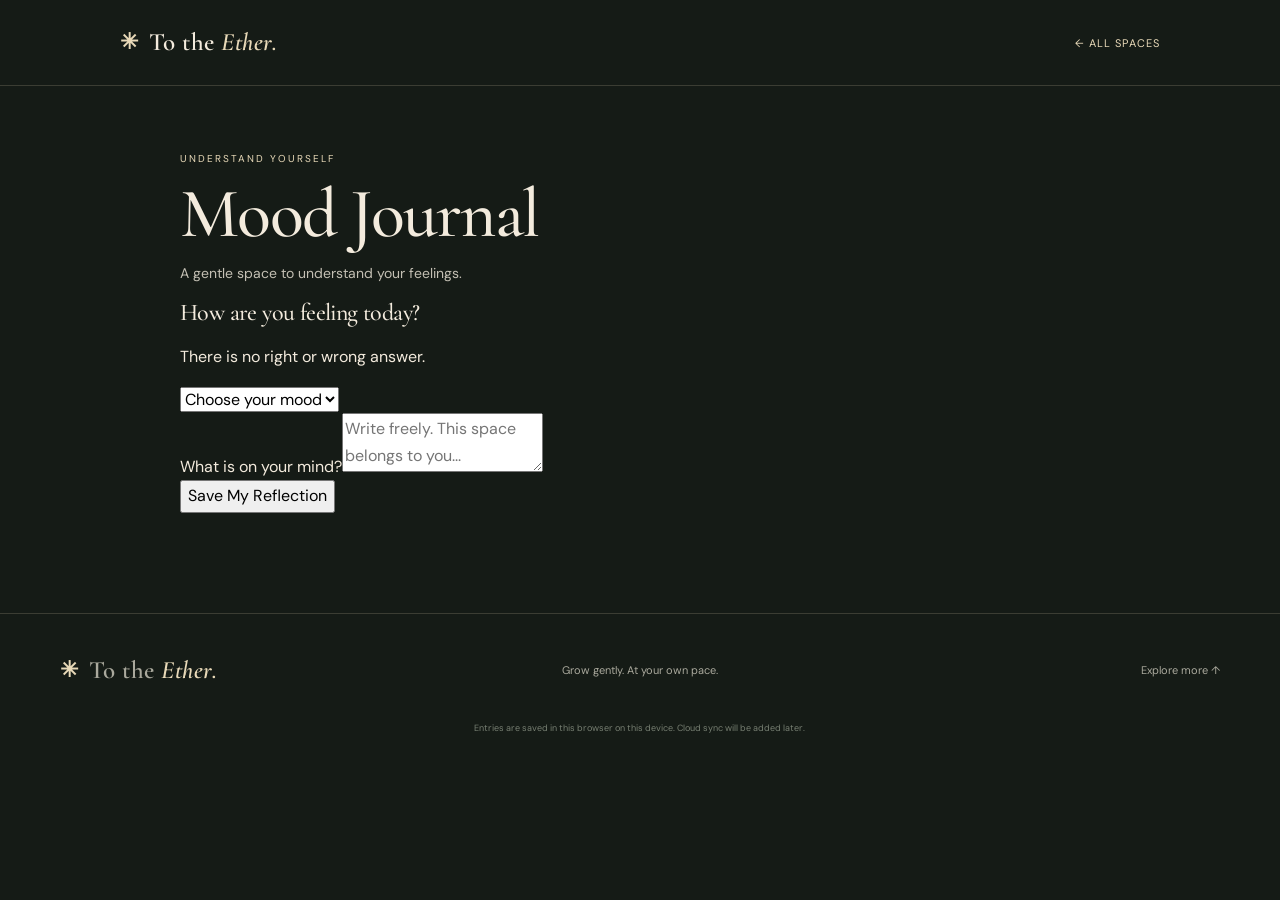
==== feature.html @ 2f765d49 "Refactor feature.html for improved structure Removed unused elements and updated structure for clari" ====
<!DOCTYPE html>
<html lang="en">
<head>
  <meta charset="UTF-8">
  <meta name="viewport" content="width=device-width, initial-scale=1.0">
  <meta name="theme-color" content="#20271d">
  <title>Explore | To the Ether.</title>

  <link rel="preconnect" href="https://fonts.googleapis.com">
  <link rel="preconnect" href="https://fonts.gstatic.com" crossorigin>
  <link href="https://fonts.googleapis.com/css2?family=DM+Sans:wght@400;500;600;700&family=Cormorant+Garamond:wght@400;500;600;700&family=Dancing+Script:wght@500;600&display=swap" rel="stylesheet">

  <link rel="stylesheet" href="style.css">
  <script src="script.js" defer></script>
  <script src="feature.js" defer></script>
</head>

<body class="feature-page">

  <header class="feature-header">
    <a class="brand" href="index.html">
      <span class="brand-mark">✳</span>
      <span>To the <em>Ether.</em></span>
    </a>
    <a class="back-link" href="index.html#explore">← ALL SPACES</a>
  </header>

  <main class="feature-main">
    <p class="feature-kicker" id="featureCategory">YOUR SPACE</p>
    <h1 class="feature-title" id="featureTitle">A space for you.</h1>
    <p class="feature-lead" id="featureDescription">Take a moment. Start wherever you are.</p>
    <div id="featureContent"></div>
  </main>

  <footer class="site-footer">
    <a class="brand" href="index.html">
      <span class="brand-mark">✳</span>
      <span>To the <em>Ether.</em></span>
    </a>
    <p>Grow gently. At your own pace.</p>
    <a href="index.html#explore">Explore more ↑</a>
    <small>Entries are saved in this browser on this device. Cloud sync will be added later.</small>
  </footer>

</body>
</html>
---- style.css ----
/* =========================================================
   TO THE ETHER. — COMPLETE MAIN STYLESHEET
   Deep Olive | Burgundy | Champagne
   Homepage + 20 Feature Pages
   ========================================================= */

:root{
  --olive:#414B2D;--olive-light:#626D45;--olive-soft:#84916A;
  --forest:#20271D;--forest-deep:#151B16;--burgundy:#542D39;
  --burgundy-light:#754653;--champagne:#E8D9B8;--cream:#F3EBDD;
  --muted:#B9B5A6;--glass:rgba(243,235,221,.065);
  --line:rgba(232,217,184,.18);--shadow:0 22px 60px rgba(0,0,0,.24);
}
*{box-sizing:border-box}
html{scroll-behavior:smooth;scroll-padding-top:90px}
body{margin:0;background:var(--forest-deep);color:var(--cream);font-family:"DM Sans",sans-serif;line-height:1.65;overflow-x:hidden}
a{color:inherit;text-decoration:none}
button,input,textarea,select{font:inherit}
button{cursor:pointer}
.ambient{position:fixed;width:380px;height:380px;border-radius:50%;filter:blur(110px);opacity:.14;pointer-events:none;z-index:-1}
.ambient-one{background:var(--burgundy);top:8%;right:-180px}.ambient-two{background:var(--olive);bottom:0;left:-200px}
.section-wrap{width:min(1160px,calc(100% - 48px));margin-inline:auto}
.site-header{height:82px;padding:0 max(24px,calc((100% - 1160px)/2));display:flex;align-items:center;justify-content:space-between;border-bottom:1px solid var(--line);background:rgba(21,27,22,.84);backdrop-filter:blur(18px);position:sticky;top:0;z-index:20}
.brand{display:inline-flex;align-items:center;gap:10px;font-family:"Cormorant Garamond",serif;font-size:25px;letter-spacing:.02em;font-weight:600}.brand em{color:var(--champagne);font-style:italic}.brand-mark{color:var(--champagne);font-size:22px}
.main-nav{display:flex;gap:34px;color:#C8C3B5;font-size:12px;letter-spacing:.1em;text-transform:uppercase}.main-nav a:hover,.text-link:hover{color:var(--champagne)}
.header-cta{border:1px solid rgba(232,217,184,.4);padding:10px 17px;border-radius:3px;font-size:11px;letter-spacing:.12em;text-transform:uppercase}.header-cta span{margin-left:12px;color:var(--champagne)}
.menu-toggle{display:none;background:none;border:0;color:var(--cream);font-size:23px}
.hero{min-height:620px;display:grid;grid-template-columns:1.05fr .95fr;align-items:center;gap:55px;padding-top:65px;padding-bottom:75px}
.eyebrow{font-size:10px;letter-spacing:.23em;text-transform:uppercase;color:var(--champagne);font-weight:600;margin:0 0 20px;display:flex;align-items:center;gap:12px}.eyebrow-line{width:32px;height:1px;background:var(--champagne)}
h1,h2,h3,p{margin-top:0}h1,h2{font-family:"Cormorant Garamond",serif;font-weight:500;line-height:.98;letter-spacing:-.025em}
h1{font-size:clamp(55px,6vw,83px);margin-bottom:25px}h1 i,h2 i{color:var(--champagne);font-weight:400}
.hero-description{max-width:490px;color:#C2C0B5;font-size:15px;line-height:1.9}
.hero-actions{display:flex;align-items:center;gap:28px;margin-top:32px}.button{display:inline-flex;align-items:center;gap:24px;padding:15px 21px;text-transform:uppercase;font-size:10px;letter-spacing:.14em;font-weight:700;border:1px solid transparent;border-radius:2px}.button-primary{background:var(--champagne);color:var(--forest-deep)}.button-primary:hover{background:#F5E9CF;transform:translateY(-2px)}.text-link{font-size:12px;color:#D7D0C0}.text-link span{margin-left:8px;color:var(--champagne)}
.hero-note{display:flex;align-items:center;gap:11px;color:#A8A99B;font-size:11px;letter-spacing:.08em;margin-top:65px}.note-star{color:var(--champagne);font-size:18px}
.hero-art{height:485px;position:relative;overflow:hidden;border:1px solid rgba(232,217,184,.22);background:linear-gradient(135deg,rgba(32,39,29,.18),rgba(84,45,57,.42)),url("images/fern.jpg") center/cover no-repeat;box-shadow:var(--shadow)}
.hero-art:after{content:"";position:absolute;inset:0;background:linear-gradient(0deg,rgba(15,20,16,.82),transparent 62%),linear-gradient(90deg,rgba(21,27,22,.15),transparent)}
.hero-art-shade{position:absolute;inset:0;background:rgba(32,39,29,.13);z-index:1}.hero-quote{position:absolute;z-index:2;left:36px;bottom:58px}.hero-quote>span{font-family:Georgia,serif;font-size:65px;color:var(--champagne);line-height:.6}.hero-quote p{font-family:"Cormorant Garamond",serif;font-size:38px;line-height:1.02;margin:8px 0 16px}.hero-quote small{font-size:9px;letter-spacing:.22em;color:var(--champagne)}.hero-art-caption{position:absolute;z-index:2;right:20px;top:20px;writing-mode:vertical-rl;text-transform:uppercase;letter-spacing:.2em;font-size:9px;color:#F0E7D5}
.welcome-strip{border-block:1px solid var(--line);display:flex;align-items:center;justify-content:center;gap:28px;padding:23px 10px;color:#D0CBBE;text-align:center;font-family:"Cormorant Garamond",serif;font-size:21px}.welcome-strip p{margin:0}.strip-star{color:var(--champagne)}
.section-block{padding-top:115px;padding-bottom:115px}.section-heading{display:flex;justify-content:space-between;align-items:end;gap:40px;margin-bottom:35px}.section-heading h2,.about-copy h2{font-size:clamp(43px,5vw,63px);margin:0}.section-intro{max-width:320px;color:#B9B7AA;font-size:13px;line-height:1.8;margin:0 0 5px}
.filter-row{display:flex;flex-wrap:wrap;gap:9px;margin:0 0 25px}.filter-chip{background:transparent;color:#C5C0B2;border:1px solid var(--line);padding:9px 15px;border-radius:30px;font-size:10px;letter-spacing:.08em}.filter-chip.active,.filter-chip:hover{background:var(--champagne);color:var(--forest-deep);border-color:var(--champagne)}
.feature-grid{display:grid;grid-template-columns:repeat(4,1fr);gap:15px}
.feature-card{min-height:220px;position:relative;overflow:hidden;border:1px solid var(--line);background:linear-gradient(145deg,rgba(98,109,69,.2),rgba(84,45,57,.19)),rgba(255,255,255,.025);padding:23px;display:flex;flex-direction:column;justify-content:space-between;transition:.28s ease;isolation:isolate}
.feature-card:before{content:"";position:absolute;inset:0;background:radial-gradient(circle at 90% 5%,rgba(232,217,184,.13),transparent 42%);z-index:-1}.feature-card:hover{transform:translateY(-5px);border-color:rgba(232,217,184,.5);box-shadow:0 18px 35px rgba(0,0,0,.2)}
.card-top{display:flex;justify-content:space-between;align-items:center}.card-icon{font-size:23px;color:var(--champagne)}.card-number{font-size:10px;color:#999B8D;letter-spacing:.15em}.feature-card h3{font-family:"Cormorant Garamond",serif;font-size:25px;line-height:1.05;font-weight:500;margin:24px 0 8px}.feature-card p{font-size:11px;line-height:1.7;color:#B9B7AA;margin:0;max-width:230px}.card-bottom{display:flex;justify-content:space-between;align-items:center;margin-top:20px}.card-category{font-size:8px;text-transform:uppercase;letter-spacing:.16em;color:var(--champagne)}.card-arrow{width:28px;height:28px;border:1px solid var(--line);border-radius:50%;display:grid;place-items:center;color:var(--champagne)}
.about-section{background:linear-gradient(110deg,rgba(84,45,57,.5),rgba(32,39,29,.9));border-block:1px solid var(--line);padding:100px 0}.about-grid{display:grid;grid-template-columns:.8fr 1.2fr;gap:85px;align-items:center}.about-art{min-height:430px;border:1px solid rgba(232,217,184,.3);padding:16px;background:linear-gradient(140deg,rgba(65,75,45,.8),rgba(84,45,57,.75)),url("images/fern.jpg") center/cover}.about-art-inner{height:100%;min-height:395px;border:1px solid rgba(232,217,184,.35);display:flex;flex-direction:column;justify-content:center;align-items:center;text-align:center;background:rgba(21,27,22,.25)}.about-art-inner span{font-size:36px;color:var(--champagne)}.about-art-inner p{font-family:"Cormorant Garamond",serif;font-size:38px;line-height:1.05;margin:15px 0}.about-art-inner small{letter-spacing:.2em;font-size:9px;color:var(--champagne)}.about-copy p:not(.eyebrow){font-size:13px;line-height:1.95;color:#D0CCBF;margin:22px 0}.signature{font-family:"Cormorant Garamond",serif;font-size:21px;color:var(--champagne);margin-top:25px}.signature span{font-family:"Dancing Script",cursive;font-size:25px;margin-left:8px}
.resource-grid{display:grid;grid-template-columns:repeat(3,1fr);gap:16px;margin-top:35px}.resource-card{padding:28px;border:1px solid var(--line);background:var(--glass)}.resource-icon{font-size:25px;color:var(--champagne)}.resource-card h3{font-family:"Cormorant Garamond",serif;font-size:25px;font-weight:500;margin:18px 0 8px}.resource-card p{font-size:12px;line-height:1.8;color:#BDB9AC;margin:0}.disclaimer{margin:30px 0 0;color:#8F9587;font-size:10px;line-height:1.7}
.site-footer{padding:36px max(24px,calc((100% - 1160px)/2));display:grid;grid-template-columns:1fr 1fr 1fr;align-items:center;gap:15px;border-top:1px solid var(--line);color:#AAA99D}.site-footer p{margin:0;text-align:center;font-size:11px}.site-footer>a:nth-of-type(2){text-align:right;font-size:11px}.site-footer small{grid-column:1/-1;text-align:center;font-size:9px;color:#777F72;margin-top:15px}
.empty-state{grid-column:1/-1;text-align:center;padding:45px;color:#B9B7AA;border:1px dashed var(--line)}
/* Feature detail pages */
.feature-page{min-height:100vh}.feature-header{display:flex;justify-content:space-between;align-items:center;padding:22px max(24px,calc((100% - 1040px)/2));border-bottom:1px solid var(--line)}.back-link{font-size:11px;color:var(--champagne);letter-spacing:.1em}.feature-main{width:min(920px,calc(100% - 40px));margin:65px auto 100px}.feature-kicker{color:var(--champagne);text-transform:uppercase;font-size:10px;letter-spacing:.2em}.feature-title{font-size:clamp(44px,7vw,70px);margin:12px 0}.feature-lead{max-width:680px;color:#C4C0B4;line-height:1.9;font-size:14px}.feature-panel{margin-top:35px;padding:30px;border:1px solid var(--line);background:rgba(255,255,255,.035);backdrop-filter:blur(12px)}.feature-panel h2{font-size:32px;margin-bottom:15px}.feature-panel h3{font-family:"Cormorant Garamond",serif;font-size:24px;font-weight:500;color:var(--champagne);margin:22px 0 8px}.feature-panel p,.feature-panel li{font-size:13px;color:#C6C2B5;line-height:1.8}.feature-panel input,.feature-panel textarea,.feature-panel select{width:100%;padding:12px 14px;margin:7px 0 14px;background:rgba(0,0,0,.2);border:1px solid var(--line);color:var(--cream);border-radius:3px}.feature-panel textarea{min-height:130px;resize:vertical}.feature-panel select option{background:var(--forest-deep)}.action-button{background:var(--champagne);color:var(--forest-deep);border:0;padding:12px 18px;font-size:10px;letter-spacing:.12em;text-transform:uppercase;margin:5px 8px 5px 0}.action-button.secondary{background:transparent;border:1px solid var(--line);color:var(--champagne)}.saved-list{display:grid;gap:10px}.saved-entry{padding:15px;border:1px solid var(--line);background:rgba(255,255,255,.025)}.saved-entry small{color:var(--champagne);font-size:10px}.saved-entry p{margin:7px 0 0;white-space:pre-wrap}.breath-orb{width:150px;height:150px;border-radius:50%;margin:28px auto;background:radial-gradient(circle,var(--champagne),var(--olive-light));box-shadow:0 0 45px rgba(232,217,184,.15);transform:scale(.8);transition:transform 4s ease}.breath-orb.inhale{transform:scale(1.18)}.breath-label{text-align:center;font-family:"Cormorant Garamond",serif;font-size:25px;color:var(--champagne)}.timer-display{font-family:"Cormorant Garamond",serif;font-size:48px;color:var(--champagne);text-align:center}
@media(max-width:900px){.feature-grid{grid-template-columns:repeat(3,1fr)}.hero{gap:30px}.about-grid{gap:40px}}
@media(max-width:680px){.site-header{height:70px}.menu-toggle{display:block;margin-left:auto;margin-right:15px}.main-nav{display:none;position:absolute;top:70px;left:0;right:0;background:#1A211B;padding:22px 25px;flex-direction:column;gap:18px;border-bottom:1px solid var(--line)}.main-nav.open{display:flex}.header-cta{font-size:9px;padding:9px 11px}.brand{font-size:22px}.hero{grid-template-columns:1fr;padding-top:55px;gap:35px}.hero-art{height:370px}.hero-note{margin-top:35px}.section-block{padding-top:75px;padding-bottom:75px}.section-heading{display:block}.section-intro{margin-top:18px}.feature-grid{grid-template-columns:repeat(2,1fr);gap:10px}.feature-card{padding:16px;min-height:205px}.feature-card h3{font-size:22px}.feature-card p{font-size:10px}.about-section{padding:70px 0}.about-grid{grid-template-columns:1fr;gap:35px}.about-art{min-height:300px}.about-art-inner{min-height:265px}.resource-grid{grid-template-columns:1fr}.site-footer{grid-template-columns:1fr;text-align:center}.site-footer p,.site-footer>a:nth-of-type(2){text-align:center}.site-footer small{grid-column:auto}.welcome-strip{font-size:17px;gap:12px}.feature-panel{padding:20px}}
@media(max-width:390px){.feature-grid{grid-template-columns:1fr}.feature-card{min-height:180px}.hero-actions{gap:15px;flex-wrap:wrap}}
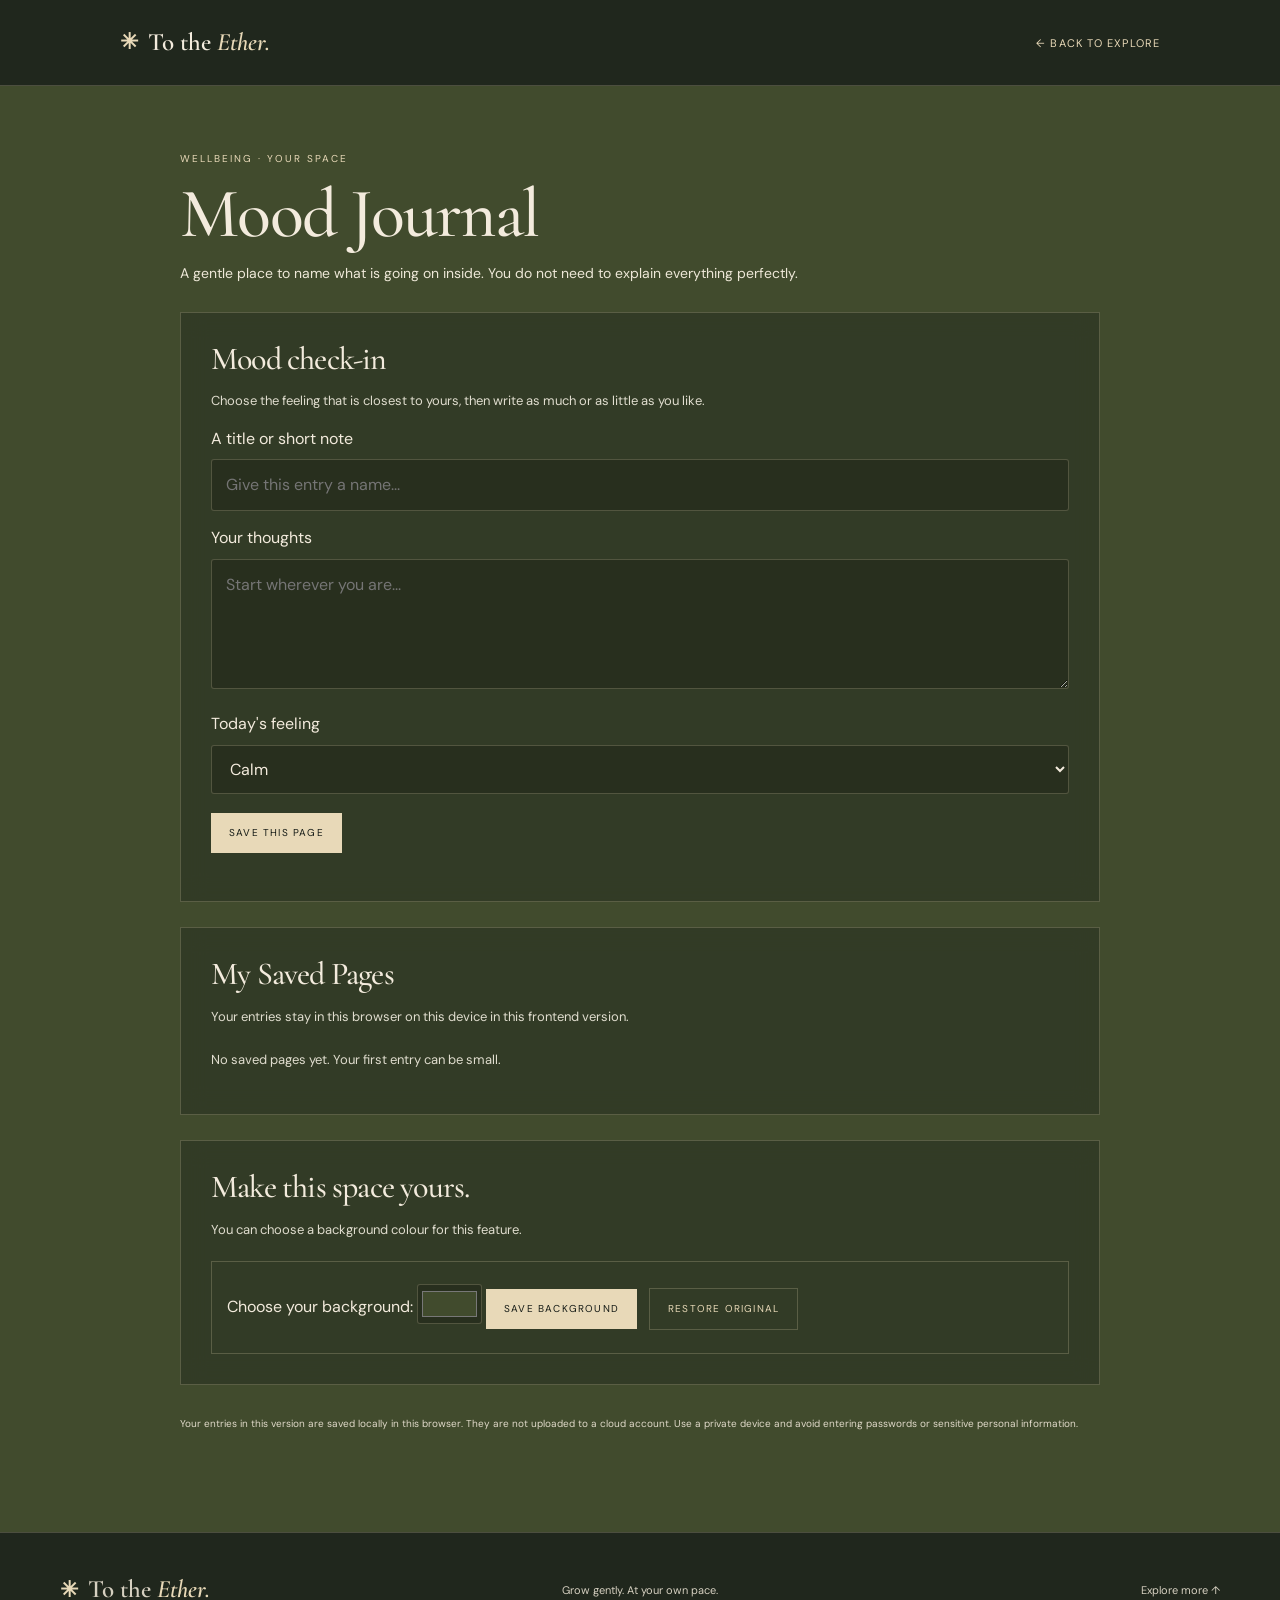
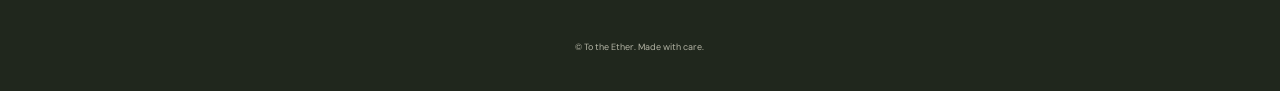
==== commit 1bdbd383: "Revise feature.html for improved layout and styling Updated theme color and modified content structu" ====
--- a/feature.html
+++ b/feature.html
@@ -4,43 +4,79 @@
 <head>
   <meta charset="UTF-8">
   <meta name="viewport" content="width=device-width, initial-scale=1.0">
-  <meta name="theme-color" content="#20271d">
+  <meta name="theme-color" content="#414B2D">
+
   <title>Explore | To the Ether.</title>
 
   <link rel="preconnect" href="https://fonts.googleapis.com">
   <link rel="preconnect" href="https://fonts.gstatic.com" crossorigin>
+
   <link href="https://fonts.googleapis.com/css2?family=DM+Sans:wght@400;500;600;700&family=Cormorant+Garamond:wght@400;500;600;700&family=Dancing+Script:wght@500;600&display=swap" rel="stylesheet">
 
   <link rel="stylesheet" href="style.css">
-  <script src="script.js" defer></script>
   <script src="feature.js" defer></script>
 </head>
 
 <body class="feature-page">
 
   <header class="feature-header">
-    <a class="brand" href="index.html">
+    <a class="brand" href="index.html#home">
       <span class="brand-mark">✳</span>
       <span>To the <em>Ether.</em></span>
     </a>
-    <a class="back-link" href="index.html#explore">← ALL SPACES</a>
+
+    <a class="back-link" href="index.html#explore">← BACK TO EXPLORE</a>
   </header>
 
   <main class="feature-main">
+
     <p class="feature-kicker" id="featureCategory">YOUR SPACE</p>
-    <h1 class="feature-title" id="featureTitle">A space for you.</h1>
-    <p class="feature-lead" id="featureDescription">Take a moment. Start wherever you are.</p>
-    <div id="featureContent"></div>
+
+    <h1 class="feature-title" id="featureTitle">
+      Welcome to your space.
+    </h1>
+
+    <p class="feature-lead" id="featureDescription">
+      A little room to explore, create and grow at your own pace.
+    </p>
+
+    <div id="featureContent">
+      <section class="feature-panel">
+        <p>Loading your space...</p>
+      </section>
+    </div>
+
+    <section class="feature-panel">
+      <h2>Make this space yours.</h2>
+      <p>You can choose a background colour for this feature.</p>
+
+      <div class="custom-background">
+        <label for="backgroundColour">Choose your background:</label>
+        <input type="color" id="backgroundColour" value="#414B2D">
+        <button class="action-button" id="saveBackground">Save background</button>
+        <button class="action-button secondary" id="resetBackground">Restore original</button>
+      </div>
+    </section>
+
+    <p class="disclaimer">
+      Your entries in this version are saved locally in this browser.
+      They are not uploaded to a cloud account. Use a private device
+      and avoid entering passwords or sensitive personal information.
+    </p>
+
   </main>
 
   <footer class="site-footer">
-    <a class="brand" href="index.html">
+    <a class="brand" href="index.html#home">
       <span class="brand-mark">✳</span>
       <span>To the <em>Ether.</em></span>
     </a>
+
     <p>Grow gently. At your own pace.</p>
+
     <a href="index.html#explore">Explore more ↑</a>
-    <small>Entries are saved in this browser on this device. Cloud sync will be added later.</small>
+
+    <small>© <span id="year"></span> To the Ether. Made with care.</small>
   </footer>
 
 </body>
--- a/style.css
+++ b/style.css
@@ -1,54 +1,579 @@
 
-/* =========================================================
-   TO THE ETHER. — COMPLETE MAIN STYLESHEET
-   Deep Olive | Burgundy | Champagne
-   Homepage + 20 Feature Pages
-   ========================================================= */
-
-:root{
-  --olive:#414B2D;--olive-light:#626D45;--olive-soft:#84916A;
-  --forest:#20271D;--forest-deep:#151B16;--burgundy:#542D39;
-  --burgundy-light:#754653;--champagne:#E8D9B8;--cream:#F3EBDD;
-  --muted:#B9B5A6;--glass:rgba(243,235,221,.065);
-  --line:rgba(232,217,184,.18);--shadow:0 22px 60px rgba(0,0,0,.24);
-}
-*{box-sizing:border-box}
-html{scroll-behavior:smooth;scroll-padding-top:90px}
-body{margin:0;background:var(--forest-deep);color:var(--cream);font-family:"DM Sans",sans-serif;line-height:1.65;overflow-x:hidden}
-a{color:inherit;text-decoration:none}
-button,input,textarea,select{font:inherit}
-button{cursor:pointer}
-.ambient{position:fixed;width:380px;height:380px;border-radius:50%;filter:blur(110px);opacity:.14;pointer-events:none;z-index:-1}
-.ambient-one{background:var(--burgundy);top:8%;right:-180px}.ambient-two{background:var(--olive);bottom:0;left:-200px}
-.section-wrap{width:min(1160px,calc(100% - 48px));margin-inline:auto}
-.site-header{height:82px;padding:0 max(24px,calc((100% - 1160px)/2));display:flex;align-items:center;justify-content:space-between;border-bottom:1px solid var(--line);background:rgba(21,27,22,.84);backdrop-filter:blur(18px);position:sticky;top:0;z-index:20}
-.brand{display:inline-flex;align-items:center;gap:10px;font-family:"Cormorant Garamond",serif;font-size:25px;letter-spacing:.02em;font-weight:600}.brand em{color:var(--champagne);font-style:italic}.brand-mark{color:var(--champagne);font-size:22px}
-.main-nav{display:flex;gap:34px;color:#C8C3B5;font-size:12px;letter-spacing:.1em;text-transform:uppercase}.main-nav a:hover,.text-link:hover{color:var(--champagne)}
-.header-cta{border:1px solid rgba(232,217,184,.4);padding:10px 17px;border-radius:3px;font-size:11px;letter-spacing:.12em;text-transform:uppercase}.header-cta span{margin-left:12px;color:var(--champagne)}
-.menu-toggle{display:none;background:none;border:0;color:var(--cream);font-size:23px}
-.hero{min-height:620px;display:grid;grid-template-columns:1.05fr .95fr;align-items:center;gap:55px;padding-top:65px;padding-bottom:75px}
-.eyebrow{font-size:10px;letter-spacing:.23em;text-transform:uppercase;color:var(--champagne);font-weight:600;margin:0 0 20px;display:flex;align-items:center;gap:12px}.eyebrow-line{width:32px;height:1px;background:var(--champagne)}
-h1,h2,h3,p{margin-top:0}h1,h2{font-family:"Cormorant Garamond",serif;font-weight:500;line-height:.98;letter-spacing:-.025em}
-h1{font-size:clamp(55px,6vw,83px);margin-bottom:25px}h1 i,h2 i{color:var(--champagne);font-weight:400}
-.hero-description{max-width:490px;color:#C2C0B5;font-size:15px;line-height:1.9}
-.hero-actions{display:flex;align-items:center;gap:28px;margin-top:32px}.button{display:inline-flex;align-items:center;gap:24px;padding:15px 21px;text-transform:uppercase;font-size:10px;letter-spacing:.14em;font-weight:700;border:1px solid transparent;border-radius:2px}.button-primary{background:var(--champagne);color:var(--forest-deep)}.button-primary:hover{background:#F5E9CF;transform:translateY(-2px)}.text-link{font-size:12px;color:#D7D0C0}.text-link span{margin-left:8px;color:var(--champagne)}
-.hero-note{display:flex;align-items:center;gap:11px;color:#A8A99B;font-size:11px;letter-spacing:.08em;margin-top:65px}.note-star{color:var(--champagne);font-size:18px}
-.hero-art{height:485px;position:relative;overflow:hidden;border:1px solid rgba(232,217,184,.22);background:linear-gradient(135deg,rgba(32,39,29,.18),rgba(84,45,57,.42)),url("images/fern.jpg") center/cover no-repeat;box-shadow:var(--shadow)}
-.hero-art:after{content:"";position:absolute;inset:0;background:linear-gradient(0deg,rgba(15,20,16,.82),transparent 62%),linear-gradient(90deg,rgba(21,27,22,.15),transparent)}
-.hero-art-shade{position:absolute;inset:0;background:rgba(32,39,29,.13);z-index:1}.hero-quote{position:absolute;z-index:2;left:36px;bottom:58px}.hero-quote>span{font-family:Georgia,serif;font-size:65px;color:var(--champagne);line-height:.6}.hero-quote p{font-family:"Cormorant Garamond",serif;font-size:38px;line-height:1.02;margin:8px 0 16px}.hero-quote small{font-size:9px;letter-spacing:.22em;color:var(--champagne)}.hero-art-caption{position:absolute;z-index:2;right:20px;top:20px;writing-mode:vertical-rl;text-transform:uppercase;letter-spacing:.2em;font-size:9px;color:#F0E7D5}
-.welcome-strip{border-block:1px solid var(--line);display:flex;align-items:center;justify-content:center;gap:28px;padding:23px 10px;color:#D0CBBE;text-align:center;font-family:"Cormorant Garamond",serif;font-size:21px}.welcome-strip p{margin:0}.strip-star{color:var(--champagne)}
-.section-block{padding-top:115px;padding-bottom:115px}.section-heading{display:flex;justify-content:space-between;align-items:end;gap:40px;margin-bottom:35px}.section-heading h2,.about-copy h2{font-size:clamp(43px,5vw,63px);margin:0}.section-intro{max-width:320px;color:#B9B7AA;font-size:13px;line-height:1.8;margin:0 0 5px}
-.filter-row{display:flex;flex-wrap:wrap;gap:9px;margin:0 0 25px}.filter-chip{background:transparent;color:#C5C0B2;border:1px solid var(--line);padding:9px 15px;border-radius:30px;font-size:10px;letter-spacing:.08em}.filter-chip.active,.filter-chip:hover{background:var(--champagne);color:var(--forest-deep);border-color:var(--champagne)}
-.feature-grid{display:grid;grid-template-columns:repeat(4,1fr);gap:15px}
-.feature-card{min-height:220px;position:relative;overflow:hidden;border:1px solid var(--line);background:linear-gradient(145deg,rgba(98,109,69,.2),rgba(84,45,57,.19)),rgba(255,255,255,.025);padding:23px;display:flex;flex-direction:column;justify-content:space-between;transition:.28s ease;isolation:isolate}
-.feature-card:before{content:"";position:absolute;inset:0;background:radial-gradient(circle at 90% 5%,rgba(232,217,184,.13),transparent 42%);z-index:-1}.feature-card:hover{transform:translateY(-5px);border-color:rgba(232,217,184,.5);box-shadow:0 18px 35px rgba(0,0,0,.2)}
-.card-top{display:flex;justify-content:space-between;align-items:center}.card-icon{font-size:23px;color:var(--champagne)}.card-number{font-size:10px;color:#999B8D;letter-spacing:.15em}.feature-card h3{font-family:"Cormorant Garamond",serif;font-size:25px;line-height:1.05;font-weight:500;margin:24px 0 8px}.feature-card p{font-size:11px;line-height:1.7;color:#B9B7AA;margin:0;max-width:230px}.card-bottom{display:flex;justify-content:space-between;align-items:center;margin-top:20px}.card-category{font-size:8px;text-transform:uppercase;letter-spacing:.16em;color:var(--champagne)}.card-arrow{width:28px;height:28px;border:1px solid var(--line);border-radius:50%;display:grid;place-items:center;color:var(--champagne)}
-.about-section{background:linear-gradient(110deg,rgba(84,45,57,.5),rgba(32,39,29,.9));border-block:1px solid var(--line);padding:100px 0}.about-grid{display:grid;grid-template-columns:.8fr 1.2fr;gap:85px;align-items:center}.about-art{min-height:430px;border:1px solid rgba(232,217,184,.3);padding:16px;background:linear-gradient(140deg,rgba(65,75,45,.8),rgba(84,45,57,.75)),url("images/fern.jpg") center/cover}.about-art-inner{height:100%;min-height:395px;border:1px solid rgba(232,217,184,.35);display:flex;flex-direction:column;justify-content:center;align-items:center;text-align:center;background:rgba(21,27,22,.25)}.about-art-inner span{font-size:36px;color:var(--champagne)}.about-art-inner p{font-family:"Cormorant Garamond",serif;font-size:38px;line-height:1.05;margin:15px 0}.about-art-inner small{letter-spacing:.2em;font-size:9px;color:var(--champagne)}.about-copy p:not(.eyebrow){font-size:13px;line-height:1.95;color:#D0CCBF;margin:22px 0}.signature{font-family:"Cormorant Garamond",serif;font-size:21px;color:var(--champagne);margin-top:25px}.signature span{font-family:"Dancing Script",cursive;font-size:25px;margin-left:8px}
-.resource-grid{display:grid;grid-template-columns:repeat(3,1fr);gap:16px;margin-top:35px}.resource-card{padding:28px;border:1px solid var(--line);background:var(--glass)}.resource-icon{font-size:25px;color:var(--champagne)}.resource-card h3{font-family:"Cormorant Garamond",serif;font-size:25px;font-weight:500;margin:18px 0 8px}.resource-card p{font-size:12px;line-height:1.8;color:#BDB9AC;margin:0}.disclaimer{margin:30px 0 0;color:#8F9587;font-size:10px;line-height:1.7}
-.site-footer{padding:36px max(24px,calc((100% - 1160px)/2));display:grid;grid-template-columns:1fr 1fr 1fr;align-items:center;gap:15px;border-top:1px solid var(--line);color:#AAA99D}.site-footer p{margin:0;text-align:center;font-size:11px}.site-footer>a:nth-of-type(2){text-align:right;font-size:11px}.site-footer small{grid-column:1/-1;text-align:center;font-size:9px;color:#777F72;margin-top:15px}
-.empty-state{grid-column:1/-1;text-align:center;padding:45px;color:#B9B7AA;border:1px dashed var(--line)}
-/* Feature detail pages */
-.feature-page{min-height:100vh}.feature-header{display:flex;justify-content:space-between;align-items:center;padding:22px max(24px,calc((100% - 1040px)/2));border-bottom:1px solid var(--line)}.back-link{font-size:11px;color:var(--champagne);letter-spacing:.1em}.feature-main{width:min(920px,calc(100% - 40px));margin:65px auto 100px}.feature-kicker{color:var(--champagne);text-transform:uppercase;font-size:10px;letter-spacing:.2em}.feature-title{font-size:clamp(44px,7vw,70px);margin:12px 0}.feature-lead{max-width:680px;color:#C4C0B4;line-height:1.9;font-size:14px}.feature-panel{margin-top:35px;padding:30px;border:1px solid var(--line);background:rgba(255,255,255,.035);backdrop-filter:blur(12px)}.feature-panel h2{font-size:32px;margin-bottom:15px}.feature-panel h3{font-family:"Cormorant Garamond",serif;font-size:24px;font-weight:500;color:var(--champagne);margin:22px 0 8px}.feature-panel p,.feature-panel li{font-size:13px;color:#C6C2B5;line-height:1.8}.feature-panel input,.feature-panel textarea,.feature-panel select{width:100%;padding:12px 14px;margin:7px 0 14px;background:rgba(0,0,0,.2);border:1px solid var(--line);color:var(--cream);border-radius:3px}.feature-panel textarea{min-height:130px;resize:vertical}.feature-panel select option{background:var(--forest-deep)}.action-button{background:var(--champagne);color:var(--forest-deep);border:0;padding:12px 18px;font-size:10px;letter-spacing:.12em;text-transform:uppercase;margin:5px 8px 5px 0}.action-button.secondary{background:transparent;border:1px solid var(--line);color:var(--champagne)}.saved-list{display:grid;gap:10px}.saved-entry{padding:15px;border:1px solid var(--line);background:rgba(255,255,255,.025)}.saved-entry small{color:var(--champagne);font-size:10px}.saved-entry p{margin:7px 0 0;white-space:pre-wrap}.breath-orb{width:150px;height:150px;border-radius:50%;margin:28px auto;background:radial-gradient(circle,var(--champagne),var(--olive-light));box-shadow:0 0 45px rgba(232,217,184,.15);transform:scale(.8);transition:transform 4s ease}.breath-orb.inhale{transform:scale(1.18)}.breath-label{text-align:center;font-family:"Cormorant Garamond",serif;font-size:25px;color:var(--champagne)}.timer-display{font-family:"Cormorant Garamond",serif;font-size:48px;color:var(--champagne);text-align:center}
-@media(max-width:900px){.feature-grid{grid-template-columns:repeat(3,1fr)}.hero{gap:30px}.about-grid{gap:40px}}
-@media(max-width:680px){.site-header{height:70px}.menu-toggle{display:block;margin-left:auto;margin-right:15px}.main-nav{display:none;position:absolute;top:70px;left:0;right:0;background:#1A211B;padding:22px 25px;flex-direction:column;gap:18px;border-bottom:1px solid var(--line)}.main-nav.open{display:flex}.header-cta{font-size:9px;padding:9px 11px}.brand{font-size:22px}.hero{grid-template-columns:1fr;padding-top:55px;gap:35px}.hero-art{height:370px}.hero-note{margin-top:35px}.section-block{padding-top:75px;padding-bottom:75px}.section-heading{display:block}.section-intro{margin-top:18px}.feature-grid{grid-template-columns:repeat(2,1fr);gap:10px}.feature-card{padding:16px;min-height:205px}.feature-card h3{font-size:22px}.feature-card p{font-size:10px}.about-section{padding:70px 0}.about-grid{grid-template-columns:1fr;gap:35px}.about-art{min-height:300px}.about-art-inner{min-height:265px}.resource-grid{grid-template-columns:1fr}.site-footer{grid-template-columns:1fr;text-align:center}.site-footer p,.site-footer>a:nth-of-type(2){text-align:center}.site-footer small{grid-column:auto}.welcome-strip{font-size:17px;gap:12px}.feature-panel{padding:20px}}
-@media(max-width:390px){.feature-grid{grid-template-columns:1fr}.feature-card{min-height:180px}.hero-actions{gap:15px;flex-wrap:wrap}}
+/* =====================================================
+   TO THE ETHER. — COMPLETE STYLESHEET
+   Olive Green | Burgundy | Champagne
+   Homepage + Feature Pages
+   ===================================================== */
+
+:root {
+  --olive: #414B2D;
+  --olive-light: #626D45;
+  --olive-soft: #84916A;
+  --forest: #20271D;
+  --forest-deep: #151B16;
+  --burgundy: #542D39;
+  --burgundy-light: #754653;
+  --champagne: #E8D9B8;
+  --cream: #F3EBDD;
+  --muted: #B9B5A6;
+  --glass: rgba(243,235,221,.08);
+  --line: rgba(232,217,184,.22);
+  --shadow: 0 22px 60px rgba(0,0,0,.24);
+}
+
+* { box-sizing: border-box; }
+
+html {
+  scroll-behavior: smooth;
+  scroll-padding-top: 90px;
+}
+
+body {
+  margin: 0;
+  background: var(--olive);
+  color: var(--cream);
+  font-family: "DM Sans", sans-serif;
+  line-height: 1.65;
+  overflow-x: hidden;
+}
+
+a { color: inherit; text-decoration: none; }
+
+button, input, textarea, select { font: inherit; }
+button { cursor: pointer; }
+
+.ambient {
+  position: fixed;
+  width: 380px;
+  height: 380px;
+  border-radius: 50%;
+  filter: blur(110px);
+  opacity: .18;
+  pointer-events: none;
+  z-index: -1;
+}
+
+.ambient-one { background: var(--burgundy); top: 8%; right: -180px; }
+.ambient-two { background: var(--champagne); bottom: 0; left: -200px; opacity: .07; }
+
+.section-wrap {
+  width: min(1160px, calc(100% - 48px));
+  margin-inline: auto;
+}
+
+.site-header {
+  min-height: 82px;
+  padding: 0 max(24px, calc((100% - 1160px)/2));
+  display: flex;
+  align-items: center;
+  justify-content: space-between;
+  border-bottom: 1px solid var(--line);
+  background: rgba(32,39,29,.91);
+  backdrop-filter: blur(18px);
+  position: sticky;
+  top: 0;
+  z-index: 20;
+}
+
+.brand {
+  display: inline-flex;
+  align-items: center;
+  gap: 10px;
+  font-family: "Cormorant Garamond", serif;
+  font-size: 25px;
+  font-weight: 600;
+}
+
+.brand em {
+  color: var(--champagne);
+  font-style: italic;
+}
+
+.brand-mark { color: var(--champagne); font-size: 22px; }
+
+.main-nav {
+  display: flex;
+  gap: 34px;
+  color: #D4D0C3;
+  font-size: 11px;
+  letter-spacing: .1em;
+  text-transform: uppercase;
+}
+
+.main-nav a:hover, .text-link:hover { color: var(--champagne); }
+
+.header-cta {
+  border: 1px solid rgba(232,217,184,.5);
+  padding: 10px 17px;
+  border-radius: 3px;
+  font-size: 11px;
+  letter-spacing: .12em;
+  text-transform: uppercase;
+}
+
+.header-cta span { color: var(--champagne); }
+
+.menu-toggle {
+  display: none;
+  background: none;
+  border: 0;
+  color: var(--cream);
+  font-size: 23px;
+}
+
+.hero {
+  min-height: 620px;
+  display: grid;
+  grid-template-columns: 1.05fr .95fr;
+  align-items: center;
+  gap: 55px;
+  padding-top: 65px;
+  padding-bottom: 75px;
+}
+
+.eyebrow {
+  font-size: 10px;
+  letter-spacing: .23em;
+  text-transform: uppercase;
+  color: var(--champagne);
+  font-weight: 600;
+  margin: 0 0 20px;
+  display: flex;
+  align-items: center;
+  gap: 12px;
+}
+
+.eyebrow-line { width: 32px; height: 1px; background: var(--champagne); }
+
+h1, h2, h3, p { margin-top: 0; }
+
+h1, h2 {
+  font-family: "Cormorant Garamond", serif;
+  font-weight: 500;
+  line-height: .98;
+  letter-spacing: -.025em;
+}
+
+h1 { font-size: clamp(55px,6vw,83px); margin-bottom: 25px; }
+h1 i, h2 i { color: var(--champagne); font-weight: 400; }
+
+.hero-description {
+  max-width: 490px;
+  color: #E0DDCF;
+  font-size: 15px;
+  line-height: 1.9;
+}
+
+.hero-actions { display: flex; align-items: center; gap: 28px; margin-top: 32px; }
+
+.button {
+  display: inline-flex;
+  align-items: center;
+  gap: 18px;
+  padding: 15px 21px;
+  text-transform: uppercase;
+  font-size: 10px;
+  letter-spacing: .14em;
+  font-weight: 700;
+  border: 1px solid transparent;
+  border-radius: 2px;
+}
+
+.button-primary {
+  background: var(--champagne);
+  color: var(--forest-deep);
+}
+
+.button-primary:hover { background: #F5E9CF; transform: translateY(-2px); }
+
+.text-link { font-size: 12px; color: #E1DACA; }
+
+.hero-note {
+  display: flex;
+  align-items: center;
+  gap: 11px;
+  color: #E0DDCF;
+  font-size: 11px;
+  letter-spacing: .08em;
+  margin-top: 65px;
+}
+
+.note-star { color: var(--champagne); font-size: 18px; }
+
+.hero-art {
+  height: 485px;
+  position: relative;
+  overflow: hidden;
+  border: 1px solid rgba(232,217,184,.3);
+  background:
+    linear-gradient(135deg,rgba(32,39,29,.18),rgba(84,45,57,.42)),
+    url("images/fern.jpg") center/cover no-repeat;
+  box-shadow: var(--shadow);
+}
+
+.hero-art:after {
+  content: "";
+  position: absolute;
+  inset: 0;
+  background: linear-gradient(0deg,rgba(15,20,16,.82),transparent 62%);
+}
+
+.hero-art-shade { position: absolute; inset: 0; z-index: 1; }
+
+.hero-quote { position: absolute; z-index: 2; left: 36px; bottom: 58px; }
+.hero-quote>span { font-family: Georgia,serif; font-size: 65px; color: var(--champagne); line-height: .6; }
+.hero-quote p { font-family: "Cormorant Garamond",serif; font-size: 38px; line-height: 1.02; margin: 8px 0 16px; }
+.hero-quote small { font-size: 9px; letter-spacing: .22em; color: var(--champagne); }
+
+.hero-art-caption {
+  position: absolute;
+  z-index: 2;
+  right: 20px;
+  top: 20px;
+  writing-mode: vertical-rl;
+  text-transform: uppercase;
+  letter-spacing: .2em;
+  font-size: 9px;
+  color: #F0E7D5;
+}
+
+.welcome-strip {
+  border-block: 1px solid var(--line);
+  display: flex;
+  align-items: center;
+  justify-content: center;
+  gap: 28px;
+  padding: 23px 10px;
+  color: #E5DFCF;
+  text-align: center;
+  font-family: "Cormorant Garamond",serif;
+  font-size: 21px;
+}
+
+.welcome-strip p { margin: 0; }
+.strip-star { color: var(--champagne); }
+
+.section-block { padding-top: 115px; padding-bottom: 115px; }
+
+.section-heading {
+  display: flex;
+  justify-content: space-between;
+  align-items: end;
+  gap: 40px;
+  margin-bottom: 35px;
+}
+
+.section-heading h2, .about-copy h2 { font-size: clamp(43px,5vw,63px); margin: 0; }
+
+.section-intro {
+  max-width: 320px;
+  color: #E0DDCF;
+  font-size: 13px;
+  line-height: 1.8;
+  margin: 0 0 5px;
+}
+
+.filter-row { display: flex; flex-wrap: wrap; gap: 9px; margin: 0 0 25px; }
+
+.filter-chip {
+  background: rgba(32,39,29,.22);
+  color: #F0E9D9;
+  border: 1px solid var(--line);
+  padding: 9px 15px;
+  border-radius: 30px;
+  font-size: 10px;
+  letter-spacing: .08em;
+}
+
+.filter-chip.active, .filter-chip:hover {
+  background: var(--champagne);
+  color: var(--forest-deep);
+  border-color: var(--champagne);
+}
+
+.feature-grid {
+  display: grid;
+  grid-template-columns: repeat(4,1fr);
+  gap: 15px;
+}
+
+.feature-card {
+  min-height: 230px;
+  position: relative;
+  overflow: hidden;
+  border: 1px solid var(--line);
+  background:
+    linear-gradient(145deg,rgba(98,109,69,.55),rgba(84,45,57,.38)),
+    rgba(32,39,29,.35);
+  padding: 23px;
+  display: flex;
+  flex-direction: column;
+  justify-content: space-between;
+  transition: .28s ease;
+  isolation: isolate;
+}
+
+.feature-card:before {
+  content: "";
+  position: absolute;
+  inset: 0;
+  background: radial-gradient(circle at 90% 5%,rgba(232,217,184,.17),transparent 42%);
+  z-index: -1;
+}
+
+.feature-card:hover {
+  transform: translateY(-5px);
+  border-color: var(--champagne);
+  box-shadow: 0 18px 35px rgba(0,0,0,.2);
+}
+
+.card-top { display: flex; justify-content: space-between; align-items: center; }
+.card-icon { font-size: 25px; color: var(--champagne); }
+.card-number { font-size: 10px; color: #E0D7C4; letter-spacing: .15em; }
+
+.feature-card h3 {
+  font-family: "Cormorant Garamond",serif;
+  font-size: 26px;
+  line-height: 1.05;
+  font-weight: 500;
+  margin: 24px 0 8px;
+}
+
+.feature-card p { font-size: 11px; line-height: 1.7; color: #E1DDCF; margin: 0; max-width: 230px; }
+
+.card-bottom { display: flex; justify-content: space-between; align-items: center; margin-top: 20px; }
+
+.card-category { font-size: 8px; text-transform: uppercase; letter-spacing: .16em; color: var(--champagne); }
+
+.card-arrow {
+  width: 28px;
+  height: 28px;
+  border: 1px solid var(--line);
+  border-radius: 50%;
+  display: grid;
+  place-items: center;
+  color: var(--champagne);
+}
+
+.about-section {
+  background: linear-gradient(110deg,rgba(84,45,57,.58),rgba(32,39,29,.86));
+  border-block: 1px solid var(--line);
+  padding: 100px 0;
+}
+
+.about-grid { display: grid; grid-template-columns: .8fr 1.2fr; gap: 85px; align-items: center; }
+
+.about-art {
+  min-height: 430px;
+  border: 1px solid rgba(232,217,184,.3);
+  padding: 16px;
+  background:
+    linear-gradient(140deg,rgba(65,75,45,.65),rgba(84,45,57,.55)),
+    url("images/fern.jpg") center/cover;
+}
+
+.about-art-inner {
+  height: 100%;
+  min-height: 395px;
+  border: 1px solid rgba(232,217,184,.35);
+  display: flex;
+  flex-direction: column;
+  justify-content: center;
+  align-items: center;
+  text-align: center;
+  background: rgba(21,27,22,.35);
+}
+
+.about-art-inner span { font-size: 36px; color: var(--champagne); }
+.about-art-inner p { font-family: "Cormorant Garamond",serif; font-size: 38px; line-height: 1.05; margin: 15px 0; }
+.about-art-inner small { letter-spacing: .2em; font-size: 9px; color: var(--champagne); }
+
+.about-copy p:not(.eyebrow) { font-size: 13px; line-height: 1.95; color: #E0DDCF; margin: 22px 0; }
+
+.signature { font-family: "Cormorant Garamond",serif; font-size: 21px; color: var(--champagne); margin-top: 25px; }
+.signature span { font-family: "Dancing Script",cursive; font-size: 25px; margin-left: 8px; }
+
+.resource-grid { display: grid; grid-template-columns: repeat(3,1fr); gap: 16px; margin-top: 35px; }
+
+.resource-card {
+  padding: 28px;
+  border: 1px solid var(--line);
+  background: rgba(32,39,29,.35);
+  transition: .25s;
+}
+
+.resource-card:hover { transform: translateY(-4px); border-color: var(--champagne); }
+
+.resource-icon { font-size: 25px; color: var(--champagne); }
+.resource-card h3 { font-family: "Cormorant Garamond",serif; font-size: 25px; font-weight: 500; margin: 18px 0 8px; }
+.resource-card p { font-size: 12px; line-height: 1.8; color: #E0DDCF; margin: 0; }
+
+.disclaimer { margin: 30px 0 0; color: #E0D9C9; font-size: 10px; line-height: 1.7; }
+
+.site-footer {
+  padding: 36px max(24px,calc((100% - 1160px)/2));
+  display: grid;
+  grid-template-columns: 1fr 1fr 1fr;
+  align-items: center;
+  gap: 15px;
+  border-top: 1px solid var(--line);
+  background: var(--forest);
+  color: #D6D0C1;
+}
+
+.site-footer p { margin: 0; text-align: center; font-size: 11px; }
+.site-footer>a:nth-of-type(2) { text-align: right; font-size: 11px; }
+.site-footer small { grid-column: 1/-1; text-align: center; font-size: 9px; color: #B3B4A5; margin-top: 15px; }
+
+.empty-state { grid-column: 1/-1; text-align: center; padding: 45px; color: var(--cream); border: 1px dashed var(--line); }
+
+/* FEATURE PAGES */
+
+.feature-page { min-height: 100vh; background: var(--olive); }
+
+.feature-header {
+  display: flex;
+  justify-content: space-between;
+  align-items: center;
+  padding: 22px max(24px,calc((100% - 1040px)/2));
+  border-bottom: 1px solid var(--line);
+  background: var(--forest);
+}
+
+.back-link { font-size: 11px; color: var(--champagne); letter-spacing: .1em; }
+
+.feature-main { width: min(920px,calc(100% - 40px)); margin: 65px auto 100px; }
+
+.feature-kicker { color: var(--champagne); text-transform: uppercase; font-size: 10px; letter-spacing: .2em; }
+
+.feature-title { font-size: clamp(44px,7vw,70px); margin: 12px 0; }
+
+.feature-lead { max-width: 680px; color: #EEE8D8; line-height: 1.9; font-size: 14px; }
+
+.feature-panel {
+  margin-top: 25px;
+  padding: 30px;
+  border: 1px solid var(--line);
+  background: rgba(32,39,29,.42);
+  backdrop-filter: blur(12px);
+}
+
+.feature-panel h2 { font-size: 32px; margin-bottom: 15px; }
+.feature-panel h3 { font-family: "Cormorant Garamond",serif; font-size: 24px; font-weight: 500; color: var(--champagne); margin: 22px 0 8px; }
+.feature-panel p, .feature-panel li { font-size: 13px; color: #E0DDCF; line-height: 1.8; }
+
+.feature-panel input,
+.feature-panel textarea,
+.feature-panel select {
+  width: 100%;
+  padding: 12px 14px;
+  margin: 7px 0 14px;
+  background: rgba(0,0,0,.2);
+  border: 1px solid var(--line);
+  color: var(--cream);
+  border-radius: 3px;
+}
+
+.feature-panel textarea { min-height: 130px; resize: vertical; }
+.feature-panel select option { background: var(--forest-deep); }
+
+.action-button {
+  background: var(--champagne);
+  color: var(--forest-deep);
+  border: 0;
+  padding: 12px 18px;
+  font-size: 10px;
+  letter-spacing: .12em;
+  text-transform: uppercase;
+  margin: 5px 8px 5px 0;
+}
+
+.action-button.secondary { background: transparent; border: 1px solid var(--line); color: var(--champagne); }
+
+.saved-list { display: grid; gap: 10px; margin-top: 20px; }
+
+.saved-entry { padding: 15px; border: 1px solid var(--line); background: rgba(255,255,255,.045); }
+.saved-entry small { color: var(--champagne); font-size: 10px; }
+.saved-entry p { margin: 7px 0 0; white-space: pre-wrap; }
+
+.breath-orb {
+  width: 150px;
+  height: 150px;
+  border-radius: 50%;
+  margin: 28px auto;
+  background: radial-gradient(circle,var(--champagne),var(--olive-light));
+  box-shadow: 0 0 45px rgba(232,217,184,.15);
+  transform: scale(.8);
+  transition: transform 4s ease;
+}
+
+.breath-orb.inhale { transform: scale(1.18); }
+.breath-label { text-align: center; font-family: "Cormorant Garamond",serif; font-size: 25px; color: var(--champagne); }
+.timer-display { font-family: "Cormorant Garamond",serif; font-size: 48px; color: var(--champagne); text-align: center; }
+
+.feature-tools { display: flex; flex-wrap: wrap; gap: 10px; margin-top: 20px; }
+.feature-tools a { border: 1px solid var(--line); padding: 10px 14px; font-size: 11px; color: var(--champagne); }
+.feature-tools a:hover { background: var(--burgundy); }
+
+.custom-background {
+  margin-top: 20px;
+  padding: 15px;
+  border: 1px solid var(--line);
+}
+
+.custom-background input[type="color"] { width: 65px; height: 40px; padding: 2px; vertical-align: middle; }
+
+.photo-preview { display: flex; flex-wrap: wrap; gap: 12px; margin-top: 15px; }
+.photo-preview img { width: 110px; height: 110px; object-fit: cover; border: 1px solid var(--line); }
+
+@media(max-width:900px) {
+  .feature-grid { grid-template-columns: repeat(3,1fr); }
+  .hero { gap: 30px; }
+  .about-grid { gap: 40px; }
+}
+
+@media(max-width:680px) {
+  .site-header { min-height: 70px; }
+  .menu-toggle { display: block; margin-left: auto; margin-right: 15px; }
+  .main-nav {
+    display: none;
+    position: absolute;
+    top: 70px;
+    left: 0;
+    right: 0;
+    background: var(--forest);
+    padding: 22px 25px;
+    flex-direction: column;
+    gap: 18px;
+    border-bottom: 1px solid var(--line);
+  }
+  .main-nav.open { display: flex; }
+  .header-cta { font-size: 9px; padding: 9px 11px; }
+  .brand { font-size: 22px; }
+  .hero { grid-template-columns: 1fr; padding-top: 55px; gap: 35px; }
+  .hero-art { height: 370px; }
+  .hero-note { margin-top: 35px; }
+  .section-block { padding-top: 75px; padding-bottom: 75px; }
+  .section-heading { display: block; }
+  .section-intro { margin-top: 18px; }
+  .feature-grid { grid-template-columns: repeat(2,1fr); gap: 10px; }
+  .feature-card { padding: 16px; min-height: 205px; }
+  .feature-card h3 { font-size: 22px; }
+  .feature-card p { font-size: 10px; }
+  .about-section { padding: 70px 0; }
+  .about-grid { grid-template-columns: 1fr; gap: 35px; }
+  .about-art { min-height: 300px; }
+  .about-art-inner { min-height: 265px; }
+  .resource-grid { grid-template-columns: 1fr; }
+  .site-footer { grid-template-columns: 1fr; text-align: center; }
+  .site-footer p, .site-footer>a:nth-of-type(2) { text-align: center; }
+  .site-footer small { grid-column: auto; }
+  .welcome-strip { font-size: 17px; gap: 12px; }
+  .feature-panel { padding: 20px; }
+}
+
+@media(max-width:390px) {
+  .feature-grid { grid-template-columns: 1fr; }
+  .feature-card { min-height: 180px; }
+  .hero-actions { gap: 15px; flex-wrap: wrap; }
+}
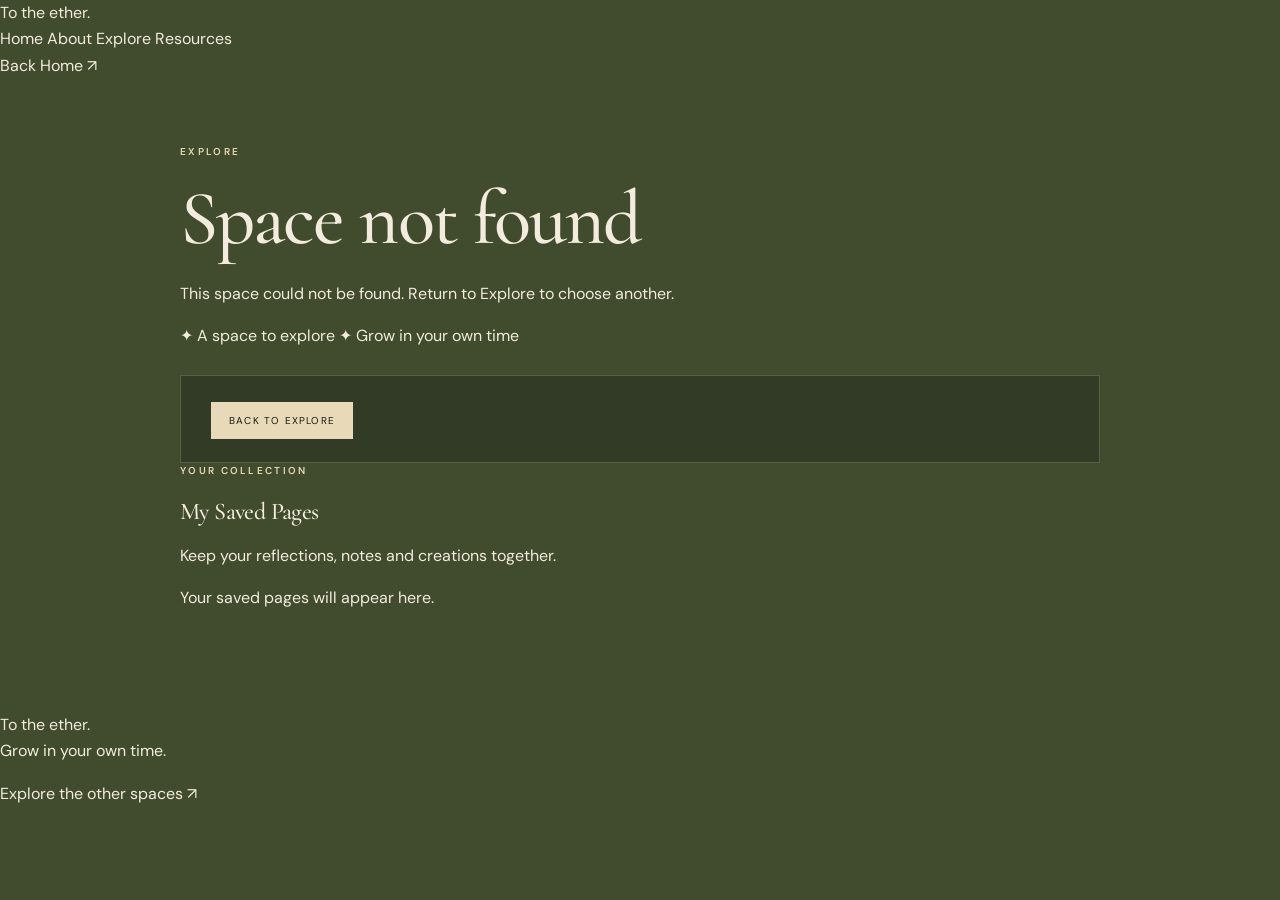
==== commit 76b6f2e9: "Update feature.html for improved layout and content" ====
--- a/feature.html
+++ b/feature.html
@@ -1,83 +1,76 @@
-
 <!DOCTYPE html>
 <html lang="en">
 <head>
   <meta charset="UTF-8">
   <meta name="viewport" content="width=device-width, initial-scale=1.0">
-  <meta name="theme-color" content="#414B2D">
-
-  <title>Explore | To the Ether.</title>
+  <meta name="theme-color" content="#20271D">
+  <meta name="description" content="Your own space to learn, reflect, create and grow.">
+  <title>Your Space | To the Ether.</title>
 
   <link rel="preconnect" href="https://fonts.googleapis.com">
   <link rel="preconnect" href="https://fonts.gstatic.com" crossorigin>
-
-  <link href="https://fonts.googleapis.com/css2?family=DM+Sans:wght@400;500;600;700&family=Cormorant+Garamond:wght@400;500;600;700&family=Dancing+Script:wght@500;600&display=swap" rel="stylesheet">
+  <link href="https://fonts.googleapis.com/css2?family=Cormorant+Garamond:wght@400;500;600;700&family=DM+Sans:wght@400;500;600;700&family=Dancing+Script:wght@500;600&display=swap" rel="stylesheet">
 
   <link rel="stylesheet" href="style.css">
-  <script src="feature.js" defer></script>
 </head>
 
 <body class="feature-page">
 
-  <header class="feature-header">
-    <a class="brand" href="index.html#home">
-      <span class="brand-mark">✳</span>
-      <span>To the <em>Ether.</em></span>
-    </a>
+  <header class="header">
+    <a href="index.html" class="logo">To the ether<span>.</span></a>
 
-    <a class="back-link" href="index.html#explore">← BACK TO EXPLORE</a>
+    <nav>
+      <a href="index.html">Home</a>
+      <a href="index.html#about">About</a>
+      <a href="index.html#explore">Explore</a>
+      <a href="index.html#resources">Resources</a>
+    </nav>
+
+    <a href="index.html" class="account-btn">Back Home ↗</a>
   </header>
 
   <main class="feature-main">
 
-    <p class="feature-kicker" id="featureCategory">YOUR SPACE</p>
-
-    <h1 class="feature-title" id="featureTitle">
-      Welcome to your space.
-    </h1>
-
-    <p class="feature-lead" id="featureDescription">
-      A little room to explore, create and grow at your own pace.
-    </p>
-
-    <div id="featureContent">
-      <section class="feature-panel">
-        <p>Loading your space...</p>
-      </section>
-    </div>
-
-    <section class="feature-panel">
-      <h2>Make this space yours.</h2>
-      <p>You can choose a background colour for this feature.</p>
-
-      <div class="custom-background">
-        <label for="backgroundColour">Choose your background:</label>
-        <input type="color" id="backgroundColour" value="#414B2D">
-        <button class="action-button" id="saveBackground">Save background</button>
-        <button class="action-button secondary" id="resetBackground">Restore original</button>
+    <section class="feature-hero">
+      <p class="eyebrow" id="featureCategory">YOUR PERSONAL SPACE</p>
+      <h1 id="featureTitle">Welcome to your space.</h1>
+      <p id="featureDescription">
+        Take your time. Explore at your own pace.
+      </p>
+      <div class="feature-hero-meta">
+        <span>✦ A space to explore</span>
+        <span>✦ Grow in your own time</span>
       </div>
     </section>
 
-    <p class="disclaimer">
-      Your entries in this version are saved locally in this browser.
-      They are not uploaded to a cloud account. Use a private device
-      and avoid entering passwords or sensitive personal information.
-    </p>
+    <section class="feature-workspace">
+
+      <div class="feature-content" id="featureContent">
+        <p>Loading your space...</p>
+      </div>
+
+      <aside class="saved-sidebar">
+        <p class="eyebrow">YOUR COLLECTION</p>
+        <h2>My Saved Pages</h2>
+        <p>
+          Keep your reflections, notes and creations together.
+        </p>
+
+        <div id="featureSavedPages">
+          <p class="empty-saved-message">Your saved pages will appear here.</p>
+        </div>
+      </aside>
+
+    </section>
 
   </main>
 
-  <footer class="site-footer">
-    <a class="brand" href="index.html#home">
-      <span class="brand-mark">✳</span>
-      <span>To the <em>Ether.</em></span>
-    </a>
-
-    <p>Grow gently. At your own pace.</p>
-
-    <a href="index.html#explore">Explore more ↑</a>
-
-    <small>© <span id="year"></span> To the Ether. Made with care.</small>
+  <footer>
+    <a href="index.html" class="logo">To the ether<span>.</span></a>
+    <p>Grow in your own time.</p>
+    <a href="index.html#explore">Explore the other spaces ↗</a>
   </footer>
 
+  <script src="feature.js"></script>
 </body>
 </html>
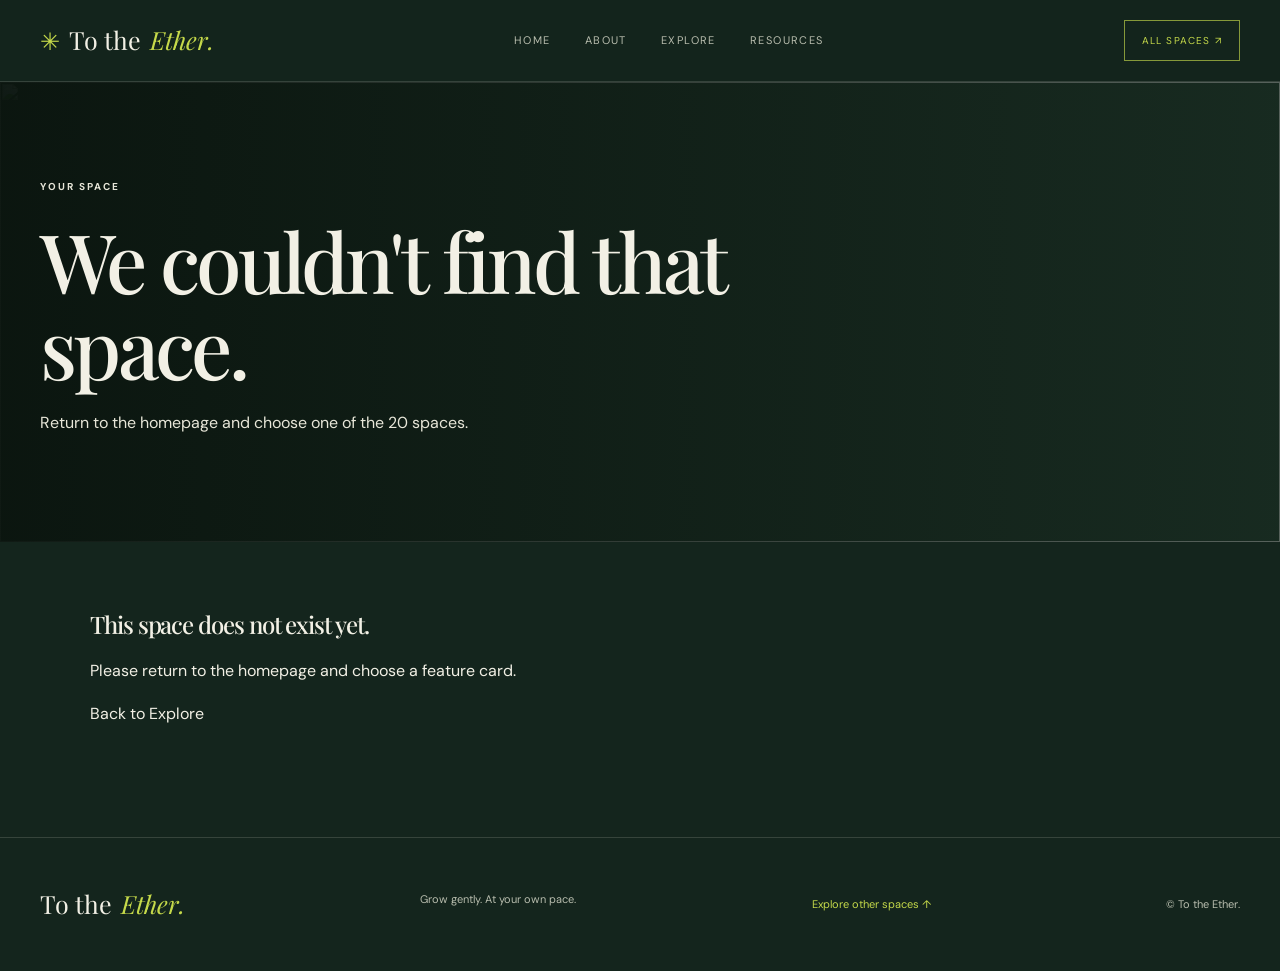
==== commit 8f363356: "Revise feature.html layout and content" ====
--- a/feature.html
+++ b/feature.html
@@ -3,74 +3,56 @@
 <head>
   <meta charset="UTF-8">
   <meta name="viewport" content="width=device-width, initial-scale=1.0">
-  <meta name="theme-color" content="#20271D">
-  <meta name="description" content="Your own space to learn, reflect, create and grow.">
-  <title>Your Space | To the Ether.</title>
+  <meta name="theme-color" content="#14251d">
+  <title>Explore | To the Ether.</title>
 
   <link rel="preconnect" href="https://fonts.googleapis.com">
   <link rel="preconnect" href="https://fonts.gstatic.com" crossorigin>
-  <link href="https://fonts.googleapis.com/css2?family=Cormorant+Garamond:wght@400;500;600;700&family=DM+Sans:wght@400;500;600;700&family=Dancing+Script:wght@500;600&display=swap" rel="stylesheet">
+  <link href="https://fonts.googleapis.com/css2?family=DM+Sans:wght@400;500;600;700&family=Playfair+Display:ital,wght@0,500;0,600;0,700;1,500&display=swap" rel="stylesheet">
 
   <link rel="stylesheet" href="style.css">
+  <script src="feature.js" defer></script>
 </head>
 
-<body class="feature-page">
+<body>
+  <header class="site-header">
+    <a class="brand" href="index.html">
+      <span class="brand-symbol">✳</span>
+      To the <i>Ether.</i>
+    </a>
 
-  <header class="header">
-    <a href="index.html" class="logo">To the ether<span>.</span></a>
+    <button class="menu-toggle" id="menuToggle" aria-label="Open navigation">☰</button>
 
-    <nav>
+    <nav class="main-nav" id="mainNav">
       <a href="index.html">Home</a>
       <a href="index.html#about">About</a>
       <a href="index.html#explore">Explore</a>
       <a href="index.html#resources">Resources</a>
     </nav>
 
-    <a href="index.html" class="account-btn">Back Home ↗</a>
+    <a class="header-cta" href="index.html#explore">All spaces ↗</a>
   </header>
 
-  <main class="feature-main">
-
-    <section class="feature-hero">
-      <p class="eyebrow" id="featureCategory">YOUR PERSONAL SPACE</p>
-      <h1 id="featureTitle">Welcome to your space.</h1>
-      <p id="featureDescription">
-        Take your time. Explore at your own pace.
-      </p>
-      <div class="feature-hero-meta">
-        <span>✦ A space to explore</span>
-        <span>✦ Grow in your own time</span>
+  <main>
+    <section class="feature-hero" id="featureHero">
+      <img id="featureImage" src="images/mood.jpg" alt="">
+      <div class="feature-hero-content">
+        <p class="eyebrow" id="featureCategory">YOUR SPACE</p>
+        <h1 id="featureTitle">A little space for you.</h1>
+        <p id="featureDescription"></p>
       </div>
     </section>
 
-    <section class="feature-workspace">
-
-      <div class="feature-content" id="featureContent">
-        <p>Loading your space...</p>
-      </div>
-
-      <aside class="saved-sidebar">
-        <p class="eyebrow">YOUR COLLECTION</p>
-        <h2>My Saved Pages</h2>
-        <p>
-          Keep your reflections, notes and creations together.
-        </p>
-
-        <div id="featureSavedPages">
-          <p class="empty-saved-message">Your saved pages will appear here.</p>
-        </div>
-      </aside>
-
-    </section>
-
+    <div class="feature-content">
+      <div id="featureContent"></div>
+    </div>
   </main>
 
-  <footer>
-    <a href="index.html" class="logo">To the ether<span>.</span></a>
-    <p>Grow in your own time.</p>
-    <a href="index.html#explore">Explore the other spaces ↗</a>
+  <footer class="site-footer">
+    <a class="brand" href="index.html">To the <i>Ether.</i></a>
+    <p>Grow gently. At your own pace.</p>
+    <a href="index.html#explore">Explore other spaces ↑</a>
+    <small>© <span id="year"></span> To the Ether.</small>
   </footer>
-
-  <script src="feature.js"></script>
 </body>
 </html>
--- a/style.css
+++ b/style.css
@@ -1,27 +1,29 @@
-
 /* =====================================================
-   TO THE ETHER. — COMPLETE STYLESHEET
-   Olive Green | Burgundy | Champagne
-   Homepage + Feature Pages
+   TO THE ETHER — FINAL DESIGN SYSTEM
+   Forest • Matcha • Olive • Moss • Cocoa • Eggshell
    ===================================================== */
 
 :root {
-  --olive: #414B2D;
-  --olive-light: #626D45;
-  --olive-soft: #84916A;
-  --forest: #20271D;
-  --forest-deep: #151B16;
-  --burgundy: #542D39;
-  --burgundy-light: #754653;
-  --champagne: #E8D9B8;
-  --cream: #F3EBDD;
-  --muted: #B9B5A6;
-  --glass: rgba(243,235,221,.08);
-  --line: rgba(232,217,184,.22);
-  --shadow: 0 22px 60px rgba(0,0,0,.24);
-}
-
-* { box-sizing: border-box; }
+  --forest: #14251D;
+  --forest-2: #1B3025;
+  --forest-3: #243C2E;
+  --onyx: #101713;
+  --matcha: #C5D94A;
+  --chartreuse: #D8E96B;
+  --olive: #78834A;
+  --moss: #526447;
+  --cocoa: #604332;
+  --cream: #F2F0E5;
+  --eggshell: #E7E6D8;
+  --muted: #B8BDAE;
+  --line: rgba(231,230,216,.16);
+  --glass: rgba(242,240,229,.07);
+  --shadow: 0 24px 65px rgba(0,0,0,.25);
+}
+
+* {
+  box-sizing: border-box;
+}
 
 html {
   scroll-behavior: smooth;
@@ -30,550 +32,890 @@
 
 body {
   margin: 0;
-  background: var(--olive);
+  background: var(--forest);
   color: var(--cream);
   font-family: "DM Sans", sans-serif;
-  line-height: 1.65;
+  line-height: 1.7;
   overflow-x: hidden;
 }
 
-a { color: inherit; text-decoration: none; }
-
-button, input, textarea, select { font: inherit; }
-button { cursor: pointer; }
-
-.ambient {
-  position: fixed;
-  width: 380px;
-  height: 380px;
-  border-radius: 50%;
-  filter: blur(110px);
-  opacity: .18;
-  pointer-events: none;
-  z-index: -1;
-}
-
-.ambient-one { background: var(--burgundy); top: 8%; right: -180px; }
-.ambient-two { background: var(--champagne); bottom: 0; left: -200px; opacity: .07; }
+img {
+  display: block;
+  width: 100%;
+  object-fit: cover;
+}
+
+a {
+  color: inherit;
+  text-decoration: none;
+}
+
+button, input, textarea, select {
+  font: inherit;
+}
+
+button {
+  cursor: pointer;
+}
+
+::selection {
+  background: var(--matcha);
+  color: var(--onyx);
+}
 
 .section-wrap {
-  width: min(1160px, calc(100% - 48px));
+  width: min(1200px, calc(100% - 56px));
   margin-inline: auto;
 }
 
+h1, h2, h3, p {
+  margin-top: 0;
+}
+
+h1, h2 {
+  font-family: "Playfair Display", serif;
+  font-weight: 500;
+  letter-spacing: -.045em;
+  line-height: 1.05;
+}
+
+h1 em, h2 em {
+  color: var(--matcha);
+  font-weight: 500;
+}
+
+/* HEADER */
+
 .site-header {
-  min-height: 82px;
-  padding: 0 max(24px, calc((100% - 1160px)/2));
+  height: 82px;
+  padding: 0 max(28px, calc((100% - 1200px) / 2));
   display: flex;
   align-items: center;
   justify-content: space-between;
-  border-bottom: 1px solid var(--line);
-  background: rgba(32,39,29,.91);
-  backdrop-filter: blur(18px);
+  gap: 28px;
   position: sticky;
   top: 0;
-  z-index: 20;
+  z-index: 100;
+  background: rgba(20,37,29,.91);
+  border-bottom: 1px solid var(--line);
+  backdrop-filter: blur(18px);
 }
 
 .brand {
   display: inline-flex;
   align-items: center;
-  gap: 10px;
-  font-family: "Cormorant Garamond", serif;
+  gap: 9px;
+  font-family: "Playfair Display", serif;
   font-size: 25px;
-  font-weight: 600;
-}
-
-.brand em {
-  color: var(--champagne);
-  font-style: italic;
-}
-
-.brand-mark { color: var(--champagne); font-size: 22px; }
+  white-space: nowrap;
+}
+
+.brand i {
+  color: var(--matcha);
+}
+
+.brand-symbol {
+  color: var(--matcha);
+  font-size: 24px;
+}
 
 .main-nav {
   display: flex;
+  align-items: center;
   gap: 34px;
-  color: #D4D0C3;
+}
+
+.main-nav a {
+  color: var(--muted);
   font-size: 11px;
-  letter-spacing: .1em;
+  letter-spacing: .13em;
   text-transform: uppercase;
-}
-
-.main-nav a:hover, .text-link:hover { color: var(--champagne); }
+  transition: color .2s;
+}
+
+.main-nav a:hover {
+  color: var(--matcha);
+}
 
 .header-cta {
-  border: 1px solid rgba(232,217,184,.5);
-  padding: 10px 17px;
-  border-radius: 3px;
-  font-size: 11px;
+  border: 1px solid rgba(197,217,74,.65);
+  color: var(--matcha);
+  padding: 11px 17px;
+  font-size: 10px;
   letter-spacing: .12em;
   text-transform: uppercase;
-}
-
-.header-cta span { color: var(--champagne); }
+  transition: .25s;
+}
+
+.header-cta:hover {
+  background: var(--matcha);
+  color: var(--onyx);
+}
 
 .menu-toggle {
   display: none;
   background: none;
   border: 0;
   color: var(--cream);
-  font-size: 23px;
-}
+  font-size: 25px;
+}
+
+/* SMALL LABELS */
+
+.eyebrow {
+  color: var(--matcha);
+  font-size: 10px;
+  font-weight: 700;
+  letter-spacing: .2em;
+  text-transform: uppercase;
+  margin-bottom: 22px;
+}
+
+.eyebrow span {
+  display: inline-block;
+  width: 27px;
+  height: 1px;
+  background: var(--matcha);
+  margin-right: 9px;
+  vertical-align: middle;
+}
+
+/* HERO */
 
 .hero {
-  min-height: 620px;
+  min-height: 690px;
+  padding-top: 75px;
+  padding-bottom: 85px;
   display: grid;
-  grid-template-columns: 1.05fr .95fr;
+  grid-template-columns: 1fr .92fr;
   align-items: center;
-  gap: 55px;
-  padding-top: 65px;
-  padding-bottom: 75px;
-}
-
-.eyebrow {
-  font-size: 10px;
-  letter-spacing: .23em;
-  text-transform: uppercase;
-  color: var(--champagne);
-  font-weight: 600;
-  margin: 0 0 20px;
+  gap: 65px;
+}
+
+.hero-copy h1 {
+  font-size: clamp(58px, 7vw, 94px);
+  margin-bottom: 27px;
+}
+
+.hero-description {
+  color: var(--muted);
+  max-width: 490px;
+  font-size: 15px;
+  line-height: 1.95;
+}
+
+.hero-actions {
   display: flex;
+  flex-wrap: wrap;
   align-items: center;
-  gap: 12px;
-}
-
-.eyebrow-line { width: 32px; height: 1px; background: var(--champagne); }
-
-h1, h2, h3, p { margin-top: 0; }
-
-h1, h2 {
-  font-family: "Cormorant Garamond", serif;
-  font-weight: 500;
-  line-height: .98;
-  letter-spacing: -.025em;
-}
-
-h1 { font-size: clamp(55px,6vw,83px); margin-bottom: 25px; }
-h1 i, h2 i { color: var(--champagne); font-weight: 400; }
-
-.hero-description {
-  max-width: 490px;
-  color: #E0DDCF;
-  font-size: 15px;
-  line-height: 1.9;
-}
-
-.hero-actions { display: flex; align-items: center; gap: 28px; margin-top: 32px; }
+  gap: 25px;
+  margin-top: 35px;
+}
 
 .button {
   display: inline-flex;
   align-items: center;
-  gap: 18px;
+  justify-content: center;
   padding: 15px 21px;
+  font-size: 10px;
+  font-weight: 700;
+  letter-spacing: .1em;
   text-transform: uppercase;
-  font-size: 10px;
-  letter-spacing: .14em;
-  font-weight: 700;
-  border: 1px solid transparent;
-  border-radius: 2px;
+  transition: .25s;
 }
 
 .button-primary {
-  background: var(--champagne);
-  color: var(--forest-deep);
-}
-
-.button-primary:hover { background: #F5E9CF; transform: translateY(-2px); }
-
-.text-link { font-size: 12px; color: #E1DACA; }
-
-.hero-note {
-  display: flex;
-  align-items: center;
-  gap: 11px;
-  color: #E0DDCF;
+  background: var(--matcha);
+  color: var(--onyx);
+}
+
+.button-primary:hover {
+  background: var(--chartreuse);
+  transform: translateY(-3px);
+}
+
+.text-link {
+  color: var(--cream);
+  font-size: 12px;
+}
+
+.text-link:hover {
+  color: var(--matcha);
+}
+
+.hero-footnote {
+  margin-top: 65px;
+  color: var(--muted);
   font-size: 11px;
-  letter-spacing: .08em;
-  margin-top: 65px;
-}
-
-.note-star { color: var(--champagne); font-size: 18px; }
-
-.hero-art {
-  height: 485px;
+  letter-spacing: .06em;
+}
+
+.hero-footnote span {
+  color: var(--matcha);
+  margin-right: 8px;
+}
+
+.hero-visual {
+  height: 525px;
   position: relative;
   overflow: hidden;
-  border: 1px solid rgba(232,217,184,.3);
-  background:
-    linear-gradient(135deg,rgba(32,39,29,.18),rgba(84,45,57,.42)),
-    url("images/fern.jpg") center/cover no-repeat;
-  box-shadow: var(--shadow);
-}
-
-.hero-art:after {
+  background: var(--moss);
+}
+
+.hero-visual::after {
   content: "";
   position: absolute;
   inset: 0;
-  background: linear-gradient(0deg,rgba(15,20,16,.82),transparent 62%);
-}
-
-.hero-art-shade { position: absolute; inset: 0; z-index: 1; }
-
-.hero-quote { position: absolute; z-index: 2; left: 36px; bottom: 58px; }
-.hero-quote>span { font-family: Georgia,serif; font-size: 65px; color: var(--champagne); line-height: .6; }
-.hero-quote p { font-family: "Cormorant Garamond",serif; font-size: 38px; line-height: 1.02; margin: 8px 0 16px; }
-.hero-quote small { font-size: 9px; letter-spacing: .22em; color: var(--champagne); }
-
-.hero-art-caption {
+  background: linear-gradient(180deg, transparent 30%, rgba(10,20,14,.78));
+  pointer-events: none;
+}
+
+.hero-visual img {
+  height: 100%;
+  transition: transform .8s;
+}
+
+.hero-visual:hover img {
+  transform: scale(1.04);
+}
+
+.hero-image-label {
   position: absolute;
   z-index: 2;
-  right: 20px;
-  top: 20px;
+  left: 35px;
+  bottom: 34px;
+}
+
+.hero-image-label span,
+.image-caption {
+  color: var(--chartreuse);
+  font-size: 9px;
+  letter-spacing: .18em;
+}
+
+.hero-image-label p {
+  font-family: "Playfair Display", serif;
+  font-size: 35px;
+  line-height: 1.15;
+  margin: 15px 0 0;
+}
+
+.hero-side-note {
+  position: absolute;
+  z-index: 2;
+  right: 15px;
+  top: 22px;
   writing-mode: vertical-rl;
-  text-transform: uppercase;
+  font-size: 9px;
   letter-spacing: .2em;
-  font-size: 9px;
-  color: #F0E7D5;
-}
-
-.welcome-strip {
-  border-block: 1px solid var(--line);
+}
+
+/* TICKER */
+
+.ticker {
+  background: var(--matcha);
+  color: var(--onyx);
+  padding: 17px 0;
+  overflow: hidden;
+  white-space: nowrap;
+}
+
+.ticker div {
   display: flex;
-  align-items: center;
-  justify-content: center;
-  gap: 28px;
-  padding: 23px 10px;
-  color: #E5DFCF;
-  text-align: center;
-  font-family: "Cormorant Garamond",serif;
-  font-size: 21px;
-}
-
-.welcome-strip p { margin: 0; }
-.strip-star { color: var(--champagne); }
-
-.section-block { padding-top: 115px; padding-bottom: 115px; }
+  justify-content: space-around;
+  gap: 35px;
+  font-size: 10px;
+  font-weight: 700;
+  letter-spacing: .15em;
+}
+
+/* INTRO */
+
+.intro-section {
+  padding-top: 115px;
+  padding-bottom: 105px;
+  display: grid;
+  grid-template-columns: 1fr .7fr;
+  align-items: end;
+  gap: 80px;
+}
+
+.intro-section h2,
+.section-heading h2 {
+  font-size: clamp(43px, 5vw, 66px);
+  margin-bottom: 0;
+}
+
+.intro-section > p {
+  max-width: 430px;
+  color: var(--muted);
+  font-size: 14px;
+  line-height: 1.95;
+  margin-bottom: 5px;
+}
+
+/* EXPLORE */
+
+.explore-section {
+  padding-top: 75px;
+  padding-bottom: 130px;
+}
 
 .section-heading {
   display: flex;
+  align-items: end;
   justify-content: space-between;
-  align-items: end;
   gap: 40px;
-  margin-bottom: 35px;
-}
-
-.section-heading h2, .about-copy h2 { font-size: clamp(43px,5vw,63px); margin: 0; }
-
-.section-intro {
-  max-width: 320px;
-  color: #E0DDCF;
+  margin-bottom: 40px;
+}
+
+.section-side-text {
+  max-width: 330px;
+  color: var(--muted);
   font-size: 13px;
-  line-height: 1.8;
-  margin: 0 0 5px;
-}
-
-.filter-row { display: flex; flex-wrap: wrap; gap: 9px; margin: 0 0 25px; }
+  line-height: 1.9;
+}
+
+.filter-row {
+  display: flex;
+  flex-wrap: wrap;
+  gap: 10px;
+  margin: 38px 0 30px;
+}
 
 .filter-chip {
-  background: rgba(32,39,29,.22);
-  color: #F0E9D9;
+  padding: 9px 16px;
   border: 1px solid var(--line);
-  padding: 9px 15px;
-  border-radius: 30px;
+  color: var(--muted);
+  background: transparent;
   font-size: 10px;
   letter-spacing: .08em;
-}
-
-.filter-chip.active, .filter-chip:hover {
-  background: var(--champagne);
-  color: var(--forest-deep);
-  border-color: var(--champagne);
+  transition: .2s;
+}
+
+.filter-chip:hover,
+.filter-chip.active {
+  background: var(--matcha);
+  border-color: var(--matcha);
+  color: var(--onyx);
 }
 
 .feature-grid {
   display: grid;
-  grid-template-columns: repeat(4,1fr);
-  gap: 15px;
+  grid-template-columns: repeat(3, 1fr);
+  gap: 19px;
 }
 
 .feature-card {
-  min-height: 230px;
+  min-height: 350px;
   position: relative;
   overflow: hidden;
-  border: 1px solid var(--line);
-  background:
-    linear-gradient(145deg,rgba(98,109,69,.55),rgba(84,45,57,.38)),
-    rgba(32,39,29,.35);
-  padding: 23px;
+  isolation: isolate;
+  background: var(--forest-2);
+  border: 1px solid rgba(255,255,255,.08);
+  transition: transform .3s, border-color .3s;
+}
+
+.feature-card:hover {
+  transform: translateY(-7px);
+  border-color: var(--matcha);
+}
+
+.feature-card img {
+  position: absolute;
+  inset: 0;
+  height: 100%;
+  z-index: -2;
+  transition: transform .65s;
+}
+
+.feature-card:hover img {
+  transform: scale(1.06);
+}
+
+.feature-card::after {
+  content: "";
+  position: absolute;
+  inset: 0;
+  z-index: -1;
+  background: linear-gradient(180deg, rgba(10,20,14,.05), rgba(10,20,14,.92));
+}
+
+.card-content {
+  min-height: 350px;
+  padding: 25px;
   display: flex;
   flex-direction: column;
   justify-content: space-between;
-  transition: .28s ease;
-  isolation: isolate;
-}
-
-.feature-card:before {
+}
+
+.card-number {
+  color: var(--chartreuse);
+  font-size: 10px;
+  letter-spacing: .15em;
+}
+
+.card-bottom h3 {
+  font-family: "Playfair Display", serif;
+  font-size: 30px;
+  font-weight: 500;
+  line-height: 1.12;
+  margin: 0 0 9px;
+}
+
+.card-bottom p {
+  max-width: 300px;
+  color: #D4D7CA;
+  font-size: 12px;
+  line-height: 1.7;
+  margin-bottom: 17px;
+}
+
+.card-link {
+  color: var(--matcha);
+  font-size: 10px;
+  font-weight: 700;
+  letter-spacing: .12em;
+  text-transform: uppercase;
+}
+
+/* ABOUT */
+
+.about-section {
+  display: grid;
+  grid-template-columns: 1fr 1fr;
+  background: var(--forest-2);
+  min-height: 700px;
+}
+
+.about-image {
+  min-height: 650px;
+  position: relative;
+  overflow: hidden;
+}
+
+.about-image img {
+  height: 100%;
+  position: absolute;
+  inset: 0;
+}
+
+.about-image::after {
   content: "";
   position: absolute;
   inset: 0;
-  background: radial-gradient(circle at 90% 5%,rgba(232,217,184,.17),transparent 42%);
-  z-index: -1;
-}
-
-.feature-card:hover {
-  transform: translateY(-5px);
-  border-color: var(--champagne);
-  box-shadow: 0 18px 35px rgba(0,0,0,.2);
-}
-
-.card-top { display: flex; justify-content: space-between; align-items: center; }
-.card-icon { font-size: 25px; color: var(--champagne); }
-.card-number { font-size: 10px; color: #E0D7C4; letter-spacing: .15em; }
-
-.feature-card h3 {
-  font-family: "Cormorant Garamond",serif;
-  font-size: 26px;
-  line-height: 1.05;
+  background: linear-gradient(0deg, rgba(10,20,14,.6), transparent 60%);
+}
+
+.image-caption {
+  position: absolute;
+  bottom: 30px;
+  left: 35px;
+  z-index: 2;
+}
+
+.about-copy {
+  padding: 90px clamp(35px, 7vw, 100px);
+  align-self: center;
+}
+
+.about-copy h2 {
+  font-size: clamp(42px, 5vw, 62px);
+  margin-bottom: 30px;
+}
+
+.about-copy > p:not(.eyebrow) {
+  color: var(--muted);
+  font-size: 13px;
+  line-height: 1.95;
+}
+
+.signature {
+  margin-top: 35px;
+  color: var(--muted);
+  font-family: "Playfair Display", serif;
+  font-style: italic;
+}
+
+.signature strong {
+  display: block;
+  color: var(--matcha);
+  font-size: 21px;
   font-weight: 500;
-  margin: 24px 0 8px;
-}
-
-.feature-card p { font-size: 11px; line-height: 1.7; color: #E1DDCF; margin: 0; max-width: 230px; }
-
-.card-bottom { display: flex; justify-content: space-between; align-items: center; margin-top: 20px; }
-
-.card-category { font-size: 8px; text-transform: uppercase; letter-spacing: .16em; color: var(--champagne); }
-
-.card-arrow {
-  width: 28px;
-  height: 28px;
+}
+
+/* RESOURCES */
+
+.resources-section {
+  padding-top: 125px;
+  padding-bottom: 110px;
+}
+
+.resource-grid {
+  display: grid;
+  grid-template-columns: repeat(3, 1fr);
+  gap: 18px;
+  margin-top: 45px;
+}
+
+.resource-card {
+  padding: 34px;
+  min-height: 240px;
   border: 1px solid var(--line);
-  border-radius: 50%;
-  display: grid;
-  place-items: center;
-  color: var(--champagne);
-}
-
-.about-section {
-  background: linear-gradient(110deg,rgba(84,45,57,.58),rgba(32,39,29,.86));
-  border-block: 1px solid var(--line);
-  padding: 100px 0;
-}
-
-.about-grid { display: grid; grid-template-columns: .8fr 1.2fr; gap: 85px; align-items: center; }
-
-.about-art {
-  min-height: 430px;
-  border: 1px solid rgba(232,217,184,.3);
-  padding: 16px;
-  background:
-    linear-gradient(140deg,rgba(65,75,45,.65),rgba(84,45,57,.55)),
-    url("images/fern.jpg") center/cover;
-}
-
-.about-art-inner {
+  background: var(--glass);
+}
+
+.resource-card > span {
+  color: var(--matcha);
+  font-size: 11px;
+  letter-spacing: .15em;
+}
+
+.resource-card h3 {
+  font-family: "Playfair Display", serif;
+  font-size: 25px;
+  font-weight: 500;
+  margin: 25px 0 12px;
+}
+
+.resource-card p {
+  color: var(--muted);
+  font-size: 12px;
+  line-height: 1.9;
+}
+
+.disclaimer {
+  margin-top: 35px;
+  color: var(--muted);
+  font-size: 10px;
+  max-width: 800px;
+}
+
+/* FOOTER */
+
+.site-footer {
+  padding: 45px max(28px, calc((100% - 1200px) / 2));
+  border-top: 1px solid var(--line);
+  display: flex;
+  align-items: center;
+  justify-content: space-between;
+  flex-wrap: wrap;
+  gap: 20px;
+}
+
+.site-footer p,
+.site-footer small {
+  color: var(--muted);
+  font-size: 11px;
+}
+
+.site-footer > a:not(.brand) {
+  color: var(--matcha);
+  font-size: 11px;
+}
+
+/* FEATURE PAGE SHARED COMPONENTS */
+
+.feature-hero {
+  min-height: 460px;
+  padding: 90px max(28px, calc((100% - 1200px) / 2));
+  position: relative;
+  display: flex;
+  align-items: end;
+  overflow: hidden;
+  background: var(--forest-2);
+}
+
+.feature-hero img {
+  position: absolute;
+  inset: 0;
   height: 100%;
-  min-height: 395px;
-  border: 1px solid rgba(232,217,184,.35);
-  display: flex;
-  flex-direction: column;
-  justify-content: center;
-  align-items: center;
-  text-align: center;
-  background: rgba(21,27,22,.35);
-}
-
-.about-art-inner span { font-size: 36px; color: var(--champagne); }
-.about-art-inner p { font-family: "Cormorant Garamond",serif; font-size: 38px; line-height: 1.05; margin: 15px 0; }
-.about-art-inner small { letter-spacing: .2em; font-size: 9px; color: var(--champagne); }
-
-.about-copy p:not(.eyebrow) { font-size: 13px; line-height: 1.95; color: #E0DDCF; margin: 22px 0; }
-
-.signature { font-family: "Cormorant Garamond",serif; font-size: 21px; color: var(--champagne); margin-top: 25px; }
-.signature span { font-family: "Dancing Script",cursive; font-size: 25px; margin-left: 8px; }
-
-.resource-grid { display: grid; grid-template-columns: repeat(3,1fr); gap: 16px; margin-top: 35px; }
-
-.resource-card {
-  padding: 28px;
+  opacity: .48;
+}
+
+.feature-hero::after {
+  content: "";
+  position: absolute;
+  inset: 0;
+  background: linear-gradient(90deg, rgba(10,20,14,.94), rgba(10,20,14,.2));
+}
+
+.feature-hero-content {
+  position: relative;
+  z-index: 2;
+  max-width: 760px;
+}
+
+.feature-hero h1 {
+  font-size: clamp(48px, 7vw, 82px);
+  margin: 0 0 20px;
+}
+
+.feature-hero p {
+  color: var(--eggshell);
+  max-width: 590px;
+}
+
+.feature-content {
+  width: min(1100px, calc(100% - 44px));
+  margin: 70px auto 110px;
+}
+
+.feature-section {
+  padding: 45px;
+  margin: 25px 0;
+  background: var(--forest-2);
   border: 1px solid var(--line);
-  background: rgba(32,39,29,.35);
-  transition: .25s;
-}
-
-.resource-card:hover { transform: translateY(-4px); border-color: var(--champagne); }
-
-.resource-icon { font-size: 25px; color: var(--champagne); }
-.resource-card h3 { font-family: "Cormorant Garamond",serif; font-size: 25px; font-weight: 500; margin: 18px 0 8px; }
-.resource-card p { font-size: 12px; line-height: 1.8; color: #E0DDCF; margin: 0; }
-
-.disclaimer { margin: 30px 0 0; color: #E0D9C9; font-size: 10px; line-height: 1.7; }
-
-.site-footer {
-  padding: 36px max(24px,calc((100% - 1160px)/2));
-  display: grid;
-  grid-template-columns: 1fr 1fr 1fr;
-  align-items: center;
-  gap: 15px;
-  border-top: 1px solid var(--line);
-  background: var(--forest);
-  color: #D6D0C1;
-}
-
-.site-footer p { margin: 0; text-align: center; font-size: 11px; }
-.site-footer>a:nth-of-type(2) { text-align: right; font-size: 11px; }
-.site-footer small { grid-column: 1/-1; text-align: center; font-size: 9px; color: #B3B4A5; margin-top: 15px; }
-
-.empty-state { grid-column: 1/-1; text-align: center; padding: 45px; color: var(--cream); border: 1px dashed var(--line); }
-
-/* FEATURE PAGES */
-
-.feature-page { min-height: 100vh; background: var(--olive); }
-
-.feature-header {
-  display: flex;
-  justify-content: space-between;
-  align-items: center;
-  padding: 22px max(24px,calc((100% - 1040px)/2));
-  border-bottom: 1px solid var(--line);
-  background: var(--forest);
-}
-
-.back-link { font-size: 11px; color: var(--champagne); letter-spacing: .1em; }
-
-.feature-main { width: min(920px,calc(100% - 40px)); margin: 65px auto 100px; }
-
-.feature-kicker { color: var(--champagne); text-transform: uppercase; font-size: 10px; letter-spacing: .2em; }
-
-.feature-title { font-size: clamp(44px,7vw,70px); margin: 12px 0; }
-
-.feature-lead { max-width: 680px; color: #EEE8D8; line-height: 1.9; font-size: 14px; }
+}
+
+.feature-section:nth-child(even) {
+  background: #E7E6D8;
+  color: var(--forest);
+}
+
+.feature-section:nth-child(even) p,
+.feature-section:nth-child(even) li {
+  color: #52604F;
+}
+
+.feature-section h2 {
+  font-size: clamp(30px, 4vw, 46px);
+  margin-bottom: 20px;
+}
+
+.feature-section p,
+.feature-section li {
+  color: var(--muted);
+  font-size: 14px;
+  line-height: 1.9;
+}
+
+.feature-section ul {
+  padding-left: 20px;
+}
 
 .feature-panel {
-  margin-top: 25px;
   padding: 30px;
+  margin: 25px 0;
+  background: var(--onyx);
   border: 1px solid var(--line);
-  background: rgba(32,39,29,.42);
-  backdrop-filter: blur(12px);
-}
-
-.feature-panel h2 { font-size: 32px; margin-bottom: 15px; }
-.feature-panel h3 { font-family: "Cormorant Garamond",serif; font-size: 24px; font-weight: 500; color: var(--champagne); margin: 22px 0 8px; }
-.feature-panel p, .feature-panel li { font-size: 13px; color: #E0DDCF; line-height: 1.8; }
+}
+
+.feature-panel h2 {
+  font-size: 32px;
+}
+
+.feature-panel label {
+  display: block;
+  margin: 15px 0 7px;
+  color: var(--eggshell);
+  font-size: 12px;
+}
 
 .feature-panel input,
 .feature-panel textarea,
 .feature-panel select {
   width: 100%;
-  padding: 12px 14px;
-  margin: 7px 0 14px;
-  background: rgba(0,0,0,.2);
+  padding: 13px 15px;
+  margin: 5px 0 15px;
+  color: var(--cream);
+  background: var(--forest-2);
   border: 1px solid var(--line);
+  outline: none;
+}
+
+.feature-panel textarea {
+  min-height: 150px;
+  resize: vertical;
+}
+
+.feature-panel input:focus,
+.feature-panel textarea:focus,
+.feature-panel select:focus {
+  border-color: var(--matcha);
+}
+
+.action-button {
+  display: inline-block;
+  border: 0;
+  padding: 13px 19px;
+  margin: 8px 8px 8px 0;
+  background: var(--matcha);
+  color: var(--onyx);
+  font-size: 11px;
+  font-weight: 700;
+}
+
+.action-button.secondary {
+  background: var(--forest-3);
   color: var(--cream);
-  border-radius: 3px;
-}
-
-.feature-panel textarea { min-height: 130px; resize: vertical; }
-.feature-panel select option { background: var(--forest-deep); }
-
-.action-button {
-  background: var(--champagne);
-  color: var(--forest-deep);
-  border: 0;
-  padding: 12px 18px;
-  font-size: 10px;
-  letter-spacing: .12em;
-  text-transform: uppercase;
-  margin: 5px 8px 5px 0;
-}
-
-.action-button.secondary { background: transparent; border: 1px solid var(--line); color: var(--champagne); }
-
-.saved-list { display: grid; gap: 10px; margin-top: 20px; }
-
-.saved-entry { padding: 15px; border: 1px solid var(--line); background: rgba(255,255,255,.045); }
-.saved-entry small { color: var(--champagne); font-size: 10px; }
-.saved-entry p { margin: 7px 0 0; white-space: pre-wrap; }
+  border: 1px solid var(--line);
+}
+
+.saved-entry {
+  padding: 20px;
+  margin: 13px 0;
+  background: var(--forest-2);
+  border: 1px solid var(--line);
+  overflow-wrap: anywhere;
+}
+
+.saved-entry small {
+  color: var(--matcha);
+}
+
+.saved-entry p {
+  white-space: pre-wrap;
+  color: var(--muted);
+}
 
 .breath-orb {
-  width: 150px;
-  height: 150px;
+  width: 115px;
+  height: 115px;
+  margin: 30px auto;
   border-radius: 50%;
-  margin: 28px auto;
-  background: radial-gradient(circle,var(--champagne),var(--olive-light));
-  box-shadow: 0 0 45px rgba(232,217,184,.15);
-  transform: scale(.8);
-  transition: transform 4s ease;
-}
-
-.breath-orb.inhale { transform: scale(1.18); }
-.breath-label { text-align: center; font-family: "Cormorant Garamond",serif; font-size: 25px; color: var(--champagne); }
-.timer-display { font-family: "Cormorant Garamond",serif; font-size: 48px; color: var(--champagne); text-align: center; }
-
-.feature-tools { display: flex; flex-wrap: wrap; gap: 10px; margin-top: 20px; }
-.feature-tools a { border: 1px solid var(--line); padding: 10px 14px; font-size: 11px; color: var(--champagne); }
-.feature-tools a:hover { background: var(--burgundy); }
-
-.custom-background {
-  margin-top: 20px;
-  padding: 15px;
-  border: 1px solid var(--line);
-}
-
-.custom-background input[type="color"] { width: 65px; height: 40px; padding: 2px; vertical-align: middle; }
-
-.photo-preview { display: flex; flex-wrap: wrap; gap: 12px; margin-top: 15px; }
-.photo-preview img { width: 110px; height: 110px; object-fit: cover; border: 1px solid var(--line); }
-
-@media(max-width:900px) {
-  .feature-grid { grid-template-columns: repeat(3,1fr); }
-  .hero { gap: 30px; }
-  .about-grid { gap: 40px; }
-}
-
-@media(max-width:680px) {
-  .site-header { min-height: 70px; }
-  .menu-toggle { display: block; margin-left: auto; margin-right: 15px; }
+  background: var(--matcha);
+  transform: scale(.75);
+  transition: transform 4s ease-in-out;
+}
+
+.breath-orb.inhale {
+  transform: scale(1.2);
+}
+
+.breath-label,
+.timer-display {
+  text-align: center;
+  font-family: "Playfair Display", serif;
+  font-size: 30px;
+  color: var(--matcha);
+}
+
+.timer-display {
+  font-size: 60px;
+  margin: 25px;
+}
+
+/* RESPONSIVE */
+
+@media (max-width: 850px) {
+  .main-nav {
+    gap: 17px;
+  }
+
+  .hero {
+    grid-template-columns: 1fr 1fr;
+    gap: 30px;
+  }
+
+  .feature-grid {
+    grid-template-columns: repeat(2, 1fr);
+  }
+
+  .about-copy {
+    padding: 55px 35px;
+  }
+}
+
+@media (max-width: 650px) {
+  .section-wrap {
+    width: min(100% - 34px, 540px);
+  }
+
+  .site-header {
+    height: 72px;
+    padding: 0 18px;
+  }
+
+  .brand {
+    font-size: 22px;
+  }
+
+  .menu-toggle {
+    display: block;
+  }
+
   .main-nav {
     display: none;
     position: absolute;
-    top: 70px;
+    top: 72px;
     left: 0;
     right: 0;
-    background: var(--forest);
-    padding: 22px 25px;
+    padding: 22px;
+    background: var(--onyx);
     flex-direction: column;
-    gap: 18px;
-    border-bottom: 1px solid var(--line);
-  }
-  .main-nav.open { display: flex; }
-  .header-cta { font-size: 9px; padding: 9px 11px; }
-  .brand { font-size: 22px; }
-  .hero { grid-template-columns: 1fr; padding-top: 55px; gap: 35px; }
-  .hero-art { height: 370px; }
-  .hero-note { margin-top: 35px; }
-  .section-block { padding-top: 75px; padding-bottom: 75px; }
-  .section-heading { display: block; }
-  .section-intro { margin-top: 18px; }
-  .feature-grid { grid-template-columns: repeat(2,1fr); gap: 10px; }
-  .feature-card { padding: 16px; min-height: 205px; }
-  .feature-card h3 { font-size: 22px; }
-  .feature-card p { font-size: 10px; }
-  .about-section { padding: 70px 0; }
-  .about-grid { grid-template-columns: 1fr; gap: 35px; }
-  .about-art { min-height: 300px; }
-  .about-art-inner { min-height: 265px; }
-  .resource-grid { grid-template-columns: 1fr; }
-  .site-footer { grid-template-columns: 1fr; text-align: center; }
-  .site-footer p, .site-footer>a:nth-of-type(2) { text-align: center; }
-  .site-footer small { grid-column: auto; }
-  .welcome-strip { font-size: 17px; gap: 12px; }
-  .feature-panel { padding: 20px; }
-}
-
-@media(max-width:390px) {
-  .feature-grid { grid-template-columns: 1fr; }
-  .feature-card { min-height: 180px; }
-  .hero-actions { gap: 15px; flex-wrap: wrap; }
-}
+    align-items: flex-start;
+    gap: 22px;
+  }
+
+  .main-nav.open {
+    display: flex;
+  }
+
+  .header-cta {
+    display: none;
+  }
+
+  .hero {
+    grid-template-columns: 1fr;
+    padding-top: 60px;
+    gap: 35px;
+  }
+
+  .hero-copy h1 {
+    font-size: clamp(52px, 15vw, 76px);
+  }
+
+  .hero-visual {
+    height: 420px;
+  }
+
+  .intro-section,
+  .section-heading {
+    grid-template-columns: 1fr;
+    display: grid;
+    gap: 22px;
+  }
+
+  .intro-section {
+    padding-top: 80px;
+    padding-bottom: 65px;
+  }
+
+  .feature-grid,
+  .resource-grid {
+    grid-template-columns: 1fr;
+  }
+
+  .feature-card,
+  .card-content {
+    min-height: 330px;
+  }
+
+  .about-section {
+    grid-template-columns: 1fr;
+  }
+
+  .about-image {
+    min-height: 420px;
+  }
+
+  .about-copy {
+    padding: 65px 25px;
+  }
+
+  .resources-section {
+    padding-top: 80px;
+  }
+
+  .feature-section,
+  .feature-panel {
+    padding: 25px 20px;
+  }
+
+  .site-footer {
+    padding: 35px 22px;
+    flex-direction: column;
+    align-items: flex-start;
+  }
+}
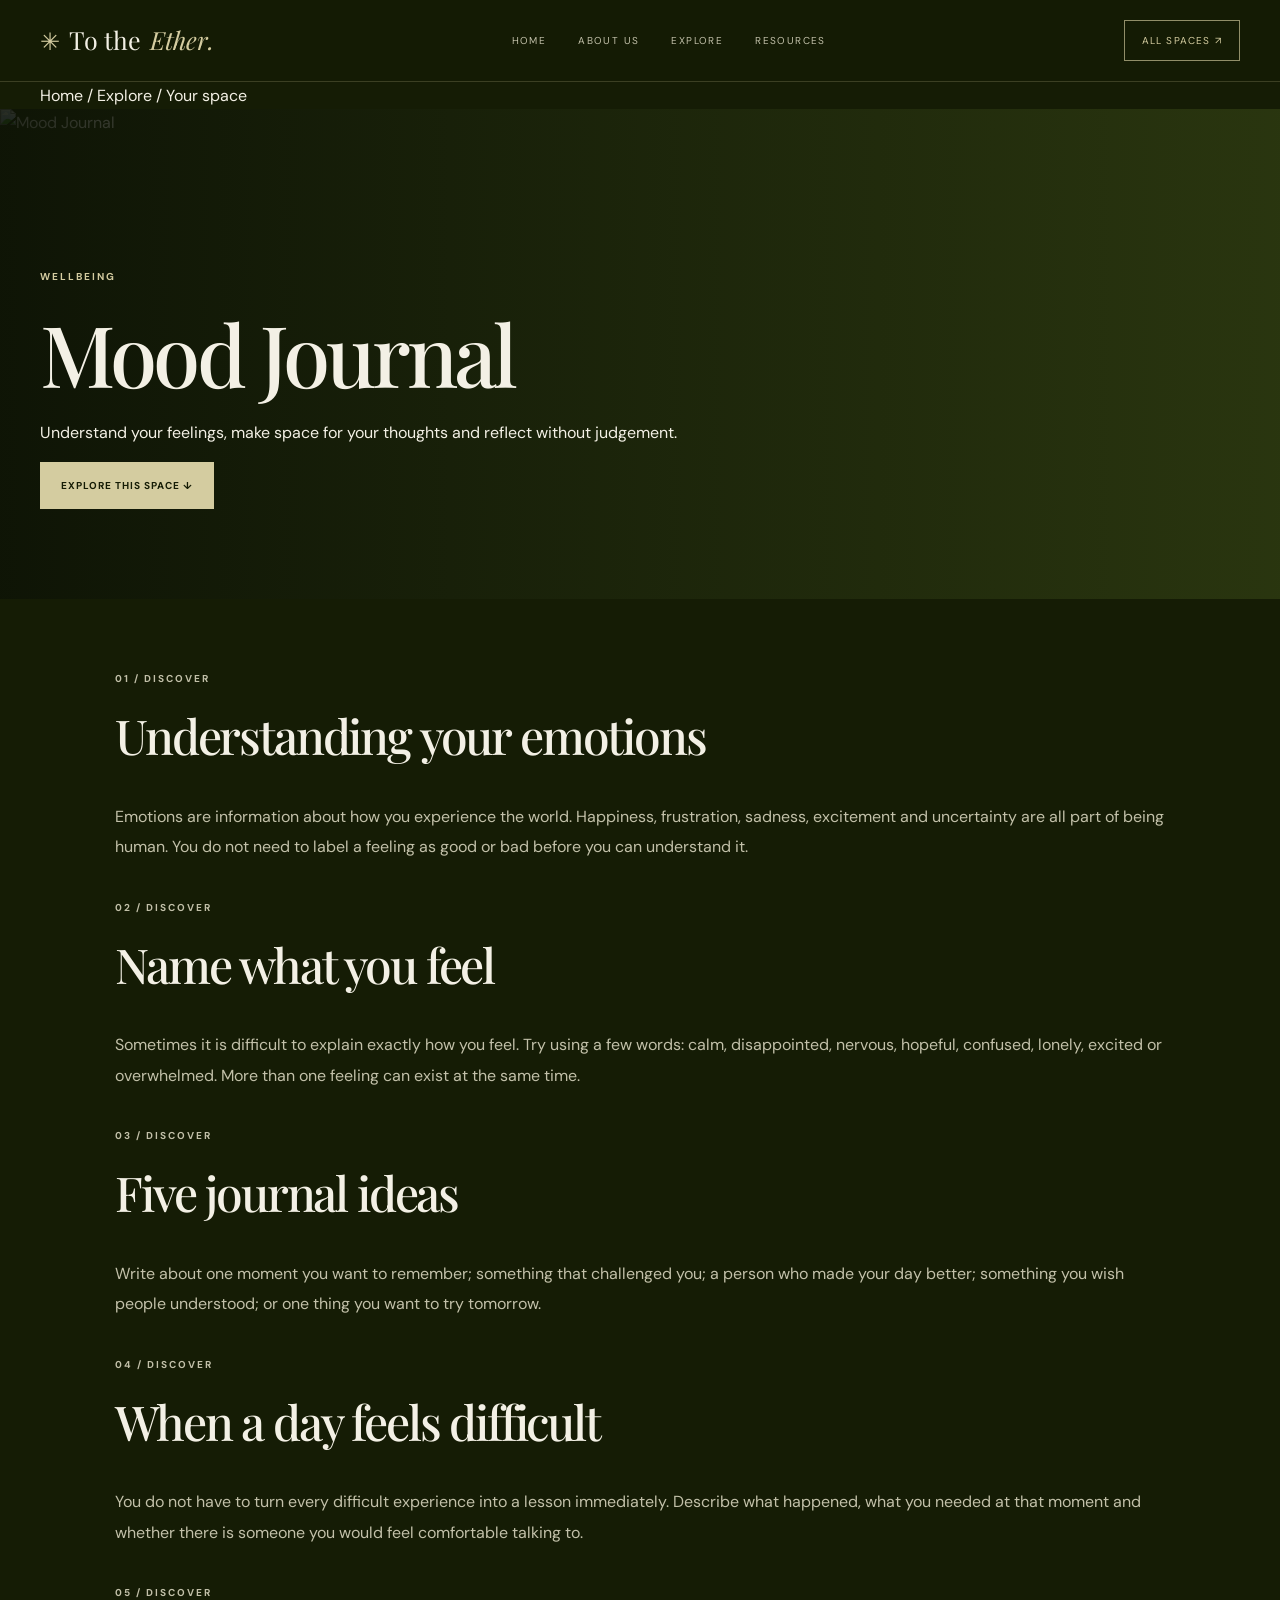
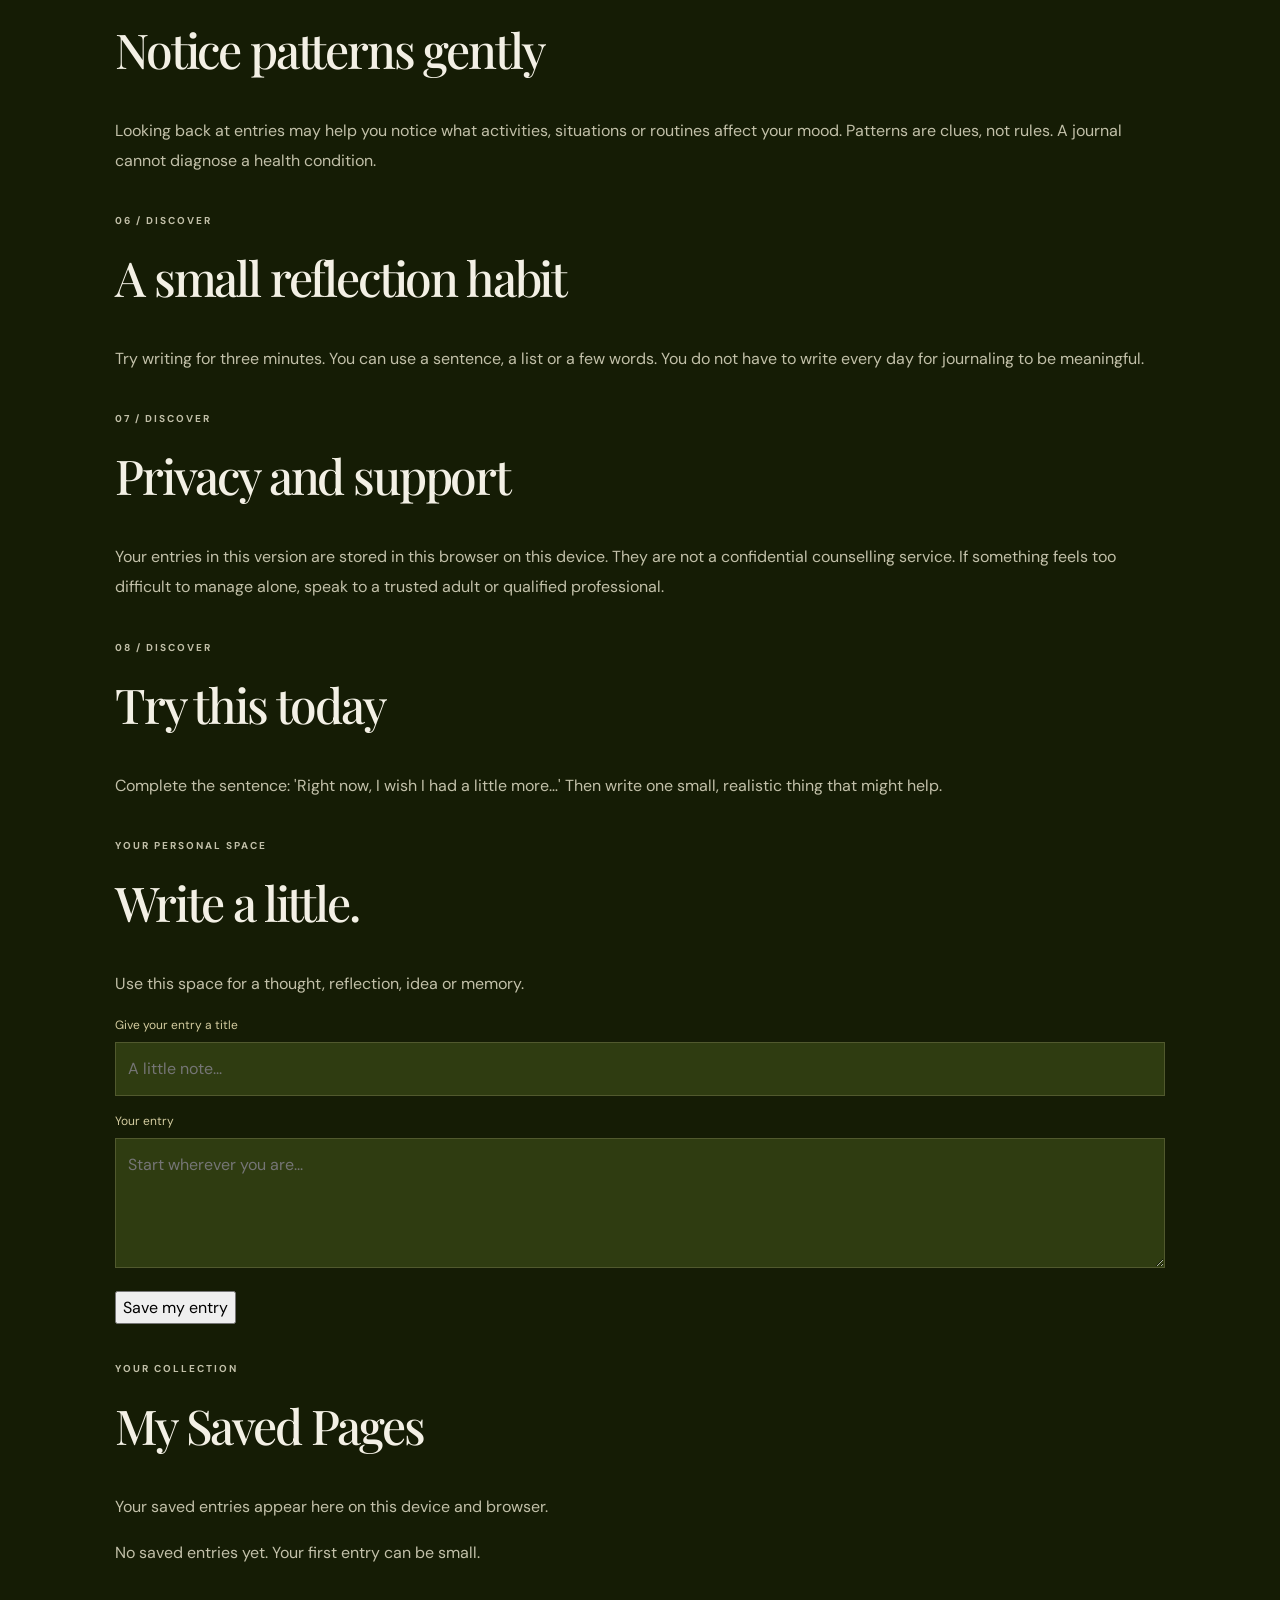
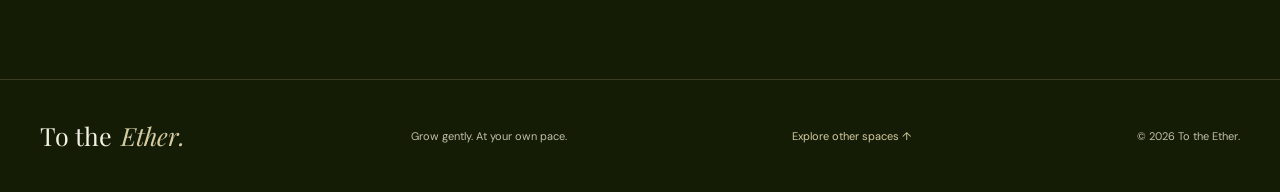
==== commit 1c2f70f6: "Revise HTML structure and content for feature page Updated meta tags, title, and navigation links fo" ====
--- a/feature.html
+++ b/feature.html
@@ -1,58 +1,122 @@
+
 <!DOCTYPE html>
 <html lang="en">
 <head>
   <meta charset="UTF-8">
   <meta name="viewport" content="width=device-width, initial-scale=1.0">
-  <meta name="theme-color" content="#14251d">
-  <title>Explore | To the Ether.</title>
+  <meta name="theme-color" content="#151C05">
+
+  <meta name="description" content="Explore your personal space at To the Ether.">
+
+  <title>Your Space | To the Ether.</title>
 
   <link rel="preconnect" href="https://fonts.googleapis.com">
   <link rel="preconnect" href="https://fonts.gstatic.com" crossorigin>
-  <link href="https://fonts.googleapis.com/css2?family=DM+Sans:wght@400;500;600;700&family=Playfair+Display:ital,wght@0,500;0,600;0,700;1,500&display=swap" rel="stylesheet">
+
+  <link href="https://fonts.googleapis.com/css2?family=DM+Sans:wght@400;500;600;700&family=Playfair+Display:ital,wght@0,500;0,600;0,700;1,500;1,600&display=swap" rel="stylesheet">
 
   <link rel="stylesheet" href="style.css">
+
+  <script src="https://cdn.jsdelivr.net/npm/@supabase/supabase-js@2"></script>
   <script src="feature.js" defer></script>
 </head>
 
 <body>
+
   <header class="site-header">
+
     <a class="brand" href="index.html">
       <span class="brand-symbol">✳</span>
       To the <i>Ether.</i>
     </a>
 
-    <button class="menu-toggle" id="menuToggle" aria-label="Open navigation">☰</button>
+    <button
+      class="menu-toggle"
+      id="menuToggle"
+      aria-label="Open navigation"
+      aria-expanded="false"
+    >☰</button>
 
     <nav class="main-nav" id="mainNav">
-      <a href="index.html">Home</a>
-      <a href="index.html#about">About</a>
+      <a href="index.html#home">Home</a>
+      <a href="index.html#about">About Us</a>
       <a href="index.html#explore">Explore</a>
       <a href="index.html#resources">Resources</a>
     </nav>
 
-    <a class="header-cta" href="index.html#explore">All spaces ↗</a>
+    <div class="header-actions">
+      <a class="header-cta" href="index.html#explore">
+        All spaces ↗
+      </a>
+    </div>
+
   </header>
 
   <main>
+
+    <div class="feature-breadcrumb section-wrap">
+      <a href="index.html">Home</a>
+      <span> / </span>
+      <a href="index.html#explore">Explore</a>
+      <span> / </span>
+      <span id="breadcrumbCurrent">Your space</span>
+    </div>
+
     <section class="feature-hero" id="featureHero">
-      <img id="featureImage" src="images/mood.jpg" alt="">
+
+      <img
+        id="featureImage"
+        src="images/mood.jpg"
+        alt="Feature photograph"
+      >
+
       <div class="feature-hero-content">
-        <p class="eyebrow" id="featureCategory">YOUR SPACE</p>
-        <h1 id="featureTitle">A little space for you.</h1>
+
+        <p class="eyebrow" id="featureCategory">
+          YOUR SPACE
+        </p>
+
+        <h1 id="featureTitle">
+          A little space for you.
+        </h1>
+
         <p id="featureDescription"></p>
+
+        <a class="button button-primary" href="#featureContent">
+          Explore this space ↓
+        </a>
+
       </div>
+
     </section>
 
     <div class="feature-content">
-      <div id="featureContent"></div>
+
+      <div id="featureContent">
+        <p>Loading your space...</p>
+      </div>
+
     </div>
+
   </main>
 
   <footer class="site-footer">
-    <a class="brand" href="index.html">To the <i>Ether.</i></a>
+
+    <a class="brand" href="index.html">
+      To the <i>Ether.</i>
+    </a>
+
     <p>Grow gently. At your own pace.</p>
-    <a href="index.html#explore">Explore other spaces ↑</a>
-    <small>© <span id="year"></span> To the Ether.</small>
+
+    <a href="index.html#explore">
+      Explore other spaces ↑
+    </a>
+
+    <small>
+      © <span id="year"></span> To the Ether.
+    </small>
+
   </footer>
+
 </body>
 </html>
--- a/style.css
+++ b/style.css
@@ -1,24 +1,25 @@
-/* =====================================================
-   TO THE ETHER — FINAL DESIGN SYSTEM
-   Forest • Matcha • Olive • Moss • Cocoa • Eggshell
-   ===================================================== */
+
+/* =========================================================
+   TO THE ETHER — COMPLETE DESIGN SYSTEM
+   Pinch of Pepper • Hinterlands • Basil • Nick's Nook • Wasabi
+   ========================================================= */
 
 :root {
-  --forest: #14251D;
-  --forest-2: #1B3025;
-  --forest-3: #243C2E;
-  --onyx: #101713;
-  --matcha: #C5D94A;
-  --chartreuse: #D8E96B;
-  --olive: #78834A;
-  --moss: #526447;
-  --cocoa: #604332;
-  --cream: #F2F0E5;
-  --eggshell: #E7E6D8;
-  --muted: #B8BDAE;
-  --line: rgba(231,230,216,.16);
-  --glass: rgba(242,240,229,.07);
-  --shadow: 0 24px 65px rgba(0,0,0,.25);
+  --pepper: #151C05;
+  --hinterlands: #2F3C11;
+  --basil: #57602C;
+  --nicks: #91905F;
+  --wasabi: #D4CCA0;
+
+  --cream: #F3F0E5;
+  --paper: #E9E5D5;
+  --muted: #C2C0A9;
+  --line: rgba(212,204,160,.2);
+  --glass: rgba(243,240,229,.07);
+  --shadow: 0 24px 70px rgba(0,0,0,.28);
+
+  --serif: "Playfair Display", Georgia, serif;
+  --sans: "DM Sans", Arial, sans-serif;
 }
 
 * {
@@ -27,16 +28,20 @@
 
 html {
   scroll-behavior: smooth;
-  scroll-padding-top: 90px;
+  scroll-padding-top: 95px;
 }
 
 body {
   margin: 0;
-  background: var(--forest);
+  background: var(--pepper);
   color: var(--cream);
-  font-family: "DM Sans", sans-serif;
+  font-family: var(--sans);
   line-height: 1.7;
   overflow-x: hidden;
+}
+
+body.modal-open {
+  overflow: hidden;
 }
 
 img {
@@ -50,7 +55,10 @@
   text-decoration: none;
 }
 
-button, input, textarea, select {
+button,
+input,
+textarea,
+select {
   font: inherit;
 }
 
@@ -58,9 +66,14 @@
   cursor: pointer;
 }
 
+button:disabled {
+  cursor: not-allowed;
+  opacity: .6;
+}
+
 ::selection {
-  background: var(--matcha);
-  color: var(--onyx);
+  color: var(--pepper);
+  background: var(--wasabi);
 }
 
 .section-wrap {
@@ -68,35 +81,48 @@
   margin-inline: auto;
 }
 
-h1, h2, h3, p {
+h1,
+h2,
+h3,
+p {
   margin-top: 0;
 }
 
-h1, h2 {
-  font-family: "Playfair Display", serif;
+h1,
+h2 {
+  font-family: var(--serif);
   font-weight: 500;
   letter-spacing: -.045em;
-  line-height: 1.05;
-}
-
-h1 em, h2 em {
-  color: var(--matcha);
+  line-height: 1.08;
+}
+
+h1 em,
+h2 em {
+  color: var(--wasabi);
   font-weight: 500;
 }
 
+button:focus-visible,
+a:focus-visible,
+input:focus-visible,
+textarea:focus-visible {
+  outline: 2px solid var(--wasabi);
+  outline-offset: 4px;
+}
+
 /* HEADER */
 
 .site-header {
-  height: 82px;
-  padding: 0 max(28px, calc((100% - 1200px) / 2));
+  min-height: 82px;
+  padding: 14px max(28px, calc((100% - 1200px) / 2));
   display: flex;
   align-items: center;
   justify-content: space-between;
-  gap: 28px;
+  gap: 26px;
   position: sticky;
   top: 0;
   z-index: 100;
-  background: rgba(20,37,29,.91);
+  background: rgba(21,28,5,.94);
   border-bottom: 1px solid var(--line);
   backdrop-filter: blur(18px);
 }
@@ -105,41 +131,59 @@
   display: inline-flex;
   align-items: center;
   gap: 9px;
-  font-family: "Playfair Display", serif;
+  font-family: var(--serif);
   font-size: 25px;
   white-space: nowrap;
 }
 
 .brand i {
-  color: var(--matcha);
+  color: var(--wasabi);
 }
 
 .brand-symbol {
-  color: var(--matcha);
+  color: var(--wasabi);
   font-size: 24px;
 }
 
 .main-nav {
   display: flex;
   align-items: center;
-  gap: 34px;
+  gap: 32px;
 }
 
 .main-nav a {
   color: var(--muted);
-  font-size: 11px;
-  letter-spacing: .13em;
+  font-size: 10px;
+  letter-spacing: .14em;
   text-transform: uppercase;
   transition: color .2s;
 }
 
 .main-nav a:hover {
-  color: var(--matcha);
+  color: var(--wasabi);
+}
+
+.header-actions {
+  display: flex;
+  align-items: center;
+  gap: 13px;
+}
+
+.header-login {
+  border: 0;
+  background: transparent;
+  color: var(--cream);
+  font-size: 11px;
+  padding: 10px;
+}
+
+.header-login:hover {
+  color: var(--wasabi);
 }
 
 .header-cta {
-  border: 1px solid rgba(197,217,74,.65);
-  color: var(--matcha);
+  border: 1px solid rgba(212,204,160,.65);
+  color: var(--wasabi);
   padding: 11px 17px;
   font-size: 10px;
   letter-spacing: .12em;
@@ -148,8 +192,8 @@
 }
 
 .header-cta:hover {
-  background: var(--matcha);
-  color: var(--onyx);
+  background: var(--wasabi);
+  color: var(--pepper);
 }
 
 .menu-toggle {
@@ -160,10 +204,10 @@
   font-size: 25px;
 }
 
-/* SMALL LABELS */
+/* TYPOGRAPHY */
 
 .eyebrow {
-  color: var(--matcha);
+  color: var(--wasabi);
   font-size: 10px;
   font-weight: 700;
   letter-spacing: .2em;
@@ -175,7 +219,7 @@
   display: inline-block;
   width: 27px;
   height: 1px;
-  background: var(--matcha);
+  background: var(--wasabi);
   margin-right: 9px;
   vertical-align: middle;
 }
@@ -183,8 +227,8 @@
 /* HERO */
 
 .hero {
-  min-height: 690px;
-  padding-top: 75px;
+  min-height: 680px;
+  padding-top: 76px;
   padding-bottom: 85px;
   display: grid;
   grid-template-columns: 1fr .92fr;
@@ -216,6 +260,7 @@
   display: inline-flex;
   align-items: center;
   justify-content: center;
+  border: 0;
   padding: 15px 21px;
   font-size: 10px;
   font-weight: 700;
@@ -225,12 +270,12 @@
 }
 
 .button-primary {
-  background: var(--matcha);
-  color: var(--onyx);
+  background: var(--wasabi);
+  color: var(--pepper);
 }
 
 .button-primary:hover {
-  background: var(--chartreuse);
+  background: var(--cream);
   transform: translateY(-3px);
 }
 
@@ -240,7 +285,7 @@
 }
 
 .text-link:hover {
-  color: var(--matcha);
+  color: var(--wasabi);
 }
 
 .hero-footnote {
@@ -251,7 +296,7 @@
 }
 
 .hero-footnote span {
-  color: var(--matcha);
+  color: var(--wasabi);
   margin-right: 8px;
 }
 
@@ -259,14 +304,18 @@
   height: 525px;
   position: relative;
   overflow: hidden;
-  background: var(--moss);
+  background: var(--basil);
 }
 
 .hero-visual::after {
   content: "";
   position: absolute;
   inset: 0;
-  background: linear-gradient(180deg, transparent 30%, rgba(10,20,14,.78));
+  background: linear-gradient(
+    180deg,
+    transparent 30%,
+    rgba(10,15,4,.82)
+  );
   pointer-events: none;
 }
 
@@ -288,13 +337,13 @@
 
 .hero-image-label span,
 .image-caption {
-  color: var(--chartreuse);
+  color: var(--wasabi);
   font-size: 9px;
   letter-spacing: .18em;
 }
 
 .hero-image-label p {
-  font-family: "Playfair Display", serif;
+  font-family: var(--serif);
   font-size: 35px;
   line-height: 1.15;
   margin: 15px 0 0;
@@ -303,9 +352,10 @@
 .hero-side-note {
   position: absolute;
   z-index: 2;
-  right: 15px;
-  top: 22px;
+  right: 18px;
+  top: 25px;
   writing-mode: vertical-rl;
+  color: var(--cream);
   font-size: 9px;
   letter-spacing: .2em;
 }
@@ -313,44 +363,49 @@
 /* TICKER */
 
 .ticker {
-  background: var(--matcha);
-  color: var(--onyx);
-  padding: 17px 0;
   overflow: hidden;
-  white-space: nowrap;
+  background: var(--wasabi);
+  color: var(--pepper);
+  padding: 18px 0;
 }
 
 .ticker div {
   display: flex;
   justify-content: space-around;
-  gap: 35px;
+  align-items: center;
+  gap: 30px;
+  min-width: 800px;
   font-size: 10px;
   font-weight: 700;
-  letter-spacing: .15em;
+  letter-spacing: .14em;
+}
+
+.ticker span {
+  white-space: nowrap;
 }
 
 /* INTRO */
 
 .intro-section {
-  padding-top: 115px;
-  padding-bottom: 105px;
+  padding-top: 120px;
+  padding-bottom: 120px;
   display: grid;
-  grid-template-columns: 1fr .7fr;
+  grid-template-columns: 1.1fr .8fr;
+  gap: 80px;
   align-items: end;
-  gap: 80px;
 }
 
 .intro-section h2,
 .section-heading h2 {
-  font-size: clamp(43px, 5vw, 66px);
+  font-size: clamp(42px, 5.5vw, 68px);
   margin-bottom: 0;
 }
 
 .intro-section > p {
-  max-width: 430px;
   color: var(--muted);
-  font-size: 14px;
-  line-height: 1.95;
+  font-size: 15px;
+  line-height: 2;
+  max-width: 470px;
   margin-bottom: 5px;
 }
 
@@ -363,14 +418,14 @@
 
 .section-heading {
   display: flex;
+  justify-content: space-between;
   align-items: end;
-  justify-content: space-between;
   gap: 40px;
-  margin-bottom: 40px;
+  margin-bottom: 45px;
 }
 
 .section-side-text {
-  max-width: 330px;
+  max-width: 300px;
   color: var(--muted);
   font-size: 13px;
   line-height: 1.9;
@@ -380,14 +435,14 @@
   display: flex;
   flex-wrap: wrap;
   gap: 10px;
-  margin: 38px 0 30px;
+  margin-bottom: 25px;
 }
 
 .filter-chip {
-  padding: 9px 16px;
-  border: 1px solid var(--line);
+  padding: 10px 17px;
   color: var(--muted);
   background: transparent;
+  border: 1px solid var(--line);
   font-size: 10px;
   letter-spacing: .08em;
   transition: .2s;
@@ -395,33 +450,40 @@
 
 .filter-chip:hover,
 .filter-chip.active {
-  background: var(--matcha);
-  border-color: var(--matcha);
-  color: var(--onyx);
+  color: var(--pepper);
+  background: var(--wasabi);
+  border-color: var(--wasabi);
+}
+
+.guest-counter {
+  color: var(--muted);
+  font-size: 11px;
+  min-height: 20px;
+  margin-bottom: 22px;
 }
 
 .feature-grid {
   display: grid;
-  grid-template-columns: repeat(3, 1fr);
+  grid-template-columns: repeat(3, minmax(0, 1fr));
   gap: 19px;
 }
 
 .feature-card {
-  min-height: 350px;
+  min-height: 360px;
   position: relative;
   overflow: hidden;
+  background: var(--hinterlands);
   isolation: isolate;
-  background: var(--forest-2);
-  border: 1px solid rgba(255,255,255,.08);
+  border: 1px solid rgba(212,204,160,.12);
   transition: transform .3s, border-color .3s;
 }
 
 .feature-card:hover {
-  transform: translateY(-7px);
-  border-color: var(--matcha);
-}
-
-.feature-card img {
+  transform: translateY(-6px);
+  border-color: var(--wasabi);
+}
+
+.feature-card > img {
   position: absolute;
   inset: 0;
   height: 100%;
@@ -429,7 +491,7 @@
   transition: transform .65s;
 }
 
-.feature-card:hover img {
+.feature-card:hover > img {
   transform: scale(1.06);
 }
 
@@ -438,44 +500,49 @@
   position: absolute;
   inset: 0;
   z-index: -1;
-  background: linear-gradient(180deg, rgba(10,20,14,.05), rgba(10,20,14,.92));
+  background: linear-gradient(
+    180deg,
+    rgba(10,15,4,.04) 5%,
+    rgba(10,15,4,.35) 40%,
+    rgba(10,15,4,.94) 100%
+  );
 }
 
 .card-content {
-  min-height: 350px;
-  padding: 25px;
+  min-height: 360px;
+  padding: 23px;
   display: flex;
   flex-direction: column;
   justify-content: space-between;
 }
 
 .card-number {
-  color: var(--chartreuse);
-  font-size: 10px;
-  letter-spacing: .15em;
+  font-size: 9px;
+  letter-spacing: .16em;
+  color: var(--wasabi);
 }
 
 .card-bottom h3 {
-  font-family: "Playfair Display", serif;
-  font-size: 30px;
-  font-weight: 500;
-  line-height: 1.12;
-  margin: 0 0 9px;
+  font-family: var(--serif);
+  font-size: 29px;
+  line-height: 1.15;
+  margin-bottom: 9px;
 }
 
 .card-bottom p {
-  max-width: 300px;
-  color: #D4D7CA;
+  color: rgba(243,240,229,.8);
   font-size: 12px;
   line-height: 1.7;
+  max-width: 290px;
   margin-bottom: 17px;
 }
 
 .card-link {
-  color: var(--matcha);
+  display: inline-block;
+  color: var(--wasabi);
   font-size: 10px;
   font-weight: 700;
-  letter-spacing: .12em;
+  letter-spacing: .1em;
   text-transform: uppercase;
 }
 
@@ -484,122 +551,149 @@
 .about-section {
   display: grid;
   grid-template-columns: 1fr 1fr;
-  background: var(--forest-2);
-  min-height: 700px;
+  background: var(--paper);
+  color: var(--pepper);
 }
 
 .about-image {
-  min-height: 650px;
+  min-height: 720px;
   position: relative;
   overflow: hidden;
+  background: var(--basil);
 }
 
 .about-image img {
   height: 100%;
-  position: absolute;
-  inset: 0;
-}
-
-.about-image::after {
-  content: "";
-  position: absolute;
-  inset: 0;
-  background: linear-gradient(0deg, rgba(10,20,14,.6), transparent 60%);
+  min-height: 720px;
 }
 
 .image-caption {
   position: absolute;
   bottom: 30px;
-  left: 35px;
+  left: 30px;
+  color: var(--cream);
   z-index: 2;
 }
 
 .about-copy {
-  padding: 90px clamp(35px, 7vw, 100px);
+  padding: 100px clamp(35px, 7vw, 110px);
   align-self: center;
 }
 
+.about-copy .eyebrow {
+  color: var(--basil);
+}
+
 .about-copy h2 {
-  font-size: clamp(42px, 5vw, 62px);
+  font-size: clamp(40px, 4.5vw, 61px);
   margin-bottom: 30px;
 }
 
+.about-copy h2 em {
+  color: var(--basil);
+}
+
 .about-copy > p:not(.eyebrow) {
-  color: var(--muted);
+  color: #53563E;
   font-size: 13px;
-  line-height: 1.95;
+  line-height: 2;
+  margin-bottom: 19px;
 }
 
 .signature {
-  margin-top: 35px;
-  color: var(--muted);
-  font-family: "Playfair Display", serif;
+  margin-top: 34px;
+  color: #53563E;
+  font-family: var(--serif);
   font-style: italic;
 }
 
 .signature strong {
   display: block;
-  color: var(--matcha);
-  font-size: 21px;
+  color: var(--pepper);
+  font-size: 22px;
   font-weight: 500;
+  margin-top: 5px;
 }
 
 /* RESOURCES */
 
 .resources-section {
   padding-top: 125px;
-  padding-bottom: 110px;
+  padding-bottom: 90px;
 }
 
 .resource-grid {
   display: grid;
-  grid-template-columns: repeat(3, 1fr);
-  gap: 18px;
-  margin-top: 45px;
+  grid-template-columns: repeat(4, minmax(0, 1fr));
+  gap: 15px;
 }
 
 .resource-card {
-  padding: 34px;
-  min-height: 240px;
+  min-height: 275px;
+  padding: 26px 22px;
+  display: flex;
+  flex-direction: column;
+  align-items: flex-start;
+  background: var(--glass);
   border: 1px solid var(--line);
-  background: var(--glass);
+  transition: .25s;
+}
+
+.resource-card:hover {
+  background: rgba(145,144,95,.13);
+  transform: translateY(-4px);
 }
 
 .resource-card > span {
-  color: var(--matcha);
-  font-size: 11px;
+  color: var(--wasabi);
+  font-size: 10px;
   letter-spacing: .15em;
+  margin-bottom: 28px;
 }
 
 .resource-card h3 {
-  font-family: "Playfair Display", serif;
-  font-size: 25px;
+  font-family: var(--serif);
+  font-size: 23px;
   font-weight: 500;
-  margin: 25px 0 12px;
+  margin-bottom: 10px;
 }
 
 .resource-card p {
   color: var(--muted);
   font-size: 12px;
-  line-height: 1.9;
+  line-height: 1.8;
+}
+
+.resource-card a {
+  color: var(--wasabi);
+  font-size: 10px;
+  font-weight: 700;
+  margin-top: auto;
+  padding-top: 15px;
+}
+
+.resource-card a:hover {
+  text-decoration: underline;
 }
 
 .disclaimer {
-  margin-top: 35px;
+  margin-top: 55px;
+  padding-top: 20px;
+  border-top: 1px solid var(--line);
   color: var(--muted);
   font-size: 10px;
-  max-width: 800px;
+  line-height: 1.8;
 }
 
 /* FOOTER */
 
 .site-footer {
-  padding: 45px max(28px, calc((100% - 1200px) / 2));
+  padding: 35px max(28px, calc((100% - 1200px) / 2));
   border-top: 1px solid var(--line);
   display: flex;
+  flex-wrap: wrap;
   align-items: center;
   justify-content: space-between;
-  flex-wrap: wrap;
   gap: 20px;
 }
 
@@ -607,224 +701,361 @@
 .site-footer small {
   color: var(--muted);
   font-size: 11px;
+  margin: 0;
 }
 
 .site-footer > a:not(.brand) {
-  color: var(--matcha);
+  color: var(--wasabi);
   font-size: 11px;
 }
 
-/* FEATURE PAGE SHARED COMPONENTS */
+/* AUTHENTICATION MODAL */
+
+.auth-overlay {
+  position: fixed;
+  inset: 0;
+  z-index: 500;
+  display: grid;
+  place-items: center;
+  padding: 20px;
+  background: rgba(8,12,3,.82);
+  backdrop-filter: blur(12px);
+}
+
+.auth-overlay[hidden] {
+  display: none !important;
+}
+
+.auth-panel {
+  width: min(100%, 470px);
+  max-height: min(90vh, 760px);
+  overflow-y: auto;
+  position: relative;
+  padding: 48px;
+  background: var(--paper);
+  color: var(--pepper);
+  box-shadow: var(--shadow);
+}
+
+.auth-close {
+  position: absolute;
+  top: 13px;
+  right: 18px;
+  border: 0;
+  background: none;
+  color: var(--pepper);
+  font-size: 29px;
+}
+
+.auth-panel .eyebrow {
+  color: var(--basil);
+}
+
+.auth-panel h2 {
+  font-size: 43px;
+  margin-bottom: 12px;
+}
+
+.auth-panel h2 em {
+  color: var(--basil);
+}
+
+.auth-panel > p {
+  color: #66674D;
+  font-size: 12px;
+  line-height: 1.8;
+}
+
+.auth-tabs {
+  display: grid;
+  grid-template-columns: 1fr 1fr;
+  gap: 8px;
+  margin: 25px 0;
+  border-bottom: 1px solid rgba(21,28,5,.2);
+}
+
+.auth-tab {
+  padding: 12px;
+  border: 0;
+  border-bottom: 2px solid transparent;
+  color: #77775F;
+  background: transparent;
+  font-size: 11px;
+}
+
+.auth-tab.active {
+  color: var(--pepper);
+  border-bottom-color: var(--basil);
+  font-weight: 700;
+}
+
+.auth-panel form {
+  display: flex;
+  flex-direction: column;
+  gap: 10px;
+}
+
+.auth-panel label {
+  color: var(--pepper);
+  font-size: 11px;
+  font-weight: 700;
+  margin-top: 7px;
+}
+
+.auth-panel input {
+  width: 100%;
+  padding: 13px 14px;
+  border: 1px solid rgba(21,28,5,.22);
+  border-radius: 0;
+  outline: none;
+  color: var(--pepper);
+  background: rgba(255,255,255,.5);
+  font-size: 13px;
+}
+
+.auth-panel input:focus {
+  border-color: var(--basil);
+}
+
+.auth-submit {
+  width: 100%;
+  margin-top: 14px;
+}
+
+.auth-message {
+  min-height: 20px;
+  font-size: 11px;
+  line-height: 1.6;
+}
+
+.auth-message.error {
+  color: #9B342B;
+}
+
+.auth-message.success {
+  color: #3E632B;
+}
+
+.auth-privacy {
+  margin-top: 18px;
+  color: #77775F;
+  font-size: 10px;
+  line-height: 1.7;
+}
+
+/* FEATURE PAGE SHARED STYLES */
 
 .feature-hero {
-  min-height: 460px;
-  padding: 90px max(28px, calc((100% - 1200px) / 2));
+  min-height: 490px;
   position: relative;
   display: flex;
   align-items: end;
   overflow: hidden;
-  background: var(--forest-2);
-}
-
-.feature-hero img {
+  background: var(--hinterlands);
+}
+
+.feature-hero > img {
   position: absolute;
   inset: 0;
   height: 100%;
-  opacity: .48;
 }
 
 .feature-hero::after {
   content: "";
   position: absolute;
   inset: 0;
-  background: linear-gradient(90deg, rgba(10,20,14,.94), rgba(10,20,14,.2));
+  background: linear-gradient(
+    90deg,
+    rgba(10,15,4,.88),
+    rgba(10,15,4,.15)
+  );
 }
 
 .feature-hero-content {
   position: relative;
   z-index: 2;
-  max-width: 760px;
-}
-
-.feature-hero h1 {
-  font-size: clamp(48px, 7vw, 82px);
-  margin: 0 0 20px;
-}
-
-.feature-hero p {
-  color: var(--eggshell);
-  max-width: 590px;
+  width: min(1200px, calc(100% - 56px));
+  margin: 0 auto;
+  padding: 90px 0;
+}
+
+.feature-hero-content h1 {
+  max-width: 800px;
+  font-size: clamp(48px, 7vw, 85px);
+  margin-bottom: 20px;
+}
+
+.feature-hero-content > p:last-child {
+  max-width: 570px;
+  color: var(--muted);
 }
 
 .feature-content {
-  width: min(1100px, calc(100% - 44px));
+  width: min(1050px, calc(100% - 40px));
   margin: 70px auto 110px;
 }
 
-.feature-section {
-  padding: 45px;
-  margin: 25px 0;
-  background: var(--forest-2);
+.feature-content section {
+  margin-bottom: 35px;
+}
+
+.feature-content h2,
+.feature-content h3 {
+  font-family: var(--serif);
+  font-weight: 500;
+}
+
+.feature-content h2 {
+  font-size: clamp(32px, 4vw, 48px);
+}
+
+.feature-content p {
+  color: var(--muted);
+  line-height: 1.9;
+}
+
+/* FORMS AND ACTIVITIES */
+
+.activity-panel,
+.journal-panel,
+.saved-panel,
+.nested-card {
+  padding: 25px;
+  margin: 22px 0;
+  background: var(--glass);
   border: 1px solid var(--line);
 }
 
-.feature-section:nth-child(even) {
-  background: #E7E6D8;
-  color: var(--forest);
-}
-
-.feature-section:nth-child(even) p,
-.feature-section:nth-child(even) li {
-  color: #52604F;
-}
-
-.feature-section h2 {
-  font-size: clamp(30px, 4vw, 46px);
-  margin-bottom: 20px;
-}
-
-.feature-section p,
-.feature-section li {
-  color: var(--muted);
-  font-size: 14px;
-  line-height: 1.9;
-}
-
-.feature-section ul {
-  padding-left: 20px;
-}
-
-.feature-panel {
-  padding: 30px;
-  margin: 25px 0;
-  background: var(--onyx);
+.activity-panel button,
+.journal-panel button,
+.saved-panel button,
+.nested-card a {
+  display: inline-flex;
+  align-items: center;
+  justify-content: center;
+  padding: 11px 16px;
+  margin: 6px 6px 6px 0;
+  border: 1px solid var(--wasabi);
+  background: transparent;
+  color: var(--wasabi);
+  font-size: 11px;
+}
+
+.activity-panel button:hover,
+.journal-panel button:hover,
+.saved-panel button:hover,
+.nested-card a:hover {
+  background: var(--wasabi);
+  color: var(--pepper);
+}
+
+.feature-content input,
+.feature-content textarea,
+.feature-content select {
+  width: 100%;
+  max-width: 100%;
+  padding: 12px;
+  margin: 7px 0 15px;
+  color: var(--cream);
+  background: var(--hinterlands);
   border: 1px solid var(--line);
 }
 
-.feature-panel h2 {
-  font-size: 32px;
-}
-
-.feature-panel label {
+.feature-content textarea {
+  min-height: 130px;
+  resize: vertical;
+}
+
+.feature-content label {
   display: block;
-  margin: 15px 0 7px;
-  color: var(--eggshell);
+  color: var(--wasabi);
   font-size: 12px;
 }
 
-.feature-panel input,
-.feature-panel textarea,
-.feature-panel select {
-  width: 100%;
-  padding: 13px 15px;
-  margin: 5px 0 15px;
+.nested-grid {
+  display: grid;
+  grid-template-columns: repeat(2, minmax(0, 1fr));
+  gap: 16px;
+}
+
+.nested-card {
+  display: block;
+  min-height: 180px;
+  transition: .2s;
+}
+
+.nested-card:hover {
+  border-color: var(--wasabi);
+  transform: translateY(-3px);
+}
+
+.nested-card h3 {
   color: var(--cream);
-  background: var(--forest-2);
-  border: 1px solid var(--line);
-  outline: none;
-}
-
-.feature-panel textarea {
-  min-height: 150px;
-  resize: vertical;
-}
-
-.feature-panel input:focus,
-.feature-panel textarea:focus,
-.feature-panel select:focus {
-  border-color: var(--matcha);
-}
-
-.action-button {
-  display: inline-block;
-  border: 0;
-  padding: 13px 19px;
-  margin: 8px 8px 8px 0;
-  background: var(--matcha);
-  color: var(--onyx);
-  font-size: 11px;
-  font-weight: 700;
-}
-
-.action-button.secondary {
-  background: var(--forest-3);
+  font-size: 23px;
+}
+
+.nested-card p {
+  font-size: 12px;
+}
+
+.breathing-orb {
+  width: 130px;
+  height: 130px;
+  margin: 25px auto;
+  display: grid;
+  place-items: center;
+  border-radius: 50%;
+  background: var(--basil);
   color: var(--cream);
-  border: 1px solid var(--line);
+  transition: transform 4s ease-in-out;
+}
+
+.breathing-orb.active {
+  transform: scale(1.25);
 }
 
 .saved-entry {
-  padding: 20px;
-  margin: 13px 0;
-  background: var(--forest-2);
-  border: 1px solid var(--line);
-  overflow-wrap: anywhere;
-}
-
-.saved-entry small {
-  color: var(--matcha);
-}
-
-.saved-entry p {
-  white-space: pre-wrap;
-  color: var(--muted);
-}
-
-.breath-orb {
-  width: 115px;
-  height: 115px;
-  margin: 30px auto;
-  border-radius: 50%;
-  background: var(--matcha);
-  transform: scale(.75);
-  transition: transform 4s ease-in-out;
-}
-
-.breath-orb.inhale {
-  transform: scale(1.2);
-}
-
-.breath-label,
-.timer-display {
-  text-align: center;
-  font-family: "Playfair Display", serif;
-  font-size: 30px;
-  color: var(--matcha);
-}
-
-.timer-display {
-  font-size: 60px;
-  margin: 25px;
+  padding: 18px 0;
+  border-bottom: 1px solid var(--line);
+}
+
+.saved-entry h3 {
+  margin-bottom: 5px;
 }
 
 /* RESPONSIVE */
 
-@media (max-width: 850px) {
+@media (max-width: 950px) {
+  .site-header {
+    padding-inline: 22px;
+  }
+
   .main-nav {
     gap: 17px;
   }
 
   .hero {
-    grid-template-columns: 1fr 1fr;
-    gap: 30px;
+    gap: 35px;
   }
 
   .feature-grid {
-    grid-template-columns: repeat(2, 1fr);
+    grid-template-columns: repeat(2, minmax(0, 1fr));
+  }
+
+  .resource-grid {
+    grid-template-columns: repeat(2, minmax(0, 1fr));
   }
 
   .about-copy {
-    padding: 55px 35px;
-  }
-}
-
-@media (max-width: 650px) {
-  .section-wrap {
-    width: min(100% - 34px, 540px);
-  }
-
+    padding: 65px 38px;
+  }
+}
+
+@media (max-width: 700px) {
   .site-header {
-    height: 72px;
-    padding: 0 18px;
+    min-height: 70px;
+    flex-wrap: wrap;
+    gap: 12px;
   }
 
   .brand {
@@ -833,89 +1064,136 @@
 
   .menu-toggle {
     display: block;
+    margin-left: auto;
   }
 
   .main-nav {
     display: none;
-    position: absolute;
-    top: 72px;
-    left: 0;
-    right: 0;
-    padding: 22px;
-    background: var(--onyx);
+    order: 5;
+    width: 100%;
+    padding: 18px 0 12px;
     flex-direction: column;
     align-items: flex-start;
-    gap: 22px;
+    gap: 18px;
   }
 
   .main-nav.open {
     display: flex;
   }
 
+  .header-actions {
+    gap: 4px;
+  }
+
   .header-cta {
-    display: none;
+    padding: 9px 10px;
+    font-size: 8px;
+  }
+
+  .header-login {
+    font-size: 10px;
   }
 
   .hero {
+    min-height: auto;
+    padding-top: 65px;
+    padding-bottom: 65px;
     grid-template-columns: 1fr;
-    padding-top: 60px;
-    gap: 35px;
+    gap: 38px;
   }
 
   .hero-copy h1 {
-    font-size: clamp(52px, 15vw, 76px);
+    font-size: clamp(53px, 13vw, 76px);
   }
 
   .hero-visual {
-    height: 420px;
-  }
-
-  .intro-section,
-  .section-heading {
-    grid-template-columns: 1fr;
-    display: grid;
-    gap: 22px;
+    height: 430px;
   }
 
   .intro-section {
     padding-top: 80px;
-    padding-bottom: 65px;
-  }
-
-  .feature-grid,
+    padding-bottom: 75px;
+    grid-template-columns: 1fr;
+    gap: 25px;
+  }
+
+  .section-heading {
+    align-items: flex-start;
+    flex-direction: column;
+    gap: 18px;
+  }
+
+  .explore-section {
+    padding-top: 50px;
+    padding-bottom: 80px;
+  }
+
+  .feature-grid {
+    grid-template-columns: 1fr;
+  }
+
+  .feature-card,
+  .card-content {
+    min-height: 340px;
+  }
+
+  .about-section {
+    grid-template-columns: 1fr;
+  }
+
+  .about-image,
+  .about-image img {
+    min-height: 430px;
+  }
+
+  .about-copy {
+    padding: 65px 28px;
+  }
+
   .resource-grid {
     grid-template-columns: 1fr;
   }
 
-  .feature-card,
-  .card-content {
-    min-height: 330px;
-  }
-
-  .about-section {
-    grid-template-columns: 1fr;
-  }
-
-  .about-image {
-    min-height: 420px;
-  }
-
-  .about-copy {
-    padding: 65px 25px;
-  }
-
   .resources-section {
     padding-top: 80px;
-  }
-
-  .feature-section,
-  .feature-panel {
-    padding: 25px 20px;
+    padding-bottom: 60px;
   }
 
   .site-footer {
-    padding: 35px 22px;
+    padding: 30px 24px;
     flex-direction: column;
     align-items: flex-start;
   }
-}
+
+  .auth-panel {
+    padding: 38px 25px;
+  }
+
+  .nested-grid {
+    grid-template-columns: 1fr;
+  }
+
+  .feature-hero {
+    min-height: 430px;
+  }
+
+  .feature-hero-content {
+    width: calc(100% - 40px);
+    padding: 65px 0;
+  }
+
+  .feature-content {
+    margin-top: 45px;
+  }
+}
+
+@media (prefers-reduced-motion: reduce) {
+  *,
+  *::before,
+  *::after {
+    scroll-behavior: auto !important;
+    transition-duration: .01ms !important;
+    animation-duration: .01ms !important;
+    animation-iteration-count: 1 !important;
+  }
+}
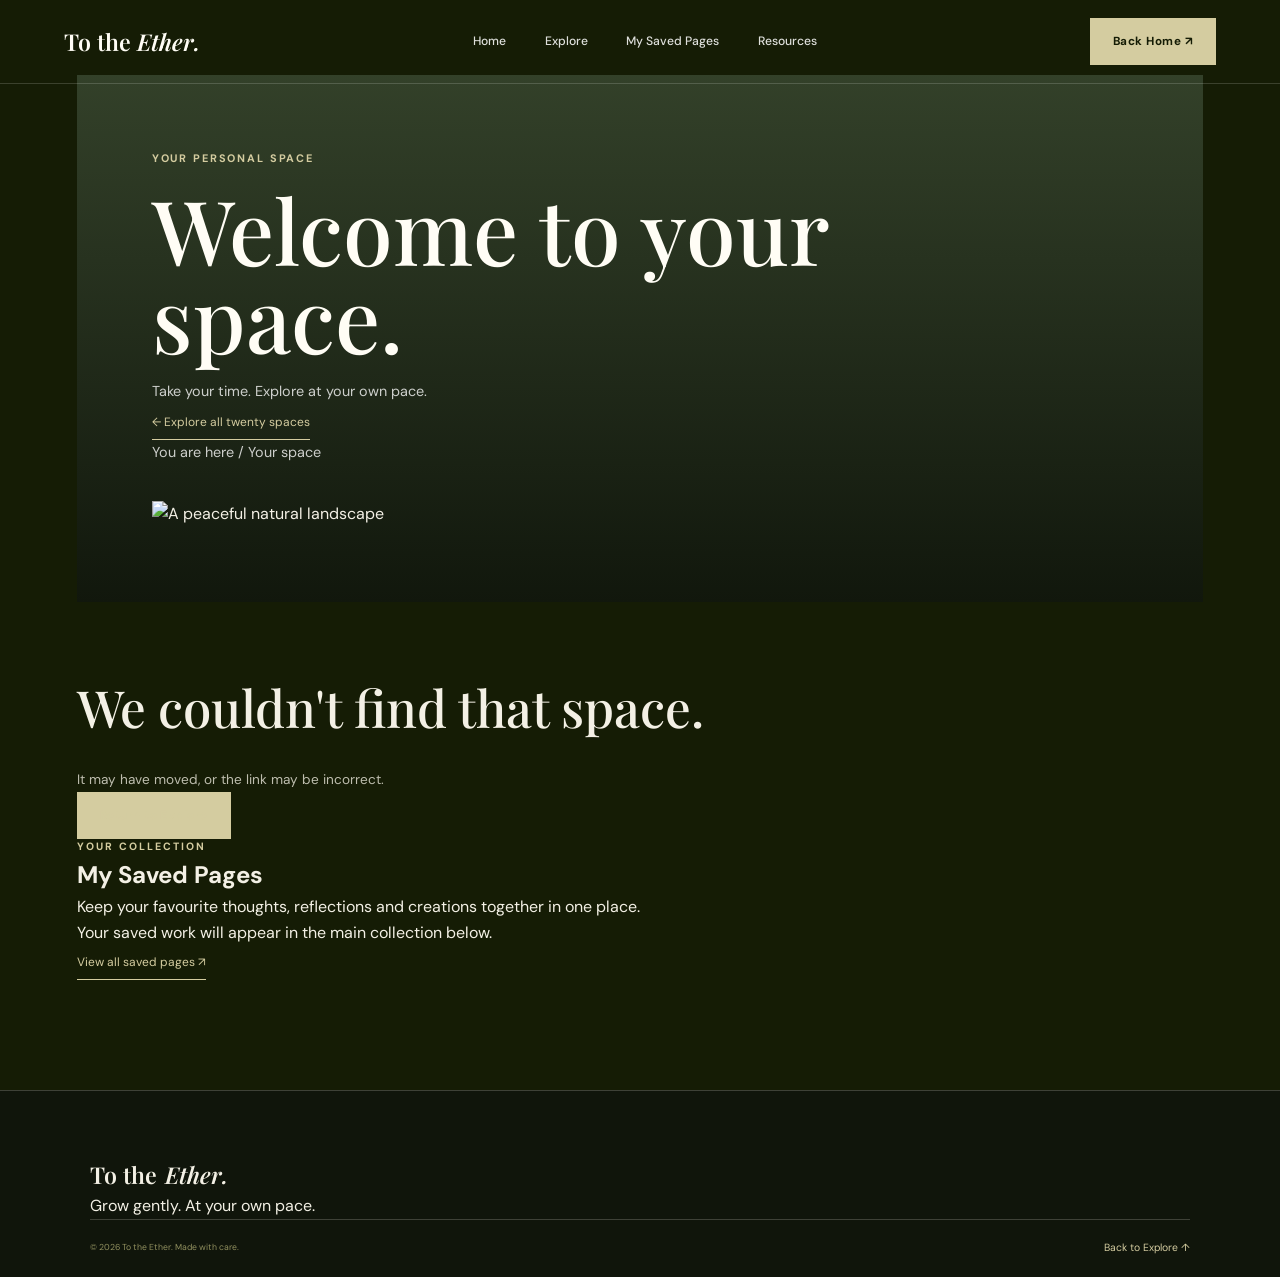
==== commit e4b16709: "Refactor feature.html for improved structure and content Updated the feature page with new meta desc" ====
--- a/feature.html
+++ b/feature.html
@@ -1,120 +1,154 @@
-
 <!DOCTYPE html>
 <html lang="en">
 <head>
   <meta charset="UTF-8">
   <meta name="viewport" content="width=device-width, initial-scale=1.0">
   <meta name="theme-color" content="#151C05">
-
-  <meta name="description" content="Explore your personal space at To the Ether.">
+  <meta name="description" content="Your personal space to reflect, learn, create and grow at your own pace.">
 
   <title>Your Space | To the Ether.</title>
 
+  <!-- Fonts -->
   <link rel="preconnect" href="https://fonts.googleapis.com">
   <link rel="preconnect" href="https://fonts.gstatic.com" crossorigin>
+  <link href="https://fonts.googleapis.com/css2?family=DM+Sans:wght@400;500;600;700&family=Playfair+Display:ital,wght@0,400;0,500;0,600;0,700;1,400;1,500&display=swap" rel="stylesheet">
 
-  <link href="https://fonts.googleapis.com/css2?family=DM+Sans:wght@400;500;600;700&family=Playfair+Display:ital,wght@0,500;0,600;0,700;1,500;1,600&display=swap" rel="stylesheet">
-
+  <!-- Main stylesheet -->
   <link rel="stylesheet" href="style.css">
 
+  <!-- Supabase authentication -->
   <script src="https://cdn.jsdelivr.net/npm/@supabase/supabase-js@2"></script>
+
+  <!-- Feature controller -->
   <script src="feature.js" defer></script>
 </head>
 
-<body>
+<body class="feature-page">
 
+  <!-- HEADER -->
   <header class="site-header">
-
-    <a class="brand" href="index.html">
-      <span class="brand-symbol">✳</span>
-      To the <i>Ether.</i>
+    <a href="index.html" class="brand">
+      <span>To the <em>Ether.</em></span>
     </a>
 
     <button
       class="menu-toggle"
       id="menuToggle"
-      aria-label="Open navigation"
+      type="button"
+      aria-label="Toggle navigation"
       aria-expanded="false"
-    >☰</button>
+    >
+      ☰
+    </button>
 
-    <nav class="main-nav" id="mainNav">
-      <a href="index.html#home">Home</a>
-      <a href="index.html#about">About Us</a>
+    <nav class="main-nav" id="mainNav" aria-label="Main navigation">
+      <a href="index.html">Home</a>
       <a href="index.html#explore">Explore</a>
+      <a href="index.html#saved">My Saved Pages</a>
       <a href="index.html#resources">Resources</a>
     </nav>
 
     <div class="header-actions">
-      <a class="header-cta" href="index.html#explore">
-        All spaces ↗
+      <a href="index.html" class="button button-primary">
+        Back Home ↗
       </a>
     </div>
-
   </header>
 
-  <main>
+  <!-- MAIN FEATURE PAGE -->
+  <main class="feature-main">
 
-    <div class="feature-breadcrumb section-wrap">
-      <a href="index.html">Home</a>
-      <span> / </span>
-      <a href="index.html#explore">Explore</a>
-      <span> / </span>
-      <span id="breadcrumbCurrent">Your space</span>
-    </div>
+    <!-- FEATURE INTRODUCTION -->
+    <section class="feature-hero">
 
-    <section class="feature-hero" id="featureHero">
-
-      <img
-        id="featureImage"
-        src="images/mood.jpg"
-        alt="Feature photograph"
-      >
-
-      <div class="feature-hero-content">
-
+      <div class="feature-hero-text">
         <p class="eyebrow" id="featureCategory">
-          YOUR SPACE
+          YOUR PERSONAL SPACE
         </p>
 
         <h1 id="featureTitle">
-          A little space for you.
+          Welcome to your space.
         </h1>
 
-        <p id="featureDescription"></p>
+        <p id="featureDescription">
+          Take your time. Explore at your own pace.
+        </p>
 
-        <a class="button button-primary" href="#featureContent">
-          Explore this space ↓
+        <a href="index.html#explore" class="text-link">
+          ← Explore all twenty spaces
         </a>
 
+        <p class="feature-breadcrumb">
+          You are here / <span id="breadcrumbCurrent">Your space</span>
+        </p>
+      </div>
+
+      <div class="feature-image-wrap">
+        <img
+          id="featureImage"
+          class="feature-image"
+          src="images/hero.jpg"
+          alt="A peaceful natural landscape"
+        >
       </div>
 
     </section>
 
-    <div class="feature-content">
+    <!-- FEATURE CONTENT -->
+    <section class="feature-workspace">
 
-      <div id="featureContent">
+      <div
+        id="featureContent"
+        class="feature-content"
+        aria-live="polite"
+      >
         <p>Loading your space...</p>
       </div>
 
-    </div>
+      <!-- SAVED PAGES SIDEBAR -->
+      <aside class="saved-sidebar">
+
+        <p class="eyebrow">YOUR COLLECTION</p>
+
+        <h2>My Saved Pages</h2>
+
+        <p>
+          Keep your favourite thoughts, reflections and creations
+          together in one place.
+        </p>
+
+        <div id="featureSavedPages">
+          <p>Your saved work will appear in the main collection below.</p>
+        </div>
+
+        <a href="index.html#saved" class="text-link">
+          View all saved pages ↗
+        </a>
+
+      </aside>
+
+    </section>
 
   </main>
 
+  <!-- FOOTER -->
   <footer class="site-footer">
 
-    <a class="brand" href="index.html">
-      To the <i>Ether.</i>
+    <a href="index.html" class="brand">
+      To the <em>Ether.</em>
     </a>
 
     <p>Grow gently. At your own pace.</p>
 
-    <a href="index.html#explore">
-      Explore other spaces ↑
-    </a>
+    <div class="footer-bottom">
+      <small>
+        © <span id="year"></span> To the Ether. Made with care.
+      </small>
 
-    <small>
-      © <span id="year"></span> To the Ether.
-    </small>
+      <a href="index.html#explore">
+        Back to Explore ↑
+      </a>
+    </div>
 
   </footer>
 
--- a/style.css
+++ b/style.css
@@ -1,42 +1,48 @@
 
 /* =========================================================
-   TO THE ETHER — COMPLETE DESIGN SYSTEM
-   Pinch of Pepper • Hinterlands • Basil • Nick's Nook • Wasabi
+   TO THE ETHER — COMPLETE WEBSITE STYLESHEET
+   Botanical editorial design
    ========================================================= */
 
+/* 01. ROOT AND RESET
+========================================================= */
+
 :root {
-  --pepper: #151C05;
-  --hinterlands: #2F3C11;
-  --basil: #57602C;
-  --nicks: #91905F;
-  --wasabi: #D4CCA0;
-
-  --cream: #F3F0E5;
-  --paper: #E9E5D5;
-  --muted: #C2C0A9;
-  --line: rgba(212,204,160,.2);
-  --glass: rgba(243,240,229,.07);
-  --shadow: 0 24px 70px rgba(0,0,0,.28);
-
+  --pepper: #151c05;
+  --hinterlands: #2f3c11;
+  --basil: #57602c;
+  --moss: #737b49;
+  --nicks: #91905f;
+  --wasabi: #d4cca0;
+  --cream: #f3f0e5;
+  --paper: #e9e5d5;
+  --white: #fffdf5;
+  --brown: #33291f;
+  --burgundy: #542b36;
+  --wine: #713c48;
+  --line: rgba(243, 240, 229, 0.2);
+  --dark-line: rgba(21, 28, 5, 0.2);
   --serif: "Playfair Display", Georgia, serif;
   --sans: "DM Sans", Arial, sans-serif;
+  --transition: 0.35s ease;
 }
 
 * {
+  margin: 0;
+  padding: 0;
   box-sizing: border-box;
 }
 
 html {
   scroll-behavior: smooth;
-  scroll-padding-top: 95px;
+  scroll-padding-top: 90px;
 }
 
 body {
-  margin: 0;
   background: var(--pepper);
   color: var(--cream);
   font-family: var(--sans);
-  line-height: 1.7;
+  line-height: 1.6;
   overflow-x: hidden;
 }
 
@@ -46,8 +52,7 @@
 
 img {
   display: block;
-  width: 100%;
-  object-fit: cover;
+  max-width: 100%;
 }
 
 a {
@@ -66,1000 +71,1550 @@
   cursor: pointer;
 }
 
-button:disabled {
-  cursor: not-allowed;
-  opacity: .6;
-}
-
 ::selection {
+  background: var(--wasabi);
   color: var(--pepper);
-  background: var(--wasabi);
 }
 
 .section-wrap {
-  width: min(1200px, calc(100% - 56px));
+  width: min(1380px, 90%);
   margin-inline: auto;
 }
 
-h1,
-h2,
-h3,
-p {
-  margin-top: 0;
-}
-
-h1,
-h2 {
-  font-family: var(--serif);
-  font-weight: 500;
-  letter-spacing: -.045em;
-  line-height: 1.08;
-}
-
-h1 em,
-h2 em {
-  color: var(--wasabi);
-  font-weight: 500;
-}
-
-button:focus-visible,
-a:focus-visible,
-input:focus-visible,
-textarea:focus-visible {
-  outline: 2px solid var(--wasabi);
-  outline-offset: 4px;
-}
-
-/* HEADER */
+.eyebrow {
+  font-size: 0.66rem;
+  font-weight: 700;
+  letter-spacing: 0.19em;
+  line-height: 1.6;
+  text-transform: uppercase;
+  color: var(--wasabi);
+}
+
+.section-index {
+  color: var(--nicks);
+  font-size: 0.7rem;
+  letter-spacing: 0.12em;
+  white-space: nowrap;
+}
+
+/* 02. HEADER
+========================================================= */
 
 .site-header {
+  position: absolute;
+  z-index: 50;
+  top: 0;
+  left: 0;
+  width: 100%;
   min-height: 82px;
-  padding: 14px max(28px, calc((100% - 1200px) / 2));
+  padding: 18px 5%;
   display: flex;
   align-items: center;
   justify-content: space-between;
-  gap: 26px;
-  position: sticky;
-  top: 0;
-  z-index: 100;
-  background: rgba(21,28,5,.94);
-  border-bottom: 1px solid var(--line);
-  backdrop-filter: blur(18px);
+  gap: 25px;
+  border-bottom: 1px solid rgba(255,255,255,0.16);
+  color: var(--white);
 }
 
 .brand {
   display: inline-flex;
   align-items: center;
-  gap: 9px;
+  gap: 8px;
   font-family: var(--serif);
-  font-size: 25px;
+  font-size: 1.45rem;
+  font-weight: 600;
   white-space: nowrap;
 }
 
 .brand i {
-  color: var(--wasabi);
+  font-weight: 400;
 }
 
 .brand-symbol {
   color: var(--wasabi);
-  font-size: 24px;
+  font-family: var(--sans);
+  font-size: 1.3rem;
 }
 
 .main-nav {
   display: flex;
   align-items: center;
-  gap: 32px;
-}
-
-.main-nav a {
-  color: var(--muted);
-  font-size: 10px;
-  letter-spacing: .14em;
-  text-transform: uppercase;
-  transition: color .2s;
+  justify-content: center;
+  gap: clamp(18px, 3vw, 43px);
+}
+
+.main-nav a,
+.header-login {
+  position: relative;
+  color: rgba(255,255,255,0.86);
+  font-size: 0.76rem;
+  font-weight: 500;
+  transition: color var(--transition);
+}
+
+.main-nav a::after {
+  content: "";
+  position: absolute;
+  left: 0;
+  bottom: -7px;
+  width: 0;
+  height: 1px;
+  background: var(--wasabi);
+  transition: width var(--transition);
 }
 
 .main-nav a:hover {
   color: var(--wasabi);
 }
 
+.main-nav a:hover::after {
+  width: 100%;
+}
+
 .header-actions {
   display: flex;
   align-items: center;
-  gap: 13px;
+  gap: 18px;
 }
 
 .header-login {
+  background: transparent;
   border: 0;
+}
+
+.header-login:hover {
+  color: var(--wasabi);
+}
+
+.header-cta {
+  padding: 11px 19px;
+  color: var(--pepper);
+  background: var(--wasabi);
+  border: 1px solid var(--wasabi);
+  font-size: 0.72rem;
+  font-weight: 700;
+  transition: var(--transition);
+}
+
+.header-cta:hover {
   background: transparent;
-  color: var(--cream);
-  font-size: 11px;
-  padding: 10px;
-}
-
-.header-login:hover {
-  color: var(--wasabi);
-}
-
-.header-cta {
-  border: 1px solid rgba(212,204,160,.65);
-  color: var(--wasabi);
-  padding: 11px 17px;
-  font-size: 10px;
-  letter-spacing: .12em;
-  text-transform: uppercase;
-  transition: .25s;
-}
-
-.header-cta:hover {
-  background: var(--wasabi);
-  color: var(--pepper);
+  color: var(--wasabi);
 }
 
 .menu-toggle {
   display: none;
-  background: none;
-  border: 0;
   color: var(--cream);
-  font-size: 25px;
-}
-
-/* TYPOGRAPHY */
-
-.eyebrow {
-  color: var(--wasabi);
-  font-size: 10px;
-  font-weight: 700;
-  letter-spacing: .2em;
+  background: transparent;
+  border: 1px solid var(--line);
+  padding: 8px 12px;
+  font-size: 1.2rem;
+}
+
+/* 03. HERO — BOTANICAL PHOTO COMPOSITION
+========================================================= */
+
+.hero {
+  position: relative;
+  min-height: 850px;
+  min-height: min(950px, 100svh);
+  display: flex;
+  align-items: center;
+  isolation: isolate;
+  overflow: hidden;
+  background: #344337;
+}
+
+.hero-image,
+.hero-overlay {
+  position: absolute;
+  inset: 0;
+}
+
+.hero-image {
+  z-index: -3;
+}
+
+.hero-image img {
+  width: 100%;
+  height: 100%;
+  object-fit: cover;
+  object-position: center;
+}
+
+.hero-overlay {
+  z-index: -2;
+  background:
+    linear-gradient(90deg,
+      rgba(13, 21, 12, 0.68) 0%,
+      rgba(13, 21, 12, 0.36) 46%,
+      rgba(13, 21, 12, 0.12) 100%),
+    linear-gradient(0deg,
+      rgba(13, 21, 12, 0.35),
+      transparent 50%);
+}
+
+.hero-content {
+  width: min(900px, 78%);
+  padding: 145px 0 100px 7%;
+  position: relative;
+  z-index: 2;
+}
+
+.hero-content .eyebrow {
+  margin-bottom: 30px;
+}
+
+.hero h1 {
+  max-width: 1000px;
+  font-family: var(--sans);
+  font-size: clamp(3.4rem, 8.3vw, 8.3rem);
+  font-weight: 600;
+  line-height: 0.91;
+  letter-spacing: -0.075em;
   text-transform: uppercase;
-  margin-bottom: 22px;
-}
-
-.eyebrow span {
-  display: inline-block;
-  width: 27px;
-  height: 1px;
-  background: var(--wasabi);
-  margin-right: 9px;
-  vertical-align: middle;
-}
-
-/* HERO */
-
-.hero {
-  min-height: 680px;
-  padding-top: 76px;
-  padding-bottom: 85px;
-  display: grid;
-  grid-template-columns: 1fr .92fr;
+  color: var(--white);
+}
+
+.hero h1 em {
+  font-family: var(--serif);
+  font-weight: 500;
+  font-style: italic;
+  text-transform: none;
+  letter-spacing: -0.065em;
+}
+
+.hero-description {
+  max-width: 420px;
+  margin-top: 35px;
+  color: rgba(255,255,255,0.86);
+  font-size: 0.95rem;
+  line-height: 1.85;
+}
+
+.hero-actions {
+  display: flex;
   align-items: center;
-  gap: 65px;
-}
-
-.hero-copy h1 {
-  font-size: clamp(58px, 7vw, 94px);
-  margin-bottom: 27px;
-}
-
-.hero-description {
-  color: var(--muted);
-  max-width: 490px;
-  font-size: 15px;
-  line-height: 1.95;
-}
-
-.hero-actions {
-  display: flex;
   flex-wrap: wrap;
-  align-items: center;
-  gap: 25px;
-  margin-top: 35px;
+  gap: 13px;
+  margin-top: 30px;
 }
 
 .button {
   display: inline-flex;
   align-items: center;
   justify-content: center;
-  border: 0;
-  padding: 15px 21px;
-  font-size: 10px;
+  min-height: 47px;
+  padding: 12px 22px;
+  font-size: 0.73rem;
   font-weight: 700;
-  letter-spacing: .1em;
-  text-transform: uppercase;
-  transition: .25s;
+  letter-spacing: 0.04em;
+  transition: var(--transition);
+  border: 1px solid transparent;
 }
 
 .button-primary {
+  color: var(--pepper);
+  background: var(--wasabi);
+  border-color: var(--wasabi);
+}
+
+.button-primary:hover {
+  background: var(--cream);
+  border-color: var(--cream);
+  transform: translateY(-3px);
+}
+
+.button-outline {
+  color: var(--white);
+  border-color: rgba(255,255,255,0.7);
+  background: rgba(255,255,255,0.05);
+}
+
+.button-outline:hover {
+  color: var(--pepper);
+  background: var(--cream);
+}
+
+.hero-note {
+  margin-top: 45px;
+  color: rgba(255,255,255,0.72);
+  font-size: 0.62rem;
+  letter-spacing: 0.2em;
+}
+
+.hero-side-note {
+  position: absolute;
+  right: 4%;
+  bottom: 42px;
+  writing-mode: vertical-rl;
+  color: rgba(255,255,255,0.75);
+  font-size: 0.59rem;
+  letter-spacing: 0.2em;
+}
+
+/* 04. TICKER
+========================================================= */
+
+.ticker {
+  overflow: hidden;
+  padding: 16px 0;
   background: var(--wasabi);
   color: var(--pepper);
-}
-
-.button-primary:hover {
-  background: var(--cream);
-  transform: translateY(-3px);
+  border-bottom: 1px solid rgba(21,28,5,0.15);
+}
+
+.ticker-track {
+  width: max-content;
+  display: flex;
+  align-items: center;
+  gap: 35px;
+  animation: tickerMove 34s linear infinite;
+}
+
+.ticker-track span {
+  font-size: 0.66rem;
+  font-weight: 700;
+  letter-spacing: 0.17em;
+  white-space: nowrap;
+}
+
+.ticker-track span:nth-child(even) {
+  font-size: 1.1rem;
+}
+
+@keyframes tickerMove {
+  from { transform: translateX(0); }
+  to { transform: translateX(-50%); }
+}
+
+/* 05. INTRODUCTION
+========================================================= */
+
+.intro-section {
+  padding-top: 145px;
+  padding-bottom: 145px;
+}
+
+.intro-label {
+  display: flex;
+  align-items: center;
+  justify-content: space-between;
+  padding-bottom: 22px;
+  border-bottom: 1px solid var(--line);
+}
+
+.intro-number {
+  color: var(--nicks);
+  font-size: 0.68rem;
+  letter-spacing: 0.12em;
+}
+
+.intro-content {
+  display: grid;
+  grid-template-columns: 1.2fr 0.8fr;
+  gap: 10%;
+  padding-top: 65px;
+  align-items: start;
+}
+
+.intro-content h2,
+.section-heading h2,
+.about-content h2,
+.stories-section h2,
+.saved-library-content h2 {
+  font-family: var(--serif);
+  font-size: clamp(2.8rem, 5.5vw, 6rem);
+  font-weight: 500;
+  line-height: 1.02;
+  letter-spacing: -0.055em;
+}
+
+.intro-content h2 i,
+.section-heading h2 i,
+.about-content h2 i,
+.stories-section h2 i,
+.saved-library-content h2 i {
+  color: var(--wasabi);
+  font-weight: 400;
+}
+
+.intro-copy {
+  padding-top: 8px;
+}
+
+.intro-copy p {
+  margin-bottom: 22px;
+  color: rgba(243,240,229,0.72);
+  font-size: 0.91rem;
+  line-height: 1.9;
 }
 
 .text-link {
-  color: var(--cream);
-  font-size: 12px;
+  display: inline-block;
+  margin-top: 8px;
+  padding-bottom: 7px;
+  border-bottom: 1px solid var(--wasabi);
+  color: var(--wasabi);
+  font-size: 0.75rem;
+  transition: var(--transition);
 }
 
 .text-link:hover {
-  color: var(--wasabi);
-}
-
-.hero-footnote {
-  margin-top: 65px;
-  color: var(--muted);
-  font-size: 11px;
-  letter-spacing: .06em;
-}
-
-.hero-footnote span {
-  color: var(--wasabi);
-  margin-right: 8px;
-}
-
-.hero-visual {
-  height: 525px;
+  color: var(--white);
+  border-color: var(--white);
+}
+
+/* 06. FULL-WIDTH IMAGE BREAK
+========================================================= */
+
+.image-break {
   position: relative;
+  height: clamp(420px, 66vw, 760px);
   overflow: hidden;
-  background: var(--basil);
-}
-
-.hero-visual::after {
+  isolation: isolate;
+}
+
+.image-break img {
+  position: absolute;
+  inset: 0;
+  z-index: -2;
+  width: 100%;
+  height: 100%;
+  object-fit: cover;
+  object-position: center;
+}
+
+.image-break-overlay {
+  position: absolute;
+  inset: 0;
+  z-index: -1;
+  background: linear-gradient(
+    90deg,
+    rgba(15,23,12,0.72),
+    rgba(15,23,12,0.05)
+  );
+}
+
+.image-break-text {
+  position: absolute;
+  left: 8%;
+  bottom: 11%;
+}
+
+.image-break-text .eyebrow {
+  margin-bottom: 20px;
+}
+
+.image-break-text h2 {
+  color: var(--white);
+  font-size: clamp(3.2rem, 7vw, 7rem);
+  line-height: 0.98;
+  letter-spacing: -0.06em;
+  font-family: var(--sans);
+  font-weight: 600;
+  text-transform: uppercase;
+}
+
+.image-break-text h2 i {
+  font-family: var(--serif);
+  font-weight: 400;
+  text-transform: none;
+}
+
+/* 07. EXPLORE SECTION
+========================================================= */
+
+.explore-section {
+  padding-top: 140px;
+  padding-bottom: 140px;
+}
+
+.section-heading {
+  display: flex;
+  justify-content: space-between;
+  align-items: end;
+  gap: 30px;
+  padding-bottom: 38px;
+  border-bottom: 1px solid var(--line);
+}
+
+.section-heading .eyebrow {
+  margin-bottom: 22px;
+}
+
+.section-heading h2 {
+  margin-bottom: 20px;
+}
+
+.section-heading > div > p:last-child {
+  max-width: 520px;
+  color: rgba(243,240,229,0.65);
+  font-size: 0.85rem;
+}
+
+.filter-bar {
+  display: flex;
+  flex-wrap: wrap;
+  gap: 9px;
+  padding: 30px 0;
+}
+
+.filter-button {
+  padding: 10px 17px;
+  color: rgba(243,240,229,0.75);
+  border: 1px solid var(--line);
+  background: transparent;
+  font-size: 0.69rem;
+  transition: var(--transition);
+}
+
+.filter-button:hover,
+.filter-button.active {
+  color: var(--pepper);
+  background: var(--wasabi);
+  border-color: var(--wasabi);
+}
+
+.feature-grid,
+#featureGrid,
+.features-grid {
+  display: grid;
+  grid-template-columns: repeat(4, minmax(0, 1fr));
+  gap: 15px;
+}
+
+/* All dynamically generated cards */
+
+.feature-card,
+.feature-grid > a,
+#featureGrid > a,
+.features-grid > a {
+  position: relative;
+  isolation: isolate;
+  display: flex;
+  min-height: 350px;
+  flex-direction: column;
+  justify-content: flex-end;
+  padding: 25px;
+  overflow: hidden;
+  color: var(--white);
+  background-color: var(--hinterlands);
+  border: 1px solid rgba(255,255,255,0.12);
+  transition:
+    transform var(--transition),
+    border-color var(--transition),
+    box-shadow var(--transition);
+  cursor: pointer;
+}
+
+.feature-card:hover,
+.feature-grid > a:hover,
+#featureGrid > a:hover,
+.features-grid > a:hover {
+  transform: translateY(-7px);
+  border-color: rgba(212,204,160,0.7);
+  box-shadow: 0 22px 50px rgba(0,0,0,0.25);
+}
+
+/* Card photograph */
+
+.feature-card img,
+.feature-card .card-image,
+.feature-card .feature-card-image,
+#featureGrid > a img,
+.features-grid > a img {
+  position: absolute;
+  z-index: -3;
+  inset: 0;
+  width: 100%;
+  height: 100%;
+  object-fit: cover;
+  transition: transform 0.7s ease;
+  pointer-events: none;
+}
+
+.feature-card:hover img,
+.feature-card:hover .card-image,
+.feature-card:hover .feature-card-image {
+  transform: scale(1.07);
+}
+
+/* Card colour backgrounds */
+
+.feature-card:nth-child(10n + 1) {
+  background-color: #46552d;
+}
+
+.feature-card:nth-child(10n + 2) {
+  background-color: #542b36;
+}
+
+.feature-card:nth-child(10n + 3) {
+  background-color: #303e43;
+}
+
+.feature-card:nth-child(10n + 4) {
+  background-color: #665039;
+}
+
+.feature-card:nth-child(10n + 5) {
+  background-color: #596044;
+}
+
+.feature-card:nth-child(10n + 6) {
+  background-color: #383b29;
+}
+
+.feature-card:nth-child(10n + 7) {
+  background-color: #64464b;
+}
+
+.feature-card:nth-child(10n + 8) {
+  background-color: #3c5149;
+}
+
+.feature-card:nth-child(10n + 9) {
+  background-color: #675d3f;
+}
+
+.feature-card:nth-child(10n + 10) {
+  background-color: #453b34;
+}
+
+/* Card overlays */
+
+.feature-card::before,
+.feature-grid > a::before,
+#featureGrid > a::before,
+.features-grid > a::before {
   content: "";
   position: absolute;
+  z-index: -2;
   inset: 0;
   background: linear-gradient(
     180deg,
-    transparent 30%,
-    rgba(10,15,4,.82)
+    rgba(9,14,8,0.08) 0%,
+    rgba(9,14,8,0.24) 35%,
+    rgba(9,14,8,0.87) 100%
   );
   pointer-events: none;
 }
 
-.hero-visual img {
+.feature-card::after,
+.feature-grid > a::after,
+#featureGrid > a::after,
+.features-grid > a::after {
+  content: "";
+  position: absolute;
+  z-index: -1;
+  inset: 0;
+  background: var(--card-tint, transparent);
+  opacity: 0.12;
+  pointer-events: none;
+}
+
+/* Card text */
+
+.feature-card h3,
+.feature-card h2,
+.feature-card .card-title {
+  margin-bottom: 11px;
+  color: var(--white);
+  font-family: var(--serif);
+  font-size: clamp(1.45rem, 2vw, 2.05rem);
+  font-weight: 500;
+  line-height: 1.08;
+}
+
+.feature-card p {
+  max-width: 330px;
+  margin-bottom: 16px;
+  color: rgba(255,255,255,0.82);
+  font-size: 0.76rem;
+  line-height: 1.7;
+}
+
+.feature-card .card-number,
+.feature-card .feature-number {
+  display: block;
+  margin-bottom: auto;
+  color: var(--wasabi);
+  font-size: 0.68rem;
+  letter-spacing: 0.15em;
+}
+
+.feature-card a,
+.feature-card .card-link {
+  display: inline-block;
+  align-self: flex-start;
+  padding-bottom: 5px;
+  color: var(--wasabi);
+  border-bottom: 1px solid rgba(212,204,160,0.65);
+  font-size: 0.7rem;
+  font-weight: 700;
+}
+
+.explore-bottom {
+  padding-top: 30px;
+  color: var(--nicks);
+  font-size: 0.75rem;
+  text-align: right;
+}
+
+/* 08. ABOUT US — EDITORIAL SPLIT
+========================================================= */
+
+.about-section {
+  display: grid;
+  grid-template-columns: 0.95fr 1.05fr;
+  min-height: 760px;
+  background: #263128;
+  border-top: 1px solid var(--line);
+  border-bottom: 1px solid var(--line);
+}
+
+.about-image {
+  position: relative;
+  min-height: 650px;
+  overflow: hidden;
+}
+
+.about-image img {
+  width: 100%;
   height: 100%;
-  transition: transform .8s;
-}
-
-.hero-visual:hover img {
-  transform: scale(1.04);
-}
-
-.hero-image-label {
-  position: absolute;
-  z-index: 2;
+  min-height: 650px;
+  object-fit: cover;
+  filter: saturate(0.75);
+}
+
+.about-image-caption {
+  position: absolute;
+  right: 28px;
+  bottom: 28px;
+  left: 28px;
+  display: flex;
+  justify-content: space-between;
+  padding-top: 14px;
+  border-top: 1px solid rgba(255,255,255,0.55);
+  color: var(--white);
+  font-size: 0.62rem;
+  letter-spacing: 0.15em;
+}
+
+.about-content {
+  padding: clamp(45px, 7vw, 105px);
+}
+
+.about-content > .eyebrow {
+  margin-bottom: 30px;
+}
+
+.about-content h2 {
+  margin-bottom: 30px;
+  font-size: clamp(2.7rem, 4.7vw, 5.2rem);
+}
+
+.about-content > p:not(.eyebrow) {
+  margin-bottom: 18px;
+  color: rgba(243,240,229,0.75);
+  font-size: 0.84rem;
+  line-height: 1.9;
+}
+
+.about-values {
+  display: grid;
+  grid-template-columns: repeat(2, 1fr);
+  margin-top: 45px;
+  border-top: 1px solid var(--line);
+  border-left: 1px solid var(--line);
+}
+
+.about-values > div {
+  min-height: 130px;
+  padding: 20px;
+  border-right: 1px solid var(--line);
+  border-bottom: 1px solid var(--line);
+}
+
+.about-values span {
+  color: var(--wasabi);
+  font-size: 0.65rem;
+  letter-spacing: 0.12em;
+}
+
+.about-values h3 {
+  margin-top: 10px;
+  font-family: var(--serif);
+  font-size: 1.2rem;
+  font-weight: 500;
+}
+
+.about-values p {
+  margin-top: 5px;
+  color: rgba(243,240,229,0.6);
+  font-size: 0.7rem;
+}
+
+.about-signature {
+  display: flex;
+  flex-direction: column;
+  margin-top: 35px;
+  color: var(--nicks);
+  font-size: 0.7rem;
+}
+
+.about-signature strong {
+  color: var(--wasabi);
+  font-family: var(--serif);
+  font-size: 1.8rem;
+  font-weight: 500;
+}
+
+/* 09. STORIES
+========================================================= */
+
+.stories-section {
+  padding-top: 140px;
+  padding-bottom: 140px;
+}
+
+.stories-layout {
+  display: grid;
+  grid-template-columns: 1.2fr 0.8fr;
+  gap: 16px;
+  margin-top: 40px;
+}
+
+.story-feature {
+  position: relative;
+  min-height: 560px;
+  overflow: hidden;
+  isolation: isolate;
+  background: var(--burgundy);
+}
+
+.story-feature img {
+  position: absolute;
+  z-index: -2;
+  inset: 0;
+  width: 100%;
+  height: 100%;
+  object-fit: cover;
+}
+
+.story-feature-overlay {
+  position: absolute;
+  z-index: -1;
+  inset: 0;
+  background: linear-gradient(
+    0deg,
+    rgba(20,15,12,0.88),
+    rgba(20,15,12,0.04) 80%
+  );
+}
+
+.story-feature-content {
+  position: absolute;
+  right: 35px;
+  bottom: 35px;
   left: 35px;
-  bottom: 34px;
-}
-
-.hero-image-label span,
-.image-caption {
-  color: var(--wasabi);
-  font-size: 9px;
-  letter-spacing: .18em;
-}
-
-.hero-image-label p {
+}
+
+.story-feature-content h3 {
+  margin: 17px 0;
   font-family: var(--serif);
-  font-size: 35px;
-  line-height: 1.15;
-  margin: 15px 0 0;
-}
-
-.hero-side-note {
-  position: absolute;
-  z-index: 2;
-  right: 18px;
-  top: 25px;
-  writing-mode: vertical-rl;
-  color: var(--cream);
-  font-size: 9px;
-  letter-spacing: .2em;
-}
-
-/* TICKER */
-
-.ticker {
-  overflow: hidden;
-  background: var(--wasabi);
-  color: var(--pepper);
-  padding: 18px 0;
-}
-
-.ticker div {
-  display: flex;
-  justify-content: space-around;
-  align-items: center;
-  gap: 30px;
-  min-width: 800px;
-  font-size: 10px;
-  font-weight: 700;
-  letter-spacing: .14em;
-}
-
-.ticker span {
-  white-space: nowrap;
-}
-
-/* INTRO */
-
-.intro-section {
+  font-size: clamp(2rem, 4vw, 3.7rem);
+  font-weight: 500;
+  line-height: 1.05;
+}
+
+.story-feature-content a,
+.story-small a {
+  display: inline-block;
+  padding-bottom: 5px;
+  border-bottom: 1px solid var(--wasabi);
+  color: var(--wasabi);
+  font-size: 0.72rem;
+}
+
+.story-side {
+  display: grid;
+  grid-template-rows: 1fr 1fr;
+  gap: 16px;
+}
+
+.story-small {
+  padding: clamp(25px, 4vw, 48px);
+  background: #29352a;
+  border: 1px solid var(--line);
+}
+
+.story-small:nth-child(2) {
+  background: #49313a;
+}
+
+.story-small h3 {
+  margin: 24px 0 14px;
+  font-family: var(--serif);
+  font-size: clamp(1.7rem, 2.5vw, 2.5rem);
+  font-weight: 500;
+  line-height: 1.1;
+}
+
+.story-small > p:not(.eyebrow) {
+  margin-bottom: 22px;
+  color: rgba(243,240,229,0.72);
+  font-size: 0.8rem;
+  line-height: 1.8;
+}
+
+/* 10. RESOURCES
+========================================================= */
+
+.resources-section {
   padding-top: 120px;
   padding-bottom: 120px;
+  border-top: 1px solid var(--line);
+}
+
+.resources-grid {
   display: grid;
-  grid-template-columns: 1.1fr .8fr;
-  gap: 80px;
-  align-items: end;
-}
-
-.intro-section h2,
-.section-heading h2 {
-  font-size: clamp(42px, 5.5vw, 68px);
-  margin-bottom: 0;
-}
-
-.intro-section > p {
-  color: var(--muted);
-  font-size: 15px;
-  line-height: 2;
-  max-width: 470px;
-  margin-bottom: 5px;
-}
-
-/* EXPLORE */
-
-.explore-section {
-  padding-top: 75px;
-  padding-bottom: 130px;
-}
-
-.section-heading {
+  grid-template-columns: repeat(3, minmax(0, 1fr));
+  margin-top: 45px;
+  border-top: 1px solid var(--line);
+  border-left: 1px solid var(--line);
+}
+
+.resource-card {
+  position: relative;
+  min-height: 280px;
+  padding: 30px;
+  border-right: 1px solid var(--line);
+  border-bottom: 1px solid var(--line);
+  background: rgba(255,255,255,0.015);
+  transition: background var(--transition);
+}
+
+.resource-card:hover {
+  background: rgba(212,204,160,0.07);
+}
+
+.resource-number {
+  position: absolute;
+  top: 28px;
+  right: 28px;
+  color: var(--nicks);
+  font-size: 0.67rem;
+}
+
+.resource-card .eyebrow {
+  margin-bottom: 25px;
+}
+
+.resource-card h3 {
+  margin-bottom: 13px;
+  font-family: var(--serif);
+  font-size: 1.7rem;
+  font-weight: 500;
+}
+
+.resource-card > p:not(.eyebrow) {
+  min-height: 75px;
+  margin-bottom: 20px;
+  color: rgba(243,240,229,0.68);
+  font-size: 0.77rem;
+  line-height: 1.8;
+}
+
+.resource-card a {
+  display: inline-block;
+  padding-bottom: 5px;
+  border-bottom: 1px solid var(--wasabi);
+  color: var(--wasabi);
+  font-size: 0.7rem;
+}
+
+.resources-note {
+  max-width: 780px;
+  margin-top: 28px;
+  color: var(--nicks);
+  font-size: 0.7rem;
+  line-height: 1.8;
+}
+
+/* 11. SAVED LIBRARY
+========================================================= */
+
+.saved-library-section {
+  padding-top: 100px;
+  padding-bottom: 100px;
+  border-top: 1px solid var(--line);
+}
+
+.saved-library-content {
   display: flex;
   justify-content: space-between;
-  align-items: end;
-  gap: 40px;
-  margin-bottom: 45px;
-}
-
-.section-side-text {
+  align-items: center;
+  gap: 35px;
+  padding: clamp(35px, 7vw, 85px);
+  background:
+    linear-gradient(115deg, rgba(47,60,17,0.98), rgba(21,28,5,0.92));
+  border: 1px solid rgba(212,204,160,0.25);
+}
+
+.saved-library-content .eyebrow {
+  margin-bottom: 20px;
+}
+
+.saved-library-content h2 {
+  margin-bottom: 18px;
+  font-size: clamp(2.4rem, 4.8vw, 4.8rem);
+}
+
+.saved-library-content p:not(.eyebrow) {
+  max-width: 490px;
+  color: rgba(243,240,229,0.72);
+  font-size: 0.83rem;
+  line-height: 1.8;
+}
+
+/* 12. CLOSING IMAGE
+========================================================= */
+
+.closing-section {
+  position: relative;
+  min-height: 620px;
+  display: flex;
+  align-items: center;
+  overflow: hidden;
+  isolation: isolate;
+}
+
+.closing-section > img {
+  position: absolute;
+  z-index: -2;
+  inset: 0;
+  width: 100%;
+  height: 100%;
+  object-fit: cover;
+}
+
+.closing-overlay {
+  position: absolute;
+  z-index: -1;
+  inset: 0;
+  background: rgba(13,20,11,0.68);
+}
+
+.closing-content {
+  width: min(800px, 85%);
+  margin-left: 8%;
+  padding: 100px 0;
+}
+
+.closing-content .eyebrow {
+  margin-bottom: 22px;
+}
+
+.closing-content h2 {
+  margin-bottom: 22px;
+  font-family: var(--serif);
+  font-size: clamp(3.2rem, 7vw, 6.5rem);
+  font-weight: 500;
+  line-height: 1;
+}
+
+.closing-content h2 i {
+  color: var(--wasabi);
+  font-weight: 400;
+}
+
+.closing-content > p:not(.eyebrow) {
+  max-width: 430px;
+  margin-bottom: 27px;
+  color: rgba(255,255,255,0.78);
+  font-size: 0.85rem;
+}
+
+/* 13. AUTHENTICATION MODAL
+========================================================= */
+
+.auth-modal {
+  position: fixed;
+  z-index: 200;
+  inset: 0;
+  display: flex;
+  align-items: center;
+  justify-content: center;
+  padding: 20px;
+}
+
+.auth-modal[hidden] {
+  display: none !important;
+}
+
+.auth-modal-backdrop {
+  position: absolute;
+  inset: 0;
+  background: rgba(0,0,0,0.78);
+  backdrop-filter: blur(7px);
+}
+
+.auth-modal-content {
+  position: relative;
+  z-index: 1;
+  width: min(460px, 100%);
+  max-height: 90svh;
+  overflow-y: auto;
+  padding: 45px;
+  color: var(--cream);
+  background: #273128;
+  border: 1px solid var(--line);
+  box-shadow: 0 25px 80px rgba(0,0,0,0.4);
+}
+
+.auth-close {
+  position: absolute;
+  top: 12px;
+  right: 18px;
+  color: var(--cream);
+  background: transparent;
+  border: 0;
+  font-size: 1.8rem;
+}
+
+.auth-modal-content .eyebrow {
+  margin-bottom: 16px;
+}
+
+.auth-modal-content h2 {
+  margin-bottom: 10px;
+  font-family: var(--serif);
+  font-size: 2.8rem;
+  font-weight: 500;
+}
+
+.auth-modal-content > p:not(.eyebrow) {
+  margin-bottom: 25px;
+  color: rgba(243,240,229,0.7);
+  font-size: 0.8rem;
+}
+
+.auth-modal-content form {
+  display: flex;
+  flex-direction: column;
+}
+
+.auth-modal-content label {
+  margin: 14px 0 7px;
+  color: var(--wasabi);
+  font-size: 0.72rem;
+}
+
+.auth-modal-content input {
+  width: 100%;
+  min-height: 47px;
+  padding: 12px;
+  color: var(--cream);
+  background: rgba(255,255,255,0.05);
+  border: 1px solid var(--line);
+  outline: none;
+}
+
+.auth-modal-content input:focus {
+  border-color: var(--wasabi);
+}
+
+.auth-modal-content form button {
+  width: 100%;
+  margin-top: 24px;
+}
+
+#authMessage {
+  min-height: 22px;
+  margin-top: 15px;
+  color: var(--wasabi);
+  font-size: 0.76rem;
+}
+
+.auth-switch {
+  margin-top: 12px;
+  padding: 0;
+  color: var(--wasabi);
+  background: transparent;
+  border: 0;
+  font-size: 0.76rem;
+  text-align: left;
+}
+
+.auth-switch:hover {
+  text-decoration: underline;
+}
+
+/* 14. FOOTER
+========================================================= */
+
+.site-footer {
+  padding: 65px 7% 20px;
+  background: #10150b;
+  border-top: 1px solid var(--line);
+}
+
+.footer-main {
+  display: grid;
+  grid-template-columns: 1.5fr 0.7fr 0.8fr;
+  gap: 55px;
+  padding-bottom: 55px;
+}
+
+.footer-brand .brand {
+  font-size: 2rem;
+}
+
+.footer-brand > p {
   max-width: 300px;
-  color: var(--muted);
-  font-size: 13px;
-  line-height: 1.9;
-}
-
-.filter-row {
-  display: flex;
+  margin-top: 18px;
+  color: rgba(243,240,229,0.58);
+  font-size: 0.8rem;
+  line-height: 1.8;
+}
+
+.footer-links {
+  display: flex;
+  flex-direction: column;
+  align-items: flex-start;
+  gap: 12px;
+}
+
+.footer-links h3 {
+  margin-bottom: 9px;
+  color: var(--wasabi);
+  font-size: 0.72rem;
+  letter-spacing: 0.1em;
+  text-transform: uppercase;
+}
+
+.footer-links a {
+  color: rgba(243,240,229,0.65);
+  font-size: 0.76rem;
+  transition: color var(--transition);
+}
+
+.footer-links a:hover,
+.footer-bottom a:hover {
+  color: var(--wasabi);
+}
+
+.footer-bottom {
+  display: flex;
+  justify-content: space-between;
+  align-items: center;
   flex-wrap: wrap;
-  gap: 10px;
-  margin-bottom: 25px;
-}
-
-.filter-chip {
-  padding: 10px 17px;
-  color: var(--muted);
-  background: transparent;
-  border: 1px solid var(--line);
-  font-size: 10px;
-  letter-spacing: .08em;
-  transition: .2s;
-}
-
-.filter-chip:hover,
-.filter-chip.active {
+  gap: 15px;
+  padding-top: 20px;
+  border-top: 1px solid var(--line);
+  color: var(--nicks);
+  font-size: 0.65rem;
+}
+
+.footer-bottom a {
+  color: var(--wasabi);
+}
+
+/* 15. FEATURE PAGE
+========================================================= */
+
+.feature-page {
+  background: var(--pepper);
+}
+
+.feature-header {
+  position: relative;
+  z-index: 10;
+  min-height: 80px;
+  padding: 18px 6%;
+  display: flex;
+  align-items: center;
+  justify-content: space-between;
+  border-bottom: 1px solid var(--line);
+}
+
+.back-link {
+  color: var(--wasabi);
+  font-size: 0.7rem;
+  letter-spacing: 0.12em;
+}
+
+.feature-main {
+  width: min(1200px, 88%);
+  margin: 0 auto;
+  padding: 75px 0 110px;
+}
+
+.feature-breadcrumb {
+  margin-bottom: 35px;
+  color: var(--nicks);
+  font-size: 0.72rem;
+}
+
+.feature-breadcrumb a:hover {
+  color: var(--wasabi);
+}
+
+.feature-hero {
+  position: relative;
+  min-height: 500px;
+  margin-bottom: 65px;
+  display: flex;
+  flex-direction: column;
+  justify-content: flex-end;
+  padding: clamp(30px, 6vw, 75px);
+  overflow: hidden;
+  isolation: isolate;
+  background: #35432b;
+}
+
+.feature-hero > img {
+  position: absolute;
+  z-index: -2;
+  inset: 0;
+  width: 100%;
+  height: 100%;
+  object-fit: cover;
+}
+
+.feature-hero::after {
+  content: "";
+  position: absolute;
+  z-index: -1;
+  inset: 0;
+  background: linear-gradient(
+    0deg,
+    rgba(12,17,8,0.88),
+    rgba(12,17,8,0.05)
+  );
+}
+
+.feature-hero-content {
+  position: relative;
+  z-index: 1;
+}
+
+.feature-hero .eyebrow,
+.feature-kicker {
+  margin-bottom: 18px;
+  color: var(--wasabi);
+  font-size: 0.68rem;
+  letter-spacing: 0.17em;
+}
+
+.feature-hero h1,
+.feature-title {
+  max-width: 900px;
+  margin-bottom: 18px;
+  color: var(--white);
+  font-family: var(--serif);
+  font-size: clamp(3rem, 7vw, 6.5rem);
+  font-weight: 500;
+  line-height: 0.98;
+}
+
+.feature-hero p:not(.eyebrow),
+.feature-lead {
+  max-width: 600px;
+  color: rgba(255,255,255,0.78);
+  font-size: 0.9rem;
+  line-height: 1.8;
+}
+
+.feature-content {
+  min-width: 0;
+}
+
+.feature-content h2,
+#featureContent h2 {
+  margin: 35px 0 18px;
+  font-family: var(--serif);
+  font-size: clamp(2rem, 4vw, 3.5rem);
+  font-weight: 500;
+}
+
+.feature-content h3,
+#featureContent h3 {
+  font-family: var(--serif);
+  font-size: 1.5rem;
+  font-weight: 500;
+}
+
+.feature-content p,
+#featureContent p {
+  color: rgba(243,240,229,0.76);
+  font-size: 0.85rem;
+  line-height: 1.85;
+}
+
+.feature-content button,
+#featureContent button {
+  padding: 11px 17px;
   color: var(--pepper);
   background: var(--wasabi);
-  border-color: var(--wasabi);
-}
-
-.guest-counter {
-  color: var(--muted);
-  font-size: 11px;
-  min-height: 20px;
-  margin-bottom: 22px;
-}
-
-.feature-grid {
-  display: grid;
-  grid-template-columns: repeat(3, minmax(0, 1fr));
-  gap: 19px;
-}
-
-.feature-card {
-  min-height: 360px;
-  position: relative;
-  overflow: hidden;
-  background: var(--hinterlands);
-  isolation: isolate;
-  border: 1px solid rgba(212,204,160,.12);
-  transition: transform .3s, border-color .3s;
-}
-
-.feature-card:hover {
-  transform: translateY(-6px);
-  border-color: var(--wasabi);
-}
-
-.feature-card > img {
-  position: absolute;
-  inset: 0;
-  height: 100%;
-  z-index: -2;
-  transition: transform .65s;
-}
-
-.feature-card:hover > img {
-  transform: scale(1.06);
-}
-
-.feature-card::after {
-  content: "";
-  position: absolute;
-  inset: 0;
-  z-index: -1;
-  background: linear-gradient(
-    180deg,
-    rgba(10,15,4,.04) 5%,
-    rgba(10,15,4,.35) 40%,
-    rgba(10,15,4,.94) 100%
-  );
-}
-
-.card-content {
-  min-height: 360px;
-  padding: 23px;
-  display: flex;
-  flex-direction: column;
-  justify-content: space-between;
-}
-
-.card-number {
-  font-size: 9px;
-  letter-spacing: .16em;
-  color: var(--wasabi);
-}
-
-.card-bottom h3 {
-  font-family: var(--serif);
-  font-size: 29px;
-  line-height: 1.15;
-  margin-bottom: 9px;
-}
-
-.card-bottom p {
-  color: rgba(243,240,229,.8);
-  font-size: 12px;
-  line-height: 1.7;
-  max-width: 290px;
-  margin-bottom: 17px;
-}
-
-.card-link {
-  display: inline-block;
-  color: var(--wasabi);
-  font-size: 10px;
-  font-weight: 700;
-  letter-spacing: .1em;
-  text-transform: uppercase;
-}
-
-/* ABOUT */
-
-.about-section {
-  display: grid;
-  grid-template-columns: 1fr 1fr;
-  background: var(--paper);
-  color: var(--pepper);
-}
-
-.about-image {
-  min-height: 720px;
-  position: relative;
-  overflow: hidden;
-  background: var(--basil);
-}
-
-.about-image img {
-  height: 100%;
-  min-height: 720px;
-}
-
-.image-caption {
-  position: absolute;
-  bottom: 30px;
-  left: 30px;
-  color: var(--cream);
-  z-index: 2;
-}
-
-.about-copy {
-  padding: 100px clamp(35px, 7vw, 110px);
-  align-self: center;
-}
-
-.about-copy .eyebrow {
-  color: var(--basil);
-}
-
-.about-copy h2 {
-  font-size: clamp(40px, 4.5vw, 61px);
-  margin-bottom: 30px;
-}
-
-.about-copy h2 em {
-  color: var(--basil);
-}
-
-.about-copy > p:not(.eyebrow) {
-  color: #53563E;
-  font-size: 13px;
-  line-height: 2;
-  margin-bottom: 19px;
-}
-
-.signature {
-  margin-top: 34px;
-  color: #53563E;
-  font-family: var(--serif);
-  font-style: italic;
-}
-
-.signature strong {
-  display: block;
-  color: var(--pepper);
-  font-size: 22px;
-  font-weight: 500;
-  margin-top: 5px;
-}
-
-/* RESOURCES */
-
-.resources-section {
-  padding-top: 125px;
-  padding-bottom: 90px;
-}
-
-.resource-grid {
-  display: grid;
-  grid-template-columns: repeat(4, minmax(0, 1fr));
-  gap: 15px;
-}
-
-.resource-card {
-  min-height: 275px;
-  padding: 26px 22px;
-  display: flex;
-  flex-direction: column;
-  align-items: flex-start;
-  background: var(--glass);
-  border: 1px solid var(--line);
-  transition: .25s;
-}
-
-.resource-card:hover {
-  background: rgba(145,144,95,.13);
-  transform: translateY(-4px);
-}
-
-.resource-card > span {
-  color: var(--wasabi);
-  font-size: 10px;
-  letter-spacing: .15em;
-  margin-bottom: 28px;
-}
-
-.resource-card h3 {
-  font-family: var(--serif);
-  font-size: 23px;
-  font-weight: 500;
-  margin-bottom: 10px;
-}
-
-.resource-card p {
-  color: var(--muted);
-  font-size: 12px;
-  line-height: 1.8;
-}
-
-.resource-card a {
-  color: var(--wasabi);
-  font-size: 10px;
-  font-weight: 700;
-  margin-top: auto;
-  padding-top: 15px;
-}
-
-.resource-card a:hover {
-  text-decoration: underline;
-}
-
-.disclaimer {
-  margin-top: 55px;
-  padding-top: 20px;
-  border-top: 1px solid var(--line);
-  color: var(--muted);
-  font-size: 10px;
-  line-height: 1.8;
-}
-
-/* FOOTER */
-
-.site-footer {
-  padding: 35px max(28px, calc((100% - 1200px) / 2));
-  border-top: 1px solid var(--line);
-  display: flex;
-  flex-wrap: wrap;
-  align-items: center;
-  justify-content: space-between;
-  gap: 20px;
-}
-
-.site-footer p,
-.site-footer small {
-  color: var(--muted);
-  font-size: 11px;
-  margin: 0;
-}
-
-.site-footer > a:not(.brand) {
-  color: var(--wasabi);
-  font-size: 11px;
-}
-
-/* AUTHENTICATION MODAL */
-
-.auth-overlay {
-  position: fixed;
-  inset: 0;
-  z-index: 500;
-  display: grid;
-  place-items: center;
-  padding: 20px;
-  background: rgba(8,12,3,.82);
-  backdrop-filter: blur(12px);
-}
-
-.auth-overlay[hidden] {
-  display: none !important;
-}
-
-.auth-panel {
-  width: min(100%, 470px);
-  max-height: min(90vh, 760px);
-  overflow-y: auto;
-  position: relative;
-  padding: 48px;
-  background: var(--paper);
-  color: var(--pepper);
-  box-shadow: var(--shadow);
-}
-
-.auth-close {
-  position: absolute;
-  top: 13px;
-  right: 18px;
-  border: 0;
-  background: none;
-  color: var(--pepper);
-  font-size: 29px;
-}
-
-.auth-panel .eyebrow {
-  color: var(--basil);
-}
-
-.auth-panel h2 {
-  font-size: 43px;
-  margin-bottom: 12px;
-}
-
-.auth-panel h2 em {
-  color: var(--basil);
-}
-
-.auth-panel > p {
-  color: #66674D;
-  font-size: 12px;
-  line-height: 1.8;
-}
-
-.auth-tabs {
-  display: grid;
-  grid-template-columns: 1fr 1fr;
-  gap: 8px;
-  margin: 25px 0;
-  border-bottom: 1px solid rgba(21,28,5,.2);
-}
-
-.auth-tab {
-  padding: 12px;
-  border: 0;
-  border-bottom: 2px solid transparent;
-  color: #77775F;
+  border: 1px solid var(--wasabi);
+  transition: var(--transition);
+}
+
+.feature-content button:hover,
+#featureContent button:hover {
+  color: var(--wasabi);
   background: transparent;
-  font-size: 11px;
-}
-
-.auth-tab.active {
-  color: var(--pepper);
-  border-bottom-color: var(--basil);
-  font-weight: 700;
-}
-
-.auth-panel form {
-  display: flex;
-  flex-direction: column;
-  gap: 10px;
-}
-
-.auth-panel label {
-  color: var(--pepper);
-  font-size: 11px;
-  font-weight: 700;
-  margin-top: 7px;
-}
-
-.auth-panel input {
-  width: 100%;
-  padding: 13px 14px;
-  border: 1px solid rgba(21,28,5,.22);
-  border-radius: 0;
-  outline: none;
-  color: var(--pepper);
-  background: rgba(255,255,255,.5);
-  font-size: 13px;
-}
-
-.auth-panel input:focus {
-  border-color: var(--basil);
-}
-
-.auth-submit {
-  width: 100%;
-  margin-top: 14px;
-}
-
-.auth-message {
-  min-height: 20px;
-  font-size: 11px;
-  line-height: 1.6;
-}
-
-.auth-message.error {
-  color: #9B342B;
-}
-
-.auth-message.success {
-  color: #3E632B;
-}
-
-.auth-privacy {
-  margin-top: 18px;
-  color: #77775F;
-  font-size: 10px;
-  line-height: 1.7;
-}
-
-/* FEATURE PAGE SHARED STYLES */
-
-.feature-hero {
-  min-height: 490px;
-  position: relative;
-  display: flex;
-  align-items: end;
-  overflow: hidden;
-  background: var(--hinterlands);
-}
-
-.feature-hero > img {
-  position: absolute;
-  inset: 0;
-  height: 100%;
-}
-
-.feature-hero::after {
-  content: "";
-  position: absolute;
-  inset: 0;
-  background: linear-gradient(
-    90deg,
-    rgba(10,15,4,.88),
-    rgba(10,15,4,.15)
-  );
-}
-
-.feature-hero-content {
-  position: relative;
-  z-index: 2;
-  width: min(1200px, calc(100% - 56px));
-  margin: 0 auto;
-  padding: 90px 0;
-}
-
-.feature-hero-content h1 {
-  max-width: 800px;
-  font-size: clamp(48px, 7vw, 85px);
-  margin-bottom: 20px;
-}
-
-.feature-hero-content > p:last-child {
-  max-width: 570px;
-  color: var(--muted);
-}
-
-.feature-content {
-  width: min(1050px, calc(100% - 40px));
-  margin: 70px auto 110px;
-}
-
-.feature-content section {
-  margin-bottom: 35px;
-}
-
-.feature-content h2,
-.feature-content h3 {
-  font-family: var(--serif);
-  font-weight: 500;
-}
-
-.feature-content h2 {
-  font-size: clamp(32px, 4vw, 48px);
-}
-
-.feature-content p {
-  color: var(--muted);
-  line-height: 1.9;
-}
-
-/* FORMS AND ACTIVITIES */
-
-.activity-panel,
-.journal-panel,
-.saved-panel,
-.nested-card {
-  padding: 25px;
-  margin: 22px 0;
-  background: var(--glass);
-  border: 1px solid var(--line);
-}
-
-.activity-panel button,
-.journal-panel button,
-.saved-panel button,
-.nested-card a {
-  display: inline-flex;
-  align-items: center;
-  justify-content: center;
-  padding: 11px 16px;
-  margin: 6px 6px 6px 0;
-  border: 1px solid var(--wasabi);
-  background: transparent;
-  color: var(--wasabi);
-  font-size: 11px;
-}
-
-.activity-panel button:hover,
-.journal-panel button:hover,
-.saved-panel button:hover,
-.nested-card a:hover {
-  background: var(--wasabi);
-  color: var(--pepper);
 }
 
 .feature-content input,
 .feature-content textarea,
-.feature-content select {
+.feature-content select,
+#featureContent input,
+#featureContent textarea,
+#featureContent select {
   width: 100%;
-  max-width: 100%;
-  padding: 12px;
-  margin: 7px 0 15px;
+  padding: 13px;
   color: var(--cream);
-  background: var(--hinterlands);
+  background: rgba(255,255,255,0.05);
   border: 1px solid var(--line);
-}
-
-.feature-content textarea {
-  min-height: 130px;
+  outline: none;
+}
+
+.feature-content textarea,
+#featureContent textarea {
+  min-height: 140px;
   resize: vertical;
 }
 
-.feature-content label {
+.feature-content label,
+#featureContent label {
   display: block;
-  color: var(--wasabi);
-  font-size: 12px;
-}
-
-.nested-grid {
+  margin: 15px 0 7px;
+  color: var(--wasabi);
+  font-size: 0.75rem;
+}
+
+.feature-content a,
+#featureContent a {
+  color: var(--wasabi);
+}
+
+.feature-content .card,
+#featureContent .card {
+  padding: 25px;
+  background: rgba(255,255,255,0.045);
+  border: 1px solid var(--line);
+}
+
+.feature-content .saved-sidebar {
+  background: #273128;
+}
+
+/* Feature-page grids and activity blocks */
+
+#featureContent .feature-grid,
+#featureContent .activity-grid,
+#featureContent .content-grid,
+#featureContent .options-grid {
   display: grid;
   grid-template-columns: repeat(2, minmax(0, 1fr));
-  gap: 16px;
-}
-
-.nested-card {
-  display: block;
-  min-height: 180px;
-  transition: .2s;
-}
-
-.nested-card:hover {
-  border-color: var(--wasabi);
-  transform: translateY(-3px);
-}
-
-.nested-card h3 {
-  color: var(--cream);
-  font-size: 23px;
-}
-
-.nested-card p {
-  font-size: 12px;
-}
-
-.breathing-orb {
-  width: 130px;
-  height: 130px;
-  margin: 25px auto;
-  display: grid;
-  place-items: center;
-  border-radius: 50%;
-  background: var(--basil);
-  color: var(--cream);
-  transition: transform 4s ease-in-out;
-}
-
-.breathing-orb.active {
-  transform: scale(1.25);
-}
-
-.saved-entry {
-  padding: 18px 0;
-  border-bottom: 1px solid var(--line);
-}
-
-.saved-entry h3 {
-  margin-bottom: 5px;
-}
-
-/* RESPONSIVE */
-
-@media (max-width: 950px) {
+  gap: 15px;
+  margin: 25px 0;
+}
+
+#featureContent .activity-card,
+#featureContent .option-card {
+  padding: 25px;
+  background: #273128;
+  border: 1px solid var(--line);
+}
+
+#featureContent .activity-card h3,
+#featureContent .option-card h3 {
+  margin-bottom: 10px;
+}
+
+#featureContent .activity-card p,
+#featureContent .option-card p {
+  margin-bottom: 15px;
+}
+
+#featureContent .saved-item {
+  padding: 16px;
+  margin: 12px 0;
+  background: rgba(255,255,255,0.04);
+  border: 1px solid var(--line);
+}
+
+/* 16. BUTTONS AND FORM ELEMENTS
+========================================================= */
+
+button:focus-visible,
+a:focus-visible,
+input:focus-visible,
+textarea:focus-visible,
+select:focus-visible {
+  outline: 2px solid var(--wasabi);
+  outline-offset: 4px;
+}
+
+button:disabled {
+  cursor: not-allowed;
+  opacity: 0.5;
+}
+
+/* 17. RESPONSIVE — TABLET
+========================================================= */
+
+@media (max-width: 1000px) {
   .site-header {
-    padding-inline: 22px;
+    padding-inline: 4%;
   }
 
   .main-nav {
-    gap: 17px;
-  }
-
-  .hero {
-    gap: 35px;
-  }
-
-  .feature-grid {
+    gap: 18px;
+  }
+
+  .feature-grid,
+  #featureGrid,
+  .features-grid {
     grid-template-columns: repeat(2, minmax(0, 1fr));
   }
 
-  .resource-grid {
+  .about-section {
+    grid-template-columns: 1fr 1fr;
+  }
+
+  .about-content {
+    padding: 45px;
+  }
+
+  .resources-grid {
     grid-template-columns: repeat(2, minmax(0, 1fr));
   }
 
-  .about-copy {
-    padding: 65px 38px;
-  }
-}
+  .intro-content {
+    gap: 6%;
+  }
+}
+
+/* 18. RESPONSIVE — MOBILE
+========================================================= */
 
 @media (max-width: 700px) {
+  html {
+    scroll-padding-top: 65px;
+  }
+
   .site-header {
-    min-height: 70px;
-    flex-wrap: wrap;
-    gap: 12px;
+    min-height: 68px;
+    padding: 12px 5%;
   }
 
   .brand {
-    font-size: 22px;
+    font-size: 1.2rem;
   }
 
   .menu-toggle {
@@ -1068,73 +1623,129 @@
   }
 
   .main-nav {
+    position: absolute;
+    top: 68px;
+    right: 0;
+    left: 0;
     display: none;
-    order: 5;
-    width: 100%;
-    padding: 18px 0 12px;
     flex-direction: column;
-    align-items: flex-start;
-    gap: 18px;
+    align-items: stretch;
+    gap: 0;
+    padding: 12px 5% 20px;
+    background: #182014;
+    border-bottom: 1px solid var(--line);
   }
 
   .main-nav.open {
     display: flex;
   }
 
+  .main-nav a {
+    padding: 13px 0;
+    border-bottom: 1px solid var(--line);
+  }
+
   .header-actions {
-    gap: 4px;
+    gap: 10px;
+  }
+
+  .header-login {
+    display: none;
   }
 
   .header-cta {
-    padding: 9px 10px;
-    font-size: 8px;
-  }
-
-  .header-login {
-    font-size: 10px;
+    padding: 9px 12px;
+    font-size: 0.66rem;
   }
 
   .hero {
-    min-height: auto;
-    padding-top: 65px;
-    padding-bottom: 65px;
-    grid-template-columns: 1fr;
-    gap: 38px;
-  }
-
-  .hero-copy h1 {
-    font-size: clamp(53px, 13vw, 76px);
-  }
-
-  .hero-visual {
-    height: 430px;
-  }
-
-  .intro-section {
-    padding-top: 80px;
-    padding-bottom: 75px;
+    min-height: 760px;
+    min-height: 100svh;
+  }
+
+  .hero-content {
+    width: 94%;
+    padding: 140px 5% 80px;
+  }
+
+  .hero h1 {
+    font-size: clamp(3.1rem, 14vw, 5.5rem);
+  }
+
+  .hero-description {
+    max-width: 350px;
+    font-size: 0.84rem;
+  }
+
+  .hero-side-note {
+    display: none;
+  }
+
+  .intro-section,
+  .explore-section,
+  .stories-section,
+  .resources-section {
+    padding-top: 85px;
+    padding-bottom: 85px;
+  }
+
+  .intro-content {
     grid-template-columns: 1fr;
     gap: 25px;
+    padding-top: 40px;
+  }
+
+  .intro-content h2,
+  .section-heading h2 {
+    font-size: clamp(2.8rem, 12vw, 4.5rem);
   }
 
   .section-heading {
     align-items: flex-start;
     flex-direction: column;
-    gap: 18px;
-  }
-
-  .explore-section {
-    padding-top: 50px;
-    padding-bottom: 80px;
-  }
-
-  .feature-grid {
-    grid-template-columns: 1fr;
+    gap: 20px;
+  }
+
+  .section-index {
+    align-self: flex-end;
+  }
+
+  .image-break {
+    height: 560px;
+  }
+
+  .image-break-text {
+    left: 6%;
+    bottom: 9%;
+  }
+
+  .image-break-text h2 {
+    font-size: clamp(3rem, 13vw, 5rem);
+  }
+
+  .feature-grid,
+  #featureGrid,
+  .features-grid {
+    grid-template-columns: repeat(2, minmax(0, 1fr));
+    gap: 9px;
   }
 
   .feature-card,
-  .card-content {
-    min-height: 340px;
+  .feature-grid > a,
+  #featureGrid > a,
+  .features-grid > a {
+    min-height: 290px;
+    padding: 17px;
+  }
+
+  .feature-card h3,
+  .feature-card h2,
+  .feature-card .card-title {
+    font-size: 1.4rem;
+  }
+
+  .feature-card p {
+    font-size: 0.7rem;
   }
 
   .about-section {
@@ -1143,57 +1754,122 @@
 
   .about-image,
   .about-image img {
-    min-height: 430px;
-  }
-
-  .about-copy {
-    padding: 65px 28px;
-  }
-
-  .resource-grid {
+    min-height: 400px;
+    height: 400px;
+  }
+
+  .about-content {
+    padding: 55px 7%;
+  }
+
+  .about-content h2 {
+    font-size: clamp(2.8rem, 12vw, 4.5rem);
+  }
+
+  .stories-layout {
     grid-template-columns: 1fr;
   }
 
-  .resources-section {
-    padding-top: 80px;
-    padding-bottom: 60px;
-  }
-
-  .site-footer {
-    padding: 30px 24px;
+  .story-feature {
+    min-height: 450px;
+  }
+
+  .story-side {
+    grid-template-rows: auto auto;
+  }
+
+  .resources-grid {
+    grid-template-columns: 1fr;
+  }
+
+  .resource-card {
+    min-height: 240px;
+  }
+
+  .saved-library-content {
+    align-items: flex-start;
     flex-direction: column;
+  }
+
+  .closing-section {
+    min-height: 550px;
+  }
+
+  .closing-content {
+    margin-left: 6%;
+  }
+
+  .footer-main {
+    grid-template-columns: 1fr 1fr;
+    gap: 35px 20px;
+  }
+
+  .footer-brand {
+    grid-column: 1 / -1;
+  }
+
+  .footer-bottom {
     align-items: flex-start;
-  }
-
-  .auth-panel {
-    padding: 38px 25px;
-  }
-
-  .nested-grid {
+    flex-direction: column;
+  }
+
+  .feature-main {
+    width: 90%;
+    padding-top: 45px;
+  }
+
+  .feature-hero {
+    min-height: 420px;
+  }
+
+  #featureContent .feature-grid,
+  #featureContent .activity-grid,
+  #featureContent .content-grid,
+  #featureContent .options-grid {
     grid-template-columns: 1fr;
   }
-
-  .feature-hero {
-    min-height: 430px;
-  }
-
-  .feature-hero-content {
-    width: calc(100% - 40px);
-    padding: 65px 0;
-  }
-
-  .feature-content {
-    margin-top: 45px;
-  }
-}
+}
+
+/* 19. SMALL MOBILE
+========================================================= */
+
+@media (max-width: 390px) {
+  .feature-grid,
+  #featureGrid,
+  .features-grid {
+    grid-template-columns: 1fr;
+  }
+
+  .feature-card,
+  .feature-grid > a,
+  #featureGrid > a,
+  .features-grid > a {
+    min-height: 330px;
+  }
+
+  .hero h1 {
+    font-size: 3rem;
+  }
+
+  .about-values {
+    grid-template-columns: 1fr;
+  }
+
+  .auth-modal-content {
+    padding: 35px 24px;
+  }
+}
+
+/* 20. REDUCED MOTION ACCESSIBILITY
+========================================================= */
 
 @media (prefers-reduced-motion: reduce) {
   *,
   *::before,
   *::after {
     scroll-behavior: auto !important;
-    transition-duration: .01ms !important;
-    animation-duration: .01ms !important;
+    animation-duration: 0.01ms !important;
     animation-iteration-count: 1 !important;
-  }
-}
+    transition-duration: 0.01ms !important;
+  }
+}
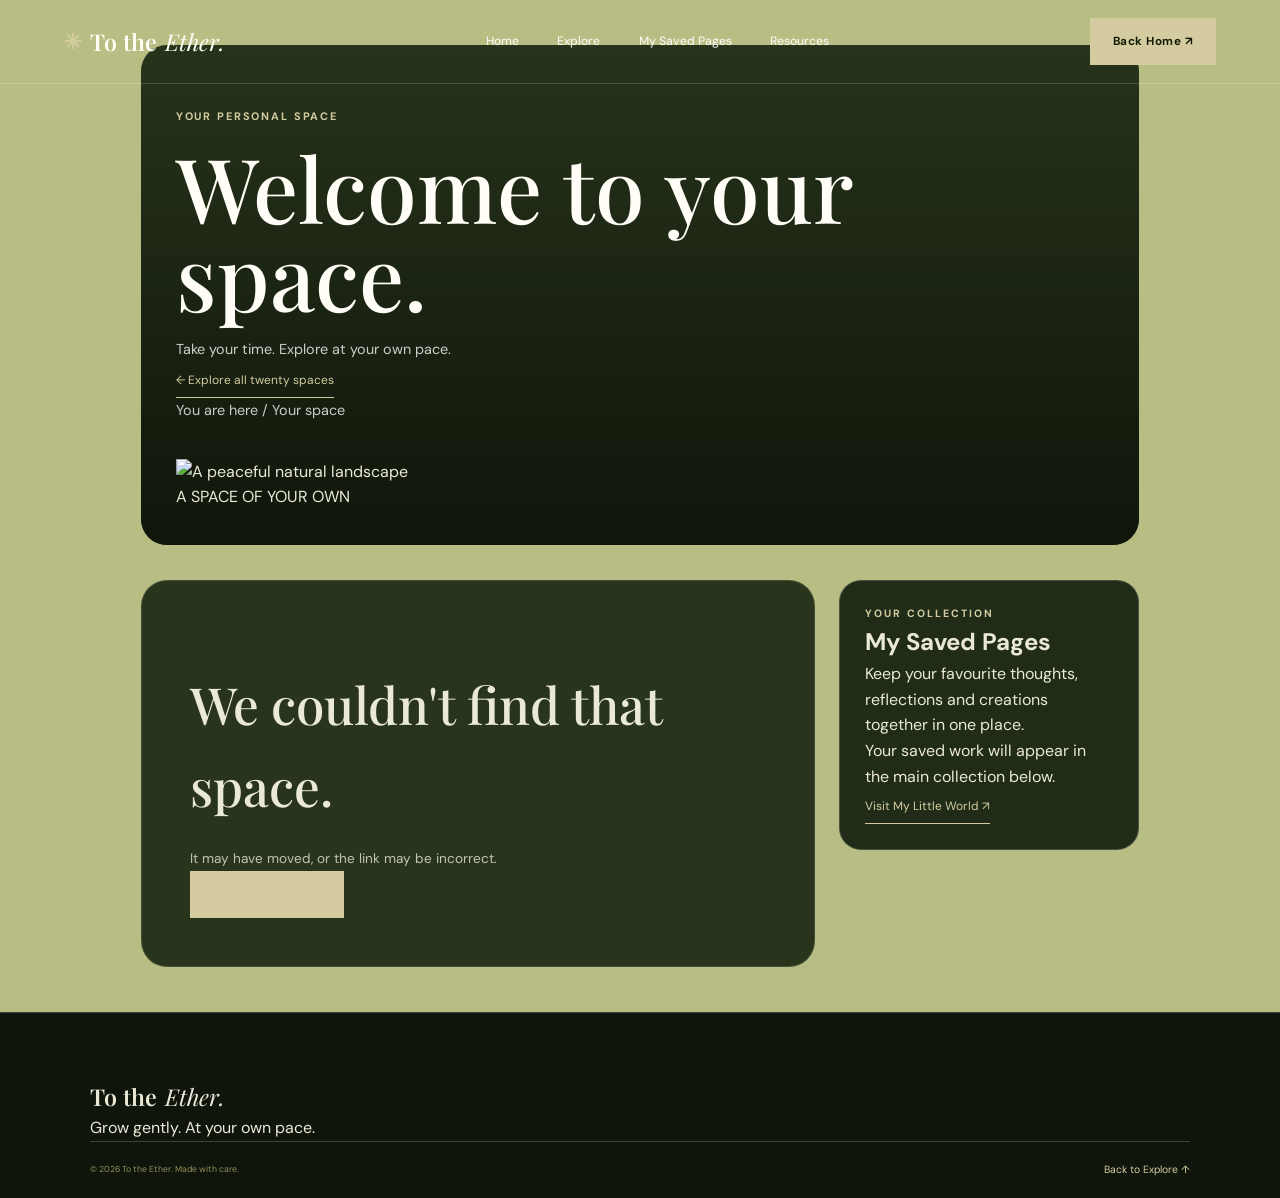
==== commit 0e1f0790: "Refactor feature.html for improved clarity Updated various comments and links for clarity and consis" ====
--- a/feature.html
+++ b/feature.html
@@ -8,18 +8,13 @@
 
   <title>Your Space | To the Ether.</title>
 
-  <!-- Fonts -->
   <link rel="preconnect" href="https://fonts.googleapis.com">
   <link rel="preconnect" href="https://fonts.gstatic.com" crossorigin>
   <link href="https://fonts.googleapis.com/css2?family=DM+Sans:wght@400;500;600;700&family=Playfair+Display:ital,wght@0,400;0,500;0,600;0,700;1,400;1,500&display=swap" rel="stylesheet">
 
-  <!-- Main stylesheet -->
   <link rel="stylesheet" href="style.css">
 
-  <!-- Supabase authentication -->
   <script src="https://cdn.jsdelivr.net/npm/@supabase/supabase-js@2"></script>
-
-  <!-- Feature controller -->
   <script src="feature.js" defer></script>
 </head>
 
@@ -28,7 +23,8 @@
   <!-- HEADER -->
   <header class="site-header">
     <a href="index.html" class="brand">
-      <span>To the <em>Ether.</em></span>
+      <span class="brand-symbol">✳</span>
+      To the <i>Ether.</i>
     </a>
 
     <button
@@ -44,7 +40,7 @@
     <nav class="main-nav" id="mainNav" aria-label="Main navigation">
       <a href="index.html">Home</a>
       <a href="index.html#explore">Explore</a>
-      <a href="index.html#saved">My Saved Pages</a>
+      <a href="index.html#myLibrary">My Saved Pages</a>
       <a href="index.html#resources">Resources</a>
     </nav>
 
@@ -58,7 +54,7 @@
   <!-- MAIN FEATURE PAGE -->
   <main class="feature-main">
 
-    <!-- FEATURE INTRODUCTION -->
+    <!-- EDITORIAL FEATURE INTRODUCTION -->
     <section class="feature-hero">
 
       <div class="feature-hero-text">
@@ -90,11 +86,12 @@
           src="images/hero.jpg"
           alt="A peaceful natural landscape"
         >
+        <span class="feature-image-caption">A SPACE OF YOUR OWN</span>
       </div>
 
     </section>
 
-    <!-- FEATURE CONTENT -->
+    <!-- FEATURE CONTENT AND SAVED COLLECTION -->
     <section class="feature-workspace">
 
       <div
@@ -105,7 +102,6 @@
         <p>Loading your space...</p>
       </div>
 
-      <!-- SAVED PAGES SIDEBAR -->
       <aside class="saved-sidebar">
 
         <p class="eyebrow">YOUR COLLECTION</p>
@@ -121,8 +117,8 @@
           <p>Your saved work will appear in the main collection below.</p>
         </div>
 
-        <a href="index.html#saved" class="text-link">
-          View all saved pages ↗
+        <a href="index.html#myLibrary" class="text-link">
+          Visit My Little World ↗
         </a>
 
       </aside>
@@ -135,7 +131,7 @@
   <footer class="site-footer">
 
     <a href="index.html" class="brand">
-      To the <em>Ether.</em>
+      To the <i>Ether.</i>
     </a>
 
     <p>Grow gently. At your own pace.</p>
--- a/style.css
+++ b/style.css
@@ -1873,3 +1873,246 @@
     transition-duration: 0.01ms !important;
   }
 }
+
+
+/* ==========================================
+   TO THE ETHER — BRIGHTER LAYERED INTERIORS
+   Add this at the VERY BOTTOM of style.css
+========================================== */
+
+body.feature-page {
+  background: #B8BE83;
+  color: #EAE8D6;
+}
+
+.feature-page .feature-main {
+  background: #B8BE83;
+  padding: 45px 5%;
+}
+
+.feature-page .feature-hero {
+  background: #28351C;
+  border-radius: 26px;
+  padding: 35px;
+  overflow: hidden;
+  margin-bottom: 35px;
+}
+
+.feature-page .feature-workspace {
+  display: grid;
+  grid-template-columns: minmax(0, 1fr) 300px;
+  gap: 24px;
+  align-items: start;
+}
+
+.feature-page .feature-content {
+  background: #28351C;
+  border: 1px solid rgba(234, 232, 214, 0.15);
+  border-radius: 26px;
+  padding: clamp(22px, 4vw, 48px);
+  min-width: 0;
+}
+
+/* Large inner content boxes */
+
+.feature-page .feature-text-section,
+.feature-page .activity-panel,
+.feature-page .journal-panel,
+.feature-page .saved-panel {
+  background: #354226;
+  border: 1px solid rgba(234, 232, 214, 0.2);
+  border-radius: 20px;
+  padding: clamp(20px, 3vw, 32px);
+  margin: 25px 0;
+  box-shadow: 0 10px 25px rgba(15, 22, 8, 0.12);
+}
+
+.feature-page .feature-text-section h2,
+.feature-page .activity-panel h2,
+.feature-page .journal-panel h2,
+.feature-page .saved-panel h2 {
+  color: #F0EEDC;
+  margin-bottom: 14px;
+}
+
+.feature-page .feature-text-section p,
+.feature-page .activity-panel p,
+.feature-page .journal-panel p,
+.feature-page .saved-panel p {
+  color: #D7D9BD;
+  line-height: 1.8;
+}
+
+/* Nested cards — make them stand out */
+
+.feature-page .nested-grid {
+  display: grid;
+  grid-template-columns: repeat(2, minmax(0, 1fr));
+  gap: 18px;
+  background: #202C18;
+  border: 1px solid rgba(234, 232, 214, 0.22);
+  border-radius: 24px;
+  padding: 24px;
+  margin: 25px 0;
+}
+
+.feature-page .nested-card {
+  display: block;
+  min-width: 0;
+  padding: 26px;
+  min-height: 175px;
+  background: #465333;
+  color: #F0EEDC;
+  border: 1px solid rgba(234, 232, 214, 0.24);
+  border-radius: 17px;
+  text-decoration: none;
+  transition: transform 0.25s ease,
+              background 0.25s ease,
+              border-color 0.25s ease;
+}
+
+.feature-page .nested-card:hover {
+  background: #596642;
+  border-color: #D4D9A0;
+  transform: translateY(-4px);
+}
+
+.feature-page .nested-card h3 {
+  color: #F5F0DC;
+  margin: 18px 0 10px;
+}
+
+.feature-page .nested-card p {
+  color: #E0E1CB;
+  line-height: 1.65;
+}
+
+/* Saved pages sidebar */
+
+.feature-page .saved-sidebar {
+  position: sticky;
+  top: 25px;
+  background: #202C18;
+  border: 1px solid rgba(234, 232, 214, 0.2);
+  border-radius: 22px;
+  padding: 25px;
+  color: #EAE8D6;
+}
+
+.feature-page .saved-entry {
+  background: #465333;
+  border: 1px solid rgba(234, 232, 214, 0.2);
+  border-radius: 15px;
+  padding: 18px;
+  margin: 14px 0;
+  overflow-wrap: anywhere;
+}
+
+/* Forms */
+
+.feature-page input:not([type="checkbox"]):not([type="radio"]):not([type="file"]),
+.feature-page textarea,
+.feature-page select {
+  width: 100%;
+  background: #202C18;
+  color: #F0EEDC;
+  border: 1px solid #77815A;
+  border-radius: 12px;
+  padding: 14px 16px;
+  margin: 8px 0 18px;
+  font: inherit;
+}
+
+.feature-page textarea {
+  min-height: 150px;
+  resize: vertical;
+}
+
+.feature-page input:focus,
+.feature-page textarea:focus,
+.feature-page select:focus {
+  outline: 2px solid #D4D9A0;
+  outline-offset: 2px;
+}
+
+.feature-page label,
+.feature-page legend {
+  color: #F0EEDC;
+}
+
+.feature-page button {
+  cursor: pointer;
+}
+
+/* Breathing activity */
+
+.feature-page .breathing-orb {
+  background: #718052;
+  border: 2px solid #D4D9A0;
+  color: #fff;
+  width: 150px;
+  height: 150px;
+  border-radius: 50%;
+  display: grid;
+  place-items: center;
+  margin: 25px auto;
+  transition: transform 5s ease, background 5s ease;
+}
+
+.feature-page .breathing-orb.active {
+  transform: scale(1.15);
+  background: #879461;
+}
+
+/* Buttons */
+
+.feature-page .activity-panel button,
+.feature-page .journal-panel button,
+.feature-page .saved-entry button {
+  background: #C0C78C;
+  color: #202C18;
+  border: 0;
+  border-radius: 10px;
+  padding: 12px 20px;
+  margin: 6px 5px 6px 0;
+  font-weight: 700;
+  transition: background 0.2s ease;
+}
+
+.feature-page .activity-panel button:hover,
+.feature-page .journal-panel button:hover,
+.feature-page .saved-entry button:hover {
+  background: #EAE8D6;
+}
+
+/* Mobile layout */
+
+@media (max-width: 850px) {
+  .feature-page .feature-workspace {
+    grid-template-columns: 1fr;
+  }
+
+  .feature-page .saved-sidebar {
+    position: static;
+  }
+}
+
+@media (max-width: 560px) {
+  .feature-page .feature-main {
+    padding: 20px 4%;
+  }
+
+  .feature-page .feature-hero {
+    padding: 22px;
+  }
+
+  .feature-page .feature-content {
+    padding: 16px;
+  }
+
+  .feature-page .nested-grid {
+    grid-template-columns: 1fr;
+    padding: 14px;
+  }
+}
+
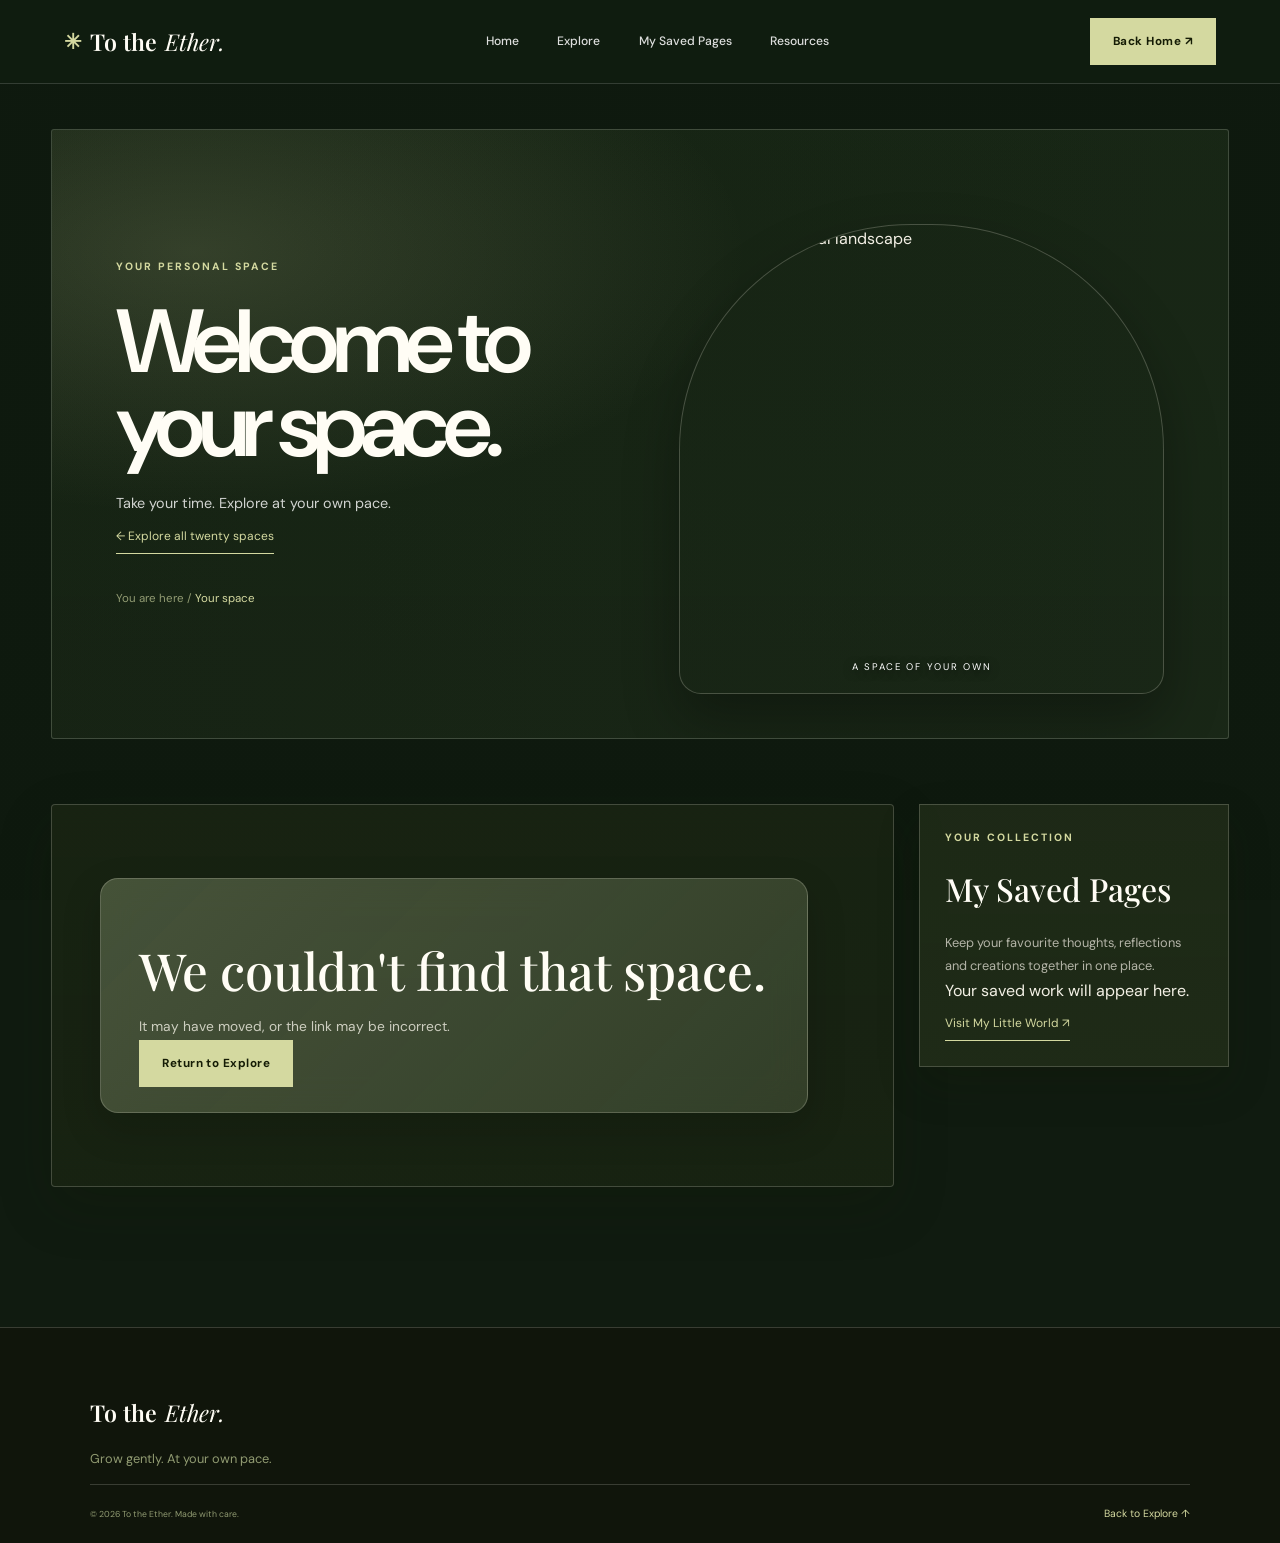
==== commit e1832ec1: "Update editorial section and saved work message" ====
--- a/feature.html
+++ b/feature.html
@@ -1,3 +1,4 @@
+
 <!DOCTYPE html>
 <html lang="en">
 <head>
@@ -54,7 +55,7 @@
   <!-- MAIN FEATURE PAGE -->
   <main class="feature-main">
 
-    <!-- EDITORIAL FEATURE INTRODUCTION -->
+    <!-- EDITORIAL HERO -->
     <section class="feature-hero">
 
       <div class="feature-hero-text">
@@ -114,7 +115,7 @@
         </p>
 
         <div id="featureSavedPages">
-          <p>Your saved work will appear in the main collection below.</p>
+          <p>Your saved work will appear here.</p>
         </div>
 
         <a href="index.html#myLibrary" class="text-link">
--- a/style.css
+++ b/style.css
@@ -1,31 +1,32 @@
-
 /* =========================================================
-   TO THE ETHER — COMPLETE WEBSITE STYLESHEET
-   Botanical editorial design
+   TO THE ETHER. — ORGANIC OLIVE EDITION
+   Cinematic forest homepage + botanical editorial interiors
    ========================================================= */
 
-/* 01. ROOT AND RESET
-========================================================= */
+/* 01 — COLOUR PALETTE */
 
 :root {
   --pepper: #151c05;
+  --forest: #1d2b18;
+  --deep-forest: #101b10;
   --hinterlands: #2f3c11;
-  --basil: #57602c;
+  --olive: #57602c;
   --moss: #737b49;
-  --nicks: #91905f;
-  --wasabi: #d4cca0;
+  --sage: #919b72;
+  --pistachio: #d4d9a0;
   --cream: #f3f0e5;
   --paper: #e9e5d5;
   --white: #fffdf5;
-  --brown: #33291f;
-  --burgundy: #542b36;
-  --wine: #713c48;
-  --line: rgba(243, 240, 229, 0.2);
-  --dark-line: rgba(21, 28, 5, 0.2);
+  --cocoa: #594638;
+  --espresso: #33291f;
+  --line: rgba(243, 240, 229, .18);
+  --glass: rgba(210, 218, 176, .12);
   --serif: "Playfair Display", Georgia, serif;
   --sans: "DM Sans", Arial, sans-serif;
-  --transition: 0.35s ease;
-}
+  --ease: .35s ease;
+}
+
+/* 02 — RESET */
 
 * {
   margin: 0;
@@ -39,11 +40,20 @@
 }
 
 body {
-  background: var(--pepper);
+  min-height: 100vh;
+  overflow-x: hidden;
   color: var(--cream);
+  background-color: var(--pepper);
+  background-image:
+    linear-gradient(rgba(15, 24, 12, .88), rgba(15, 24, 12, .94)),
+    url("images/olive-texture.jpg"),
+    radial-gradient(ellipse at 15% 20%, rgba(115, 123, 73, .2), transparent 40%),
+    radial-gradient(ellipse at 90% 80%, rgba(89, 70, 56, .16), transparent 35%);
+  background-size: cover, cover, auto, auto;
+  background-position: center, center, center, center;
+  background-attachment: fixed;
   font-family: var(--sans);
-  line-height: 1.6;
-  overflow-x: hidden;
+  line-height: 1.7;
 }
 
 body.modal-open {
@@ -72,8 +82,8 @@
 }
 
 ::selection {
-  background: var(--wasabi);
   color: var(--pepper);
+  background: var(--pistachio);
 }
 
 .section-wrap {
@@ -82,44 +92,66 @@
 }
 
 .eyebrow {
-  font-size: 0.66rem;
+  color: var(--pistachio);
+  font-size: .66rem;
   font-weight: 700;
-  letter-spacing: 0.19em;
+  letter-spacing: .19em;
   line-height: 1.6;
   text-transform: uppercase;
-  color: var(--wasabi);
 }
 
 .section-index {
-  color: var(--nicks);
-  font-size: 0.7rem;
-  letter-spacing: 0.12em;
+  color: var(--sage);
+  font-size: .7rem;
+  letter-spacing: .12em;
   white-space: nowrap;
 }
 
-/* 02. HEADER
-========================================================= */
+/* 03 — SHARED BOTANICAL TEXTURE */
+
+.hero-text-panel,
+.feature-page,
+.about-content,
+.saved-library-content,
+.feature-content,
+.story-small,
+.resource-card,
+.feature-page .saved-sidebar {
+  background-image:
+    linear-gradient(rgba(23, 34, 17, .86), rgba(23, 34, 17, .9)),
+    url("images/olive-texture.jpg");
+  background-size: cover;
+  background-position: center;
+}
+
+.feature-page {
+  background-color: var(--deep-forest);
+  color: var(--cream);
+}
+
+/* 04 — HEADER */
 
 .site-header {
   position: absolute;
   z-index: 50;
   top: 0;
   left: 0;
+  display: flex;
   width: 100%;
   min-height: 82px;
-  padding: 18px 5%;
-  display: flex;
   align-items: center;
   justify-content: space-between;
   gap: 25px;
-  border-bottom: 1px solid rgba(255,255,255,0.16);
-  color: var(--white);
+  padding: 18px 5%;
+  color: var(--white);
+  border-bottom: 1px solid rgba(255, 255, 255, .15);
 }
 
 .brand {
   display: inline-flex;
   align-items: center;
   gap: 8px;
+  color: var(--white);
   font-family: var(--serif);
   font-size: 1.45rem;
   font-weight: 600;
@@ -131,7 +163,7 @@
 }
 
 .brand-symbol {
-  color: var(--wasabi);
+  color: var(--pistachio);
   font-family: var(--sans);
   font-size: 1.3rem;
 }
@@ -146,25 +178,26 @@
 .main-nav a,
 .header-login {
   position: relative;
-  color: rgba(255,255,255,0.86);
-  font-size: 0.76rem;
+  color: rgba(255, 255, 255, .86);
+  font-size: .76rem;
   font-weight: 500;
-  transition: color var(--transition);
+  transition: color var(--ease);
 }
 
 .main-nav a::after {
-  content: "";
   position: absolute;
+  right: 0;
+  bottom: -7px;
   left: 0;
-  bottom: -7px;
   width: 0;
   height: 1px;
-  background: var(--wasabi);
-  transition: width var(--transition);
+  content: "";
+  background: var(--pistachio);
+  transition: width var(--ease);
 }
 
 .main-nav a:hover {
-  color: var(--wasabi);
+  color: var(--pistachio);
 }
 
 .main-nav a:hover::after {
@@ -178,147 +211,188 @@
 }
 
 .header-login {
+  padding: 8px 0;
   background: transparent;
   border: 0;
 }
 
 .header-login:hover {
-  color: var(--wasabi);
+  color: var(--pistachio);
 }
 
 .header-cta {
   padding: 11px 19px;
   color: var(--pepper);
-  background: var(--wasabi);
-  border: 1px solid var(--wasabi);
-  font-size: 0.72rem;
+  background: var(--pistachio);
+  border: 1px solid var(--pistachio);
+  font-size: .72rem;
   font-weight: 700;
-  transition: var(--transition);
+  transition: var(--ease);
 }
 
 .header-cta:hover {
+  color: var(--pistachio);
   background: transparent;
-  color: var(--wasabi);
 }
 
 .menu-toggle {
   display: none;
+  padding: 8px 12px;
   color: var(--cream);
   background: transparent;
   border: 1px solid var(--line);
-  padding: 8px 12px;
   font-size: 1.2rem;
 }
 
-/* 03. HERO — BOTANICAL PHOTO COMPOSITION
-========================================================= */
+/* 05 — HOMEPAGE CINEMATIC HERO */
 
 .hero {
   position: relative;
-  min-height: 850px;
-  min-height: min(950px, 100svh);
+  display: grid;
+  min-height: min(900px, 100svh);
+  grid-template-columns: 44% 56%;
+  overflow: hidden;
+  isolation: isolate;
+  background: var(--forest);
+}
+
+.hero-text-panel {
+  position: relative;
+  z-index: 2;
   display: flex;
-  align-items: center;
-  isolation: isolate;
-  overflow: hidden;
-  background: #344337;
-}
-
-.hero-image,
-.hero-overlay {
+  min-height: 760px;
+  flex-direction: column;
+  align-items: flex-start;
+  justify-content: center;
+  padding: 145px 8% 85px 10%;
+  background-color: rgba(33, 45, 27, .94);
+  background-image:
+    linear-gradient(rgba(31, 43, 27, .82), rgba(31, 43, 27, .87)),
+    url("images/olive-texture.jpg"),
+    radial-gradient(ellipse at 18% 18%, rgba(212, 217, 160, .16), transparent 40%);
+  background-size: cover;
+}
+
+.hero-text-panel::before {
   position: absolute;
   inset: 0;
+  z-index: -1;
+  content: "";
+  background: radial-gradient(ellipse at 30% 40%, transparent 20%, rgba(0, 0, 0, .3) 100%);
+}
+
+.hero-text-panel > * {
+  position: relative;
+  z-index: 1;
+}
+
+.hero-text-panel .eyebrow {
+  margin-bottom: 30px;
+}
+
+.hero h1 {
+  max-width: 760px;
+  color: var(--white);
+  font-family: var(--sans);
+  font-size: clamp(3.2rem, 5.5vw, 6.4rem);
+  font-weight: 600;
+  line-height: .98;
+  letter-spacing: -.075em;
+}
+
+.hero h1 i {
+  color: var(--pistachio);
+  font-family: var(--serif);
+  font-weight: 500;
+  letter-spacing: -.06em;
+}
+
+.hero-description {
+  max-width: 440px;
+  margin-top: 32px;
+  color: rgba(255, 255, 255, .78);
+  font-size: .92rem;
+  line-height: 1.9;
+}
+
+.hero-actions {
+  display: flex;
+  flex-wrap: wrap;
+  align-items: center;
+  gap: 13px;
+  margin-top: 30px;
+}
+
+.hero-note {
+  margin-top: 42px;
+  color: rgba(255, 255, 255, .58);
+  font-size: .61rem;
+  letter-spacing: .2em;
 }
 
 .hero-image {
-  z-index: -3;
+  position: relative;
+  min-height: 760px;
+  overflow: hidden;
+  background: #35432b;
 }
 
 .hero-image img {
   width: 100%;
   height: 100%;
+  min-height: 760px;
   object-fit: cover;
   object-position: center;
-}
-
-.hero-overlay {
-  z-index: -2;
+  filter: saturate(.82) contrast(1.06);
+}
+
+.hero-image::after {
+  position: absolute;
+  inset: 0;
+  content: "";
+  pointer-events: none;
   background:
-    linear-gradient(90deg,
-      rgba(13, 21, 12, 0.68) 0%,
-      rgba(13, 21, 12, 0.36) 46%,
-      rgba(13, 21, 12, 0.12) 100%),
-    linear-gradient(0deg,
-      rgba(13, 21, 12, 0.35),
-      transparent 50%);
-}
-
-.hero-content {
-  width: min(900px, 78%);
-  padding: 145px 0 100px 7%;
-  position: relative;
+    linear-gradient(90deg, rgba(20, 29, 16, .16), transparent 28%),
+    linear-gradient(0deg, rgba(12, 18, 10, .4), transparent 35%);
+}
+
+.hero-image-caption {
+  position: absolute;
   z-index: 2;
-}
-
-.hero-content .eyebrow {
-  margin-bottom: 30px;
-}
-
-.hero h1 {
-  max-width: 1000px;
-  font-family: var(--sans);
-  font-size: clamp(3.4rem, 8.3vw, 8.3rem);
-  font-weight: 600;
-  line-height: 0.91;
-  letter-spacing: -0.075em;
-  text-transform: uppercase;
-  color: var(--white);
-}
-
-.hero h1 em {
-  font-family: var(--serif);
-  font-weight: 500;
-  font-style: italic;
-  text-transform: none;
-  letter-spacing: -0.065em;
-}
-
-.hero-description {
-  max-width: 420px;
-  margin-top: 35px;
-  color: rgba(255,255,255,0.86);
-  font-size: 0.95rem;
-  line-height: 1.85;
-}
-
-.hero-actions {
+  right: 7%;
+  bottom: 35px;
+  left: 7%;
   display: flex;
   align-items: center;
-  flex-wrap: wrap;
-  gap: 13px;
-  margin-top: 30px;
-}
+  justify-content: space-between;
+  color: rgba(255, 255, 255, .82);
+  font-size: .62rem;
+  letter-spacing: .18em;
+}
+
+/* 06 — BUTTONS */
 
 .button {
   display: inline-flex;
+  min-height: 47px;
   align-items: center;
   justify-content: center;
-  min-height: 47px;
   padding: 12px 22px;
-  font-size: 0.73rem;
+  border: 1px solid transparent;
+  font-size: .73rem;
   font-weight: 700;
-  letter-spacing: 0.04em;
-  transition: var(--transition);
-  border: 1px solid transparent;
+  letter-spacing: .04em;
+  transition: var(--ease);
 }
 
 .button-primary {
   color: var(--pepper);
-  background: var(--wasabi);
-  border-color: var(--wasabi);
+  background: var(--pistachio);
+  border-color: var(--pistachio);
 }
 
 .button-primary:hover {
+  color: var(--pepper);
   background: var(--cream);
   border-color: var(--cream);
   transform: translateY(-3px);
@@ -326,8 +400,8 @@
 
 .button-outline {
   color: var(--white);
-  border-color: rgba(255,255,255,0.7);
-  background: rgba(255,255,255,0.05);
+  background: rgba(255, 255, 255, .05);
+  border-color: rgba(255, 255, 255, .65);
 }
 
 .button-outline:hover {
@@ -335,46 +409,43 @@
   background: var(--cream);
 }
 
-.hero-note {
-  margin-top: 45px;
-  color: rgba(255,255,255,0.72);
-  font-size: 0.62rem;
-  letter-spacing: 0.2em;
-}
-
-.hero-side-note {
-  position: absolute;
-  right: 4%;
-  bottom: 42px;
-  writing-mode: vertical-rl;
-  color: rgba(255,255,255,0.75);
-  font-size: 0.59rem;
-  letter-spacing: 0.2em;
-}
-
-/* 04. TICKER
-========================================================= */
+.text-link {
+  display: inline-block;
+  margin-top: 8px;
+  padding-bottom: 7px;
+  color: var(--pistachio);
+  border-bottom: 1px solid var(--pistachio);
+  font-size: .75rem;
+  transition: var(--ease);
+}
+
+.text-link:hover {
+  color: var(--white);
+  border-color: var(--white);
+}
+
+/* 07 — TICKER */
 
 .ticker {
   overflow: hidden;
   padding: 16px 0;
-  background: var(--wasabi);
   color: var(--pepper);
-  border-bottom: 1px solid rgba(21,28,5,0.15);
+  background: var(--pistachio);
+  border-bottom: 1px solid rgba(21, 28, 5, .15);
 }
 
 .ticker-track {
+  display: flex;
   width: max-content;
-  display: flex;
   align-items: center;
   gap: 35px;
   animation: tickerMove 34s linear infinite;
 }
 
 .ticker-track span {
-  font-size: 0.66rem;
+  font-size: .66rem;
   font-weight: 700;
-  letter-spacing: 0.17em;
+  letter-spacing: .17em;
   white-space: nowrap;
 }
 
@@ -387,8 +458,7 @@
   to { transform: translateX(-50%); }
 }
 
-/* 05. INTRODUCTION
-========================================================= */
+/* 08 — INTRODUCTION */
 
 .intro-section {
   padding-top: 145px;
@@ -404,17 +474,17 @@
 }
 
 .intro-number {
-  color: var(--nicks);
-  font-size: 0.68rem;
-  letter-spacing: 0.12em;
+  color: var(--sage);
+  font-size: .68rem;
+  letter-spacing: .12em;
 }
 
 .intro-content {
   display: grid;
-  grid-template-columns: 1.2fr 0.8fr;
+  grid-template-columns: 1.2fr .8fr;
   gap: 10%;
+  align-items: start;
   padding-top: 65px;
-  align-items: start;
 }
 
 .intro-content h2,
@@ -426,7 +496,7 @@
   font-size: clamp(2.8rem, 5.5vw, 6rem);
   font-weight: 500;
   line-height: 1.02;
-  letter-spacing: -0.055em;
+  letter-spacing: -.055em;
 }
 
 .intro-content h2 i,
@@ -434,7 +504,7 @@
 .about-content h2 i,
 .stories-section h2 i,
 .saved-library-content h2 i {
-  color: var(--wasabi);
+  color: var(--pistachio);
   font-weight: 400;
 }
 
@@ -444,28 +514,12 @@
 
 .intro-copy p {
   margin-bottom: 22px;
-  color: rgba(243,240,229,0.72);
-  font-size: 0.91rem;
+  color: rgba(243, 240, 229, .72);
+  font-size: .91rem;
   line-height: 1.9;
 }
 
-.text-link {
-  display: inline-block;
-  margin-top: 8px;
-  padding-bottom: 7px;
-  border-bottom: 1px solid var(--wasabi);
-  color: var(--wasabi);
-  font-size: 0.75rem;
-  transition: var(--transition);
-}
-
-.text-link:hover {
-  color: var(--white);
-  border-color: var(--white);
-}
-
-/* 06. FULL-WIDTH IMAGE BREAK
-========================================================= */
+/* 09 — FULL-WIDTH IMAGE BREAK */
 
 .image-break {
   position: relative;
@@ -481,24 +535,19 @@
   width: 100%;
   height: 100%;
   object-fit: cover;
-  object-position: center;
 }
 
 .image-break-overlay {
   position: absolute;
   inset: 0;
   z-index: -1;
-  background: linear-gradient(
-    90deg,
-    rgba(15,23,12,0.72),
-    rgba(15,23,12,0.05)
-  );
+  background: linear-gradient(90deg, rgba(15, 23, 12, .75), rgba(15, 23, 12, .05));
 }
 
 .image-break-text {
   position: absolute;
+  bottom: 11%;
   left: 8%;
-  bottom: 11%;
 }
 
 .image-break-text .eyebrow {
@@ -507,11 +556,11 @@
 
 .image-break-text h2 {
   color: var(--white);
+  font-family: var(--sans);
   font-size: clamp(3.2rem, 7vw, 7rem);
-  line-height: 0.98;
-  letter-spacing: -0.06em;
-  font-family: var(--sans);
   font-weight: 600;
+  line-height: .98;
+  letter-spacing: -.06em;
   text-transform: uppercase;
 }
 
@@ -521,35 +570,36 @@
   text-transform: none;
 }
 
-/* 07. EXPLORE SECTION
-========================================================= */
+/* 10 — SECTION HEADINGS */
+
+.section-heading {
+  display: flex;
+  align-items: end;
+  justify-content: space-between;
+  gap: 30px;
+  padding-bottom: 38px;
+  border-bottom: 1px solid var(--line);
+}
+
+.section-heading .eyebrow {
+  margin-bottom: 22px;
+}
+
+.section-heading h2 {
+  margin-bottom: 20px;
+}
+
+.section-heading > div > p:last-child {
+  max-width: 520px;
+  color: rgba(243, 240, 229, .65);
+  font-size: .85rem;
+}
+
+/* 11 — EXPLORE AND FILTERS */
 
 .explore-section {
   padding-top: 140px;
   padding-bottom: 140px;
-}
-
-.section-heading {
-  display: flex;
-  justify-content: space-between;
-  align-items: end;
-  gap: 30px;
-  padding-bottom: 38px;
-  border-bottom: 1px solid var(--line);
-}
-
-.section-heading .eyebrow {
-  margin-bottom: 22px;
-}
-
-.section-heading h2 {
-  margin-bottom: 20px;
-}
-
-.section-heading > div > p:last-child {
-  max-width: 520px;
-  color: rgba(243,240,229,0.65);
-  font-size: 0.85rem;
 }
 
 .filter-bar {
@@ -561,18 +611,18 @@
 
 .filter-button {
   padding: 10px 17px;
-  color: rgba(243,240,229,0.75);
+  color: rgba(243, 240, 229, .75);
+  background: transparent;
   border: 1px solid var(--line);
-  background: transparent;
-  font-size: 0.69rem;
-  transition: var(--transition);
+  font-size: .69rem;
+  transition: var(--ease);
 }
 
 .filter-button:hover,
 .filter-button.active {
   color: var(--pepper);
-  background: var(--wasabi);
-  border-color: var(--wasabi);
+  background: var(--pistachio);
+  border-color: var(--pistachio);
 }
 
 .feature-grid,
@@ -583,40 +633,32 @@
   gap: 15px;
 }
 
-/* All dynamically generated cards */
-
 .feature-card,
 .feature-grid > a,
 #featureGrid > a,
 .features-grid > a {
   position: relative;
-  isolation: isolate;
   display: flex;
   min-height: 350px;
   flex-direction: column;
   justify-content: flex-end;
   padding: 25px;
   overflow: hidden;
+  isolation: isolate;
   color: var(--white);
   background-color: var(--hinterlands);
-  border: 1px solid rgba(255,255,255,0.12);
-  transition:
-    transform var(--transition),
-    border-color var(--transition),
-    box-shadow var(--transition);
-  cursor: pointer;
+  border: 1px solid rgba(255, 255, 255, .12);
+  transition: transform var(--ease), border-color var(--ease), box-shadow var(--ease);
 }
 
 .feature-card:hover,
 .feature-grid > a:hover,
 #featureGrid > a:hover,
 .features-grid > a:hover {
+  border-color: rgba(212, 217, 160, .75);
+  box-shadow: 0 22px 50px rgba(0, 0, 0, .25);
   transform: translateY(-7px);
-  border-color: rgba(212,204,160,0.7);
-  box-shadow: 0 22px 50px rgba(0,0,0,0.25);
-}
-
-/* Card photograph */
+}
 
 .feature-card img,
 .feature-card .card-image,
@@ -624,100 +666,46 @@
 #featureGrid > a img,
 .features-grid > a img {
   position: absolute;
+  inset: 0;
   z-index: -3;
-  inset: 0;
   width: 100%;
   height: 100%;
   object-fit: cover;
-  transition: transform 0.7s ease;
   pointer-events: none;
-}
-
-.feature-card:hover img,
-.feature-card:hover .card-image,
-.feature-card:hover .feature-card-image {
+  transition: transform .7s ease;
+}
+
+.feature-card:hover img {
   transform: scale(1.07);
 }
-
-/* Card colour backgrounds */
-
-.feature-card:nth-child(10n + 1) {
-  background-color: #46552d;
-}
-
-.feature-card:nth-child(10n + 2) {
-  background-color: #542b36;
-}
-
-.feature-card:nth-child(10n + 3) {
-  background-color: #303e43;
-}
-
-.feature-card:nth-child(10n + 4) {
-  background-color: #665039;
-}
-
-.feature-card:nth-child(10n + 5) {
-  background-color: #596044;
-}
-
-.feature-card:nth-child(10n + 6) {
-  background-color: #383b29;
-}
-
-.feature-card:nth-child(10n + 7) {
-  background-color: #64464b;
-}
-
-.feature-card:nth-child(10n + 8) {
-  background-color: #3c5149;
-}
-
-.feature-card:nth-child(10n + 9) {
-  background-color: #675d3f;
-}
-
-.feature-card:nth-child(10n + 10) {
-  background-color: #453b34;
-}
-
-/* Card overlays */
 
 .feature-card::before,
 .feature-grid > a::before,
 #featureGrid > a::before,
 .features-grid > a::before {
+  position: absolute;
+  inset: 0;
+  z-index: -2;
   content: "";
-  position: absolute;
-  z-index: -2;
-  inset: 0;
+  pointer-events: none;
   background: linear-gradient(
     180deg,
-    rgba(9,14,8,0.08) 0%,
-    rgba(9,14,8,0.24) 35%,
-    rgba(9,14,8,0.87) 100%
+    rgba(9, 14, 8, .08),
+    rgba(9, 14, 8, .24) 35%,
+    rgba(9, 14, 8, .88)
   );
+}
+
+.feature-card::after {
+  position: absolute;
+  inset: 0;
+  z-index: -1;
+  content: "";
   pointer-events: none;
-}
-
-.feature-card::after,
-.feature-grid > a::after,
-#featureGrid > a::after,
-.features-grid > a::after {
-  content: "";
-  position: absolute;
-  z-index: -1;
-  inset: 0;
-  background: var(--card-tint, transparent);
-  opacity: 0.12;
-  pointer-events: none;
-}
-
-/* Card text */
-
-.feature-card h3,
-.feature-card h2,
-.feature-card .card-title {
+  background: radial-gradient(ellipse at top right, rgba(212, 217, 160, .2), transparent 65%);
+}
+
+.feature-card h3 {
   margin-bottom: 11px;
   color: var(--white);
   font-family: var(--serif);
@@ -729,45 +717,42 @@
 .feature-card p {
   max-width: 330px;
   margin-bottom: 16px;
-  color: rgba(255,255,255,0.82);
-  font-size: 0.76rem;
+  color: rgba(255, 255, 255, .82);
+  font-size: .76rem;
   line-height: 1.7;
 }
 
-.feature-card .card-number,
-.feature-card .feature-number {
+.feature-card .card-number {
   display: block;
   margin-bottom: auto;
-  color: var(--wasabi);
-  font-size: 0.68rem;
-  letter-spacing: 0.15em;
-}
-
-.feature-card a,
+  color: var(--pistachio);
+  font-size: .68rem;
+  letter-spacing: .15em;
+}
+
 .feature-card .card-link {
   display: inline-block;
   align-self: flex-start;
   padding-bottom: 5px;
-  color: var(--wasabi);
-  border-bottom: 1px solid rgba(212,204,160,0.65);
-  font-size: 0.7rem;
+  color: var(--pistachio);
+  border-bottom: 1px solid rgba(212, 217, 160, .65);
+  font-size: .7rem;
   font-weight: 700;
 }
 
 .explore-bottom {
   padding-top: 30px;
-  color: var(--nicks);
-  font-size: 0.75rem;
+  color: var(--sage);
+  font-size: .75rem;
   text-align: right;
 }
 
-/* 08. ABOUT US — EDITORIAL SPLIT
-========================================================= */
+/* 12 — ABOUT US */
 
 .about-section {
   display: grid;
-  grid-template-columns: 0.95fr 1.05fr;
   min-height: 760px;
+  grid-template-columns: .95fr 1.05fr;
   background: #263128;
   border-top: 1px solid var(--line);
   border-bottom: 1px solid var(--line);
@@ -784,7 +769,7 @@
   height: 100%;
   min-height: 650px;
   object-fit: cover;
-  filter: saturate(0.75);
+  filter: saturate(.75);
 }
 
 .about-image-caption {
@@ -795,10 +780,10 @@
   display: flex;
   justify-content: space-between;
   padding-top: 14px;
-  border-top: 1px solid rgba(255,255,255,0.55);
-  color: var(--white);
-  font-size: 0.62rem;
-  letter-spacing: 0.15em;
+  color: var(--white);
+  border-top: 1px solid rgba(255, 255, 255, .55);
+  font-size: .62rem;
+  letter-spacing: .15em;
 }
 
 .about-content {
@@ -816,8 +801,8 @@
 
 .about-content > p:not(.eyebrow) {
   margin-bottom: 18px;
-  color: rgba(243,240,229,0.75);
-  font-size: 0.84rem;
+  color: rgba(243, 240, 229, .75);
+  font-size: .84rem;
   line-height: 1.9;
 }
 
@@ -837,9 +822,9 @@
 }
 
 .about-values span {
-  color: var(--wasabi);
-  font-size: 0.65rem;
-  letter-spacing: 0.12em;
+  color: var(--pistachio);
+  font-size: .65rem;
+  letter-spacing: .12em;
 }
 
 .about-values h3 {
@@ -851,27 +836,26 @@
 
 .about-values p {
   margin-top: 5px;
-  color: rgba(243,240,229,0.6);
-  font-size: 0.7rem;
+  color: rgba(243, 240, 229, .6);
+  font-size: .7rem;
 }
 
 .about-signature {
   display: flex;
   flex-direction: column;
   margin-top: 35px;
-  color: var(--nicks);
-  font-size: 0.7rem;
+  color: var(--sage);
+  font-size: .7rem;
 }
 
 .about-signature strong {
-  color: var(--wasabi);
+  color: var(--pistachio);
   font-family: var(--serif);
   font-size: 1.8rem;
   font-weight: 500;
 }
 
-/* 09. STORIES
-========================================================= */
+/* 13 — STORIES */
 
 .stories-section {
   padding-top: 140px;
@@ -880,7 +864,7 @@
 
 .stories-layout {
   display: grid;
-  grid-template-columns: 1.2fr 0.8fr;
+  grid-template-columns: 1.2fr .8fr;
   gap: 16px;
   margin-top: 40px;
 }
@@ -890,13 +874,13 @@
   min-height: 560px;
   overflow: hidden;
   isolation: isolate;
-  background: var(--burgundy);
+  background: var(--cocoa);
 }
 
 .story-feature img {
   position: absolute;
+  inset: 0;
   z-index: -2;
-  inset: 0;
   width: 100%;
   height: 100%;
   object-fit: cover;
@@ -904,13 +888,9 @@
 
 .story-feature-overlay {
   position: absolute;
+  inset: 0;
   z-index: -1;
-  inset: 0;
-  background: linear-gradient(
-    0deg,
-    rgba(20,15,12,0.88),
-    rgba(20,15,12,0.04) 80%
-  );
+  background: linear-gradient(0deg, rgba(20, 15, 12, .88), rgba(20, 15, 12, .04) 80%);
 }
 
 .story-feature-content {
@@ -930,11 +910,9 @@
 
 .story-feature-content a,
 .story-small a {
-  display: inline-block;
-  padding-bottom: 5px;
-  border-bottom: 1px solid var(--wasabi);
-  color: var(--wasabi);
-  font-size: 0.72rem;
+  color: var(--pistachio);
+  font-size: .75rem;
+  font-weight: 700;
 }
 
 .story-side {
@@ -944,147 +922,135 @@
 }
 
 .story-small {
-  padding: clamp(25px, 4vw, 48px);
-  background: #29352a;
+  display: flex;
+  min-height: 250px;
+  flex-direction: column;
+  align-items: flex-start;
+  justify-content: center;
+  padding: 30px;
   border: 1px solid var(--line);
 }
 
-.story-small:nth-child(2) {
-  background: #49313a;
-}
-
 .story-small h3 {
-  margin: 24px 0 14px;
+  margin: 15px 0;
+  color: var(--white);
   font-family: var(--serif);
-  font-size: clamp(1.7rem, 2.5vw, 2.5rem);
+  font-size: 1.7rem;
   font-weight: 500;
-  line-height: 1.1;
-}
-
-.story-small > p:not(.eyebrow) {
-  margin-bottom: 22px;
-  color: rgba(243,240,229,0.72);
-  font-size: 0.8rem;
+}
+
+.story-small p {
+  margin-bottom: 18px;
+  color: rgba(243, 240, 229, .68);
+  font-size: .78rem;
   line-height: 1.8;
 }
 
-/* 10. RESOURCES
-========================================================= */
+/* 14 — RESOURCES */
 
 .resources-section {
-  padding-top: 120px;
-  padding-bottom: 120px;
-  border-top: 1px solid var(--line);
+  padding-top: 130px;
+  padding-bottom: 130px;
+  background: rgba(25, 37, 19, .45);
 }
 
 .resources-grid {
   display: grid;
   grid-template-columns: repeat(3, minmax(0, 1fr));
-  margin-top: 45px;
-  border-top: 1px solid var(--line);
-  border-left: 1px solid var(--line);
+  gap: 15px;
+  margin-top: 40px;
 }
 
 .resource-card {
   position: relative;
+  display: flex;
   min-height: 280px;
+  flex-direction: column;
+  align-items: flex-start;
   padding: 30px;
-  border-right: 1px solid var(--line);
-  border-bottom: 1px solid var(--line);
-  background: rgba(255,255,255,0.015);
-  transition: background var(--transition);
+  border: 1px solid var(--line);
+  transition: transform var(--ease), border-color var(--ease);
 }
 
 .resource-card:hover {
-  background: rgba(212,204,160,0.07);
+  border-color: var(--pistachio);
+  transform: translateY(-5px);
 }
 
 .resource-number {
-  position: absolute;
-  top: 28px;
-  right: 28px;
-  color: var(--nicks);
-  font-size: 0.67rem;
+  margin-bottom: auto;
+  color: var(--pistachio);
+  font-size: .7rem;
+  letter-spacing: .15em;
 }
 
 .resource-card .eyebrow {
-  margin-bottom: 25px;
+  margin-top: 25px;
+  font-size: .6rem;
 }
 
 .resource-card h3 {
-  margin-bottom: 13px;
+  margin: 10px 0;
+  color: var(--white);
   font-family: var(--serif);
-  font-size: 1.7rem;
+  font-size: 1.55rem;
   font-weight: 500;
 }
 
 .resource-card > p:not(.eyebrow) {
-  min-height: 75px;
   margin-bottom: 20px;
-  color: rgba(243,240,229,0.68);
-  font-size: 0.77rem;
+  color: rgba(243, 240, 229, .7);
+  font-size: .77rem;
   line-height: 1.8;
 }
 
 .resource-card a {
-  display: inline-block;
-  padding-bottom: 5px;
-  border-bottom: 1px solid var(--wasabi);
-  color: var(--wasabi);
-  font-size: 0.7rem;
+  margin-top: auto;
+  color: var(--pistachio);
+  font-size: .72rem;
+  font-weight: 700;
 }
 
 .resources-note {
-  max-width: 780px;
-  margin-top: 28px;
-  color: var(--nicks);
-  font-size: 0.7rem;
-  line-height: 1.8;
-}
-
-/* 11. SAVED LIBRARY
-========================================================= */
+  max-width: 850px;
+  margin-top: 30px;
+  color: var(--sage);
+  font-size: .72rem;
+}
+
+/* 15 — SAVED LIBRARY */
 
 .saved-library-section {
   padding-top: 100px;
   padding-bottom: 100px;
-  border-top: 1px solid var(--line);
 }
 
 .saved-library-content {
   display: flex;
+  align-items: center;
   justify-content: space-between;
-  align-items: center;
   gap: 35px;
-  padding: clamp(35px, 7vw, 85px);
-  background:
-    linear-gradient(115deg, rgba(47,60,17,0.98), rgba(21,28,5,0.92));
-  border: 1px solid rgba(212,204,160,0.25);
-}
-
-.saved-library-content .eyebrow {
-  margin-bottom: 20px;
+  padding: clamp(35px, 6vw, 75px);
+  border: 1px solid var(--line);
+  box-shadow: 0 20px 60px rgba(0, 0, 0, .16);
 }
 
 .saved-library-content h2 {
-  margin-bottom: 18px;
-  font-size: clamp(2.4rem, 4.8vw, 4.8rem);
-}
-
-.saved-library-content p:not(.eyebrow) {
-  max-width: 490px;
-  color: rgba(243,240,229,0.72);
-  font-size: 0.83rem;
-  line-height: 1.8;
-}
-
-/* 12. CLOSING IMAGE
-========================================================= */
+  margin: 15px 0;
+}
+
+.saved-library-content > div > p:last-child {
+  max-width: 550px;
+  color: rgba(243, 240, 229, .7);
+  font-size: .83rem;
+}
+
+/* 16 — CLOSING SECTION */
 
 .closing-section {
   position: relative;
-  min-height: 620px;
   display: flex;
+  min-height: 650px;
   align-items: center;
   overflow: hidden;
   isolation: isolate;
@@ -1092,8 +1058,8 @@
 
 .closing-section > img {
   position: absolute;
+  inset: 0;
   z-index: -2;
-  inset: 0;
   width: 100%;
   height: 100%;
   object-fit: cover;
@@ -1101,23 +1067,22 @@
 
 .closing-overlay {
   position: absolute;
+  inset: 0;
   z-index: -1;
-  inset: 0;
-  background: rgba(13,20,11,0.68);
+  background: linear-gradient(90deg, rgba(12, 20, 10, .88), rgba(12, 20, 10, .18));
 }
 
 .closing-content {
-  width: min(800px, 85%);
-  margin-left: 8%;
-  padding: 100px 0;
+  width: min(700px, 85%);
+  margin-left: 9%;
 }
 
 .closing-content .eyebrow {
-  margin-bottom: 22px;
+  margin-bottom: 25px;
 }
 
 .closing-content h2 {
-  margin-bottom: 22px;
+  color: var(--white);
   font-family: var(--serif);
   font-size: clamp(3.2rem, 7vw, 6.5rem);
   font-weight: 500;
@@ -1125,39 +1090,36 @@
 }
 
 .closing-content h2 i {
-  color: var(--wasabi);
-  font-weight: 400;
+  color: var(--pistachio);
 }
 
 .closing-content > p:not(.eyebrow) {
-  max-width: 430px;
-  margin-bottom: 27px;
-  color: rgba(255,255,255,0.78);
-  font-size: 0.85rem;
-}
-
-/* 13. AUTHENTICATION MODAL
-========================================================= */
+  max-width: 450px;
+  margin: 25px 0;
+  color: rgba(255, 255, 255, .8);
+  font-size: .88rem;
+}
+
+/* 17 — AUTHENTICATION MODAL */
+
+.auth-modal[hidden] {
+  display: none;
+}
 
 .auth-modal {
   position: fixed;
-  z-index: 200;
   inset: 0;
-  display: flex;
-  align-items: center;
-  justify-content: center;
+  z-index: 1000;
+  display: grid;
+  place-items: center;
   padding: 20px;
-}
-
-.auth-modal[hidden] {
-  display: none !important;
 }
 
 .auth-modal-backdrop {
   position: absolute;
   inset: 0;
-  background: rgba(0,0,0,0.78);
-  backdrop-filter: blur(7px);
+  background: rgba(0, 0, 0, .75);
+  backdrop-filter: blur(8px);
 }
 
 .auth-modal-content {
@@ -1168,9 +1130,11 @@
   overflow-y: auto;
   padding: 45px;
   color: var(--cream);
-  background: #273128;
+  background:
+    linear-gradient(rgba(39, 49, 40, .92), rgba(39, 49, 40, .95)),
+    url("images/olive-texture.jpg") center / cover;
   border: 1px solid var(--line);
-  box-shadow: 0 25px 80px rgba(0,0,0,0.4);
+  box-shadow: 0 25px 80px rgba(0, 0, 0, .4);
 }
 
 .auth-close {
@@ -1196,8 +1160,8 @@
 
 .auth-modal-content > p:not(.eyebrow) {
   margin-bottom: 25px;
-  color: rgba(243,240,229,0.7);
-  font-size: 0.8rem;
+  color: rgba(243, 240, 229, .7);
+  font-size: .8rem;
 }
 
 .auth-modal-content form {
@@ -1207,8 +1171,8 @@
 
 .auth-modal-content label {
   margin: 14px 0 7px;
-  color: var(--wasabi);
-  font-size: 0.72rem;
+  color: var(--pistachio);
+  font-size: .72rem;
 }
 
 .auth-modal-content input {
@@ -1216,13 +1180,13 @@
   min-height: 47px;
   padding: 12px;
   color: var(--cream);
-  background: rgba(255,255,255,0.05);
+  background: rgba(255, 255, 255, .05);
   border: 1px solid var(--line);
   outline: none;
 }
 
 .auth-modal-content input:focus {
-  border-color: var(--wasabi);
+  border-color: var(--pistachio);
 }
 
 .auth-modal-content form button {
@@ -1233,17 +1197,25 @@
 #authMessage {
   min-height: 22px;
   margin-top: 15px;
-  color: var(--wasabi);
-  font-size: 0.76rem;
+  color: var(--pistachio);
+  font-size: .76rem;
+}
+
+#authMessage.error {
+  color: #f2a9a9;
+}
+
+#authMessage.success {
+  color: var(--pistachio);
 }
 
 .auth-switch {
   margin-top: 12px;
   padding: 0;
-  color: var(--wasabi);
+  color: var(--pistachio);
   background: transparent;
   border: 0;
-  font-size: 0.76rem;
+  font-size: .76rem;
   text-align: left;
 }
 
@@ -1251,8 +1223,7 @@
   text-decoration: underline;
 }
 
-/* 14. FOOTER
-========================================================= */
+/* 18 — FOOTER */
 
 .site-footer {
   padding: 65px 7% 20px;
@@ -1262,7 +1233,7 @@
 
 .footer-main {
   display: grid;
-  grid-template-columns: 1.5fr 0.7fr 0.8fr;
+  grid-template-columns: 1.5fr .7fr .8fr;
   gap: 55px;
   padding-bottom: 55px;
 }
@@ -1274,8 +1245,8 @@
 .footer-brand > p {
   max-width: 300px;
   margin-top: 18px;
-  color: rgba(243,240,229,0.58);
-  font-size: 0.8rem;
+  color: rgba(243, 240, 229, .58);
+  font-size: .8rem;
   line-height: 1.8;
 }
 
@@ -1288,159 +1259,204 @@
 
 .footer-links h3 {
   margin-bottom: 9px;
-  color: var(--wasabi);
-  font-size: 0.72rem;
-  letter-spacing: 0.1em;
+  color: var(--pistachio);
+  font-size: .72rem;
+  letter-spacing: .1em;
   text-transform: uppercase;
 }
 
 .footer-links a {
-  color: rgba(243,240,229,0.65);
-  font-size: 0.76rem;
-  transition: color var(--transition);
+  color: rgba(243, 240, 229, .65);
+  font-size: .76rem;
+  transition: color var(--ease);
 }
 
 .footer-links a:hover,
 .footer-bottom a:hover {
-  color: var(--wasabi);
+  color: var(--pistachio);
 }
 
 .footer-bottom {
   display: flex;
+  flex-wrap: wrap;
+  align-items: center;
   justify-content: space-between;
-  align-items: center;
-  flex-wrap: wrap;
   gap: 15px;
   padding-top: 20px;
+  color: var(--sage);
   border-top: 1px solid var(--line);
-  color: var(--nicks);
-  font-size: 0.65rem;
+  font-size: .65rem;
 }
 
 .footer-bottom a {
-  color: var(--wasabi);
-}
-
-/* 15. FEATURE PAGE
-========================================================= */
+  color: var(--pistachio);
+}
+
+/* =========================================================
+   19 — INDIVIDUAL FEATURE PAGES
+   Shared editorial structure for all 20 spaces
+   ========================================================= */
 
 .feature-page {
-  background: var(--pepper);
-}
-
-.feature-header {
+  min-height: 100vh;
+  color: var(--cream);
+  background-color: var(--deep-forest);
+  background-image:
+    linear-gradient(rgba(14, 25, 14, .86), rgba(14, 25, 14, .94)),
+    url("images/olive-texture.jpg");
+  background-attachment: fixed;
+  background-size: cover;
+}
+
+.feature-page .site-header {
   position: relative;
-  z-index: 10;
-  min-height: 80px;
-  padding: 18px 6%;
-  display: flex;
-  align-items: center;
-  justify-content: space-between;
-  border-bottom: 1px solid var(--line);
-}
-
-.back-link {
-  color: var(--wasabi);
-  font-size: 0.7rem;
-  letter-spacing: 0.12em;
+  background: rgba(17, 29, 17, .88);
+  backdrop-filter: blur(14px);
 }
 
 .feature-main {
-  width: min(1200px, 88%);
+  width: min(1450px, 92%);
   margin: 0 auto;
-  padding: 75px 0 110px;
-}
-
-.feature-breadcrumb {
-  margin-bottom: 35px;
-  color: var(--nicks);
-  font-size: 0.72rem;
-}
-
-.feature-breadcrumb a:hover {
-  color: var(--wasabi);
-}
+  padding: 45px 0 110px;
+}
+
+/* 20 — FEATURE HERO */
 
 .feature-hero {
   position: relative;
-  min-height: 500px;
+  display: grid;
+  min-height: 610px;
+  grid-template-columns: 1fr .9fr;
+  align-items: center;
+  gap: 25px;
   margin-bottom: 65px;
-  display: flex;
-  flex-direction: column;
-  justify-content: flex-end;
-  padding: clamp(30px, 6vw, 75px);
+  padding: clamp(30px, 5vw, 70px);
   overflow: hidden;
   isolation: isolate;
-  background: #35432b;
-}
-
-.feature-hero > img {
+  background:
+    linear-gradient(rgba(27, 42, 24, .8), rgba(27, 42, 24, .86)),
+    url("images/olive-texture.jpg") center / cover;
+  border: 1px solid rgba(243, 240, 229, .18);
+  border-radius: 3px;
+}
+
+.feature-hero::before {
   position: absolute;
-  z-index: -2;
+  inset: 0;
+  z-index: -1;
+  content: "";
+  pointer-events: none;
+  background:
+    radial-gradient(ellipse at 12% 20%, rgba(212, 217, 160, .16), transparent 38%),
+    linear-gradient(90deg, rgba(12, 20, 10, .2), transparent);
+}
+
+.feature-hero-text {
+  position: relative;
+  z-index: 3;
+  min-width: 0;
+}
+
+.feature-hero .eyebrow {
+  margin-bottom: 24px;
+}
+
+.feature-hero h1 {
+  max-width: 760px;
+  margin-bottom: 22px;
+  color: var(--white);
+  font-family: var(--sans);
+  font-size: clamp(3.5rem, 7vw, 7.5rem);
+  font-weight: 600;
+  line-height: .94;
+  letter-spacing: -.075em;
+}
+
+.feature-hero-text > p:not(.eyebrow):not(.feature-breadcrumb) {
+  max-width: 560px;
+  color: rgba(255, 255, 255, .8);
+  font-size: .9rem;
+  line-height: 1.9;
+}
+
+.feature-breadcrumb {
+  margin-top: 35px;
+  color: var(--sage);
+  font-size: .72rem;
+}
+
+.feature-breadcrumb span {
+  color: var(--pistachio);
+}
+
+.feature-image-wrap {
+  position: relative;
+  min-height: 470px;
+  overflow: hidden;
+  border: 1px solid rgba(243, 240, 229, .22);
+  border-radius: 48% 48% 22px 22px;
+  box-shadow: 0 25px 55px rgba(0, 0, 0, .3);
+  transform: translateY(25px);
+}
+
+.feature-image {
+  position: absolute;
   inset: 0;
   width: 100%;
   height: 100%;
   object-fit: cover;
 }
 
-.feature-hero::after {
-  content: "";
+.feature-image-caption {
   position: absolute;
-  z-index: -1;
-  inset: 0;
-  background: linear-gradient(
-    0deg,
-    rgba(12,17,8,0.88),
-    rgba(12,17,8,0.05)
-  );
-}
-
-.feature-hero-content {
-  position: relative;
-  z-index: 1;
-}
-
-.feature-hero .eyebrow,
-.feature-kicker {
-  margin-bottom: 18px;
-  color: var(--wasabi);
-  font-size: 0.68rem;
-  letter-spacing: 0.17em;
-}
-
-.feature-hero h1,
-.feature-title {
-  max-width: 900px;
-  margin-bottom: 18px;
-  color: var(--white);
-  font-family: var(--serif);
-  font-size: clamp(3rem, 7vw, 6.5rem);
-  font-weight: 500;
-  line-height: 0.98;
-}
-
-.feature-hero p:not(.eyebrow),
-.feature-lead {
-  max-width: 600px;
-  color: rgba(255,255,255,0.78);
-  font-size: 0.9rem;
-  line-height: 1.8;
+  right: 18px;
+  bottom: 18px;
+  left: 18px;
+  color: white;
+  font-size: .6rem;
+  letter-spacing: .18em;
+  text-align: center;
+  text-shadow: 0 2px 10px rgba(0, 0, 0, .7);
+}
+
+/* 21 — FEATURE WORKSPACE */
+
+.feature-workspace {
+  display: grid;
+  grid-template-columns: minmax(0, 1fr) 310px;
+  gap: 25px;
+  align-items: start;
 }
 
 .feature-content {
   min-width: 0;
+  padding: clamp(22px, 4vw, 48px);
+  color: var(--cream);
+  background-color: rgba(31, 45, 27, .86);
+  border: 1px solid rgba(243, 240, 229, .2);
+  border-radius: 4px;
+  box-shadow: 0 20px 55px rgba(21, 28, 5, .2);
+  backdrop-filter: blur(16px);
+}
+
+.feature-content > section:first-child {
+  padding-bottom: 25px;
+  border-bottom: 1px solid var(--line);
 }
 
 .feature-content h2,
 #featureContent h2 {
-  margin: 35px 0 18px;
+  margin: 25px 0 15px;
+  color: var(--white);
   font-family: var(--serif);
   font-size: clamp(2rem, 4vw, 3.5rem);
   font-weight: 500;
+  line-height: 1.1;
 }
 
 .feature-content h3,
 #featureContent h3 {
+  color: var(--white);
   font-family: var(--serif);
   font-size: 1.5rem;
   font-weight: 500;
@@ -1448,125 +1464,351 @@
 
 .feature-content p,
 #featureContent p {
-  color: rgba(243,240,229,0.76);
-  font-size: 0.85rem;
-  line-height: 1.85;
-}
-
-.feature-content button,
-#featureContent button {
-  padding: 11px 17px;
-  color: var(--pepper);
-  background: var(--wasabi);
-  border: 1px solid var(--wasabi);
-  transition: var(--transition);
-}
-
-.feature-content button:hover,
-#featureContent button:hover {
-  color: var(--wasabi);
-  background: transparent;
-}
-
-.feature-content input,
-.feature-content textarea,
-.feature-content select,
-#featureContent input,
-#featureContent textarea,
-#featureContent select {
-  width: 100%;
-  padding: 13px;
+  color: rgba(243, 240, 229, .8);
+  font-size: .86rem;
+  line-height: 1.95;
+}
+
+/* 22 — STAGGERED FROSTED GLASS PANELS */
+
+.feature-page .feature-text-section,
+.feature-page .activity-panel,
+.feature-page .journal-panel,
+.feature-page .saved-panel {
+  position: relative;
+  margin: 25px 0;
+  padding: clamp(22px, 3vw, 38px);
+  overflow: hidden;
   color: var(--cream);
-  background: rgba(255,255,255,0.05);
-  border: 1px solid var(--line);
-  outline: none;
-}
-
-.feature-content textarea,
-#featureContent textarea {
-  min-height: 140px;
-  resize: vertical;
-}
-
-.feature-content label,
-#featureContent label {
-  display: block;
-  margin: 15px 0 7px;
-  color: var(--wasabi);
-  font-size: 0.75rem;
-}
-
-.feature-content a,
-#featureContent a {
-  color: var(--wasabi);
-}
-
-.feature-content .card,
-#featureContent .card {
-  padding: 25px;
-  background: rgba(255,255,255,0.045);
-  border: 1px solid var(--line);
-}
-
-.feature-content .saved-sidebar {
-  background: #273128;
-}
-
-/* Feature-page grids and activity blocks */
-
-#featureContent .feature-grid,
-#featureContent .activity-grid,
-#featureContent .content-grid,
-#featureContent .options-grid {
+  background:
+    linear-gradient(135deg, rgba(222, 230, 195, .15), rgba(255, 255, 255, .035)),
+    rgba(61, 76, 47, .55);
+  border: 1px solid rgba(243, 240, 229, .22);
+  border-radius: 18px;
+  box-shadow: 0 15px 38px rgba(5, 12, 5, .18);
+  backdrop-filter: blur(17px);
+}
+
+.feature-page .feature-text-section:nth-of-type(even),
+.feature-page .activity-panel:nth-of-type(even),
+.feature-page .journal-panel:nth-of-type(even) {
+  margin-left: 5%;
+}
+
+.feature-page .feature-text-section:nth-of-type(odd),
+.feature-page .activity-panel:nth-of-type(odd),
+.feature-page .journal-panel:nth-of-type(odd) {
+  margin-right: 5%;
+}
+
+.feature-page .feature-text-section h2,
+.feature-page .activity-panel h2,
+.feature-page .journal-panel h2,
+.feature-page .saved-panel h2 {
+  margin: 12px 0 16px;
+  color: var(--white);
+}
+
+.feature-page .feature-text-section p,
+.feature-page .activity-panel p,
+.feature-page .journal-panel p,
+.feature-page .saved-panel p {
+  color: #e1e3ce;
+  line-height: 1.95;
+}
+
+.feature-page .feature-text-section .eyebrow,
+.feature-page .activity-panel .eyebrow,
+.feature-page .journal-panel .eyebrow,
+.feature-page .saved-panel .eyebrow {
+  color: var(--pistachio);
+}
+
+/* 23 — CIRCULAR CATEGORY IMAGES */
+
+.feature-page .category-grid,
+.feature-page .categories-grid,
+.feature-page .topic-categories {
+  display: grid;
+  grid-template-columns: repeat(4, minmax(0, 1fr));
+  gap: 22px;
+  margin: 35px 0;
+}
+
+.feature-page .category-card,
+.feature-page .category-item,
+.feature-page .topic-card {
+  display: flex;
+  min-width: 0;
+  flex-direction: column;
+  align-items: center;
+  text-align: center;
+}
+
+.feature-page .category-card img,
+.feature-page .category-item img,
+.feature-page .topic-card img {
+  width: min(100%, 175px);
+  aspect-ratio: 1;
+  object-fit: cover;
+  border: 1px solid rgba(212, 217, 160, .5);
+  border-radius: 50%;
+  box-shadow: 0 10px 30px rgba(0, 0, 0, .2);
+  transition: transform var(--ease), border-color var(--ease);
+}
+
+.feature-page .category-card:hover img,
+.feature-page .category-item:hover img,
+.feature-page .topic-card:hover img {
+  border-color: var(--pistachio);
+  transform: scale(1.05);
+}
+
+.feature-page .category-card h3,
+.feature-page .category-item h3,
+.feature-page .topic-card h3 {
+  margin-top: 15px;
+  color: var(--white);
+  font-family: var(--serif);
+  font-size: 1.15rem;
+  font-weight: 500;
+}
+
+/* 24 — NESTED TOPIC CARDS */
+
+.feature-page .nested-grid {
   display: grid;
   grid-template-columns: repeat(2, minmax(0, 1fr));
-  gap: 15px;
+  gap: 18px;
   margin: 25px 0;
-}
-
-#featureContent .activity-card,
-#featureContent .option-card {
+  padding: 24px;
+  background: rgba(24, 34, 17, .72);
+  border: 1px solid rgba(243, 240, 229, .2);
+  border-radius: 24px;
+}
+
+.feature-page .nested-card {
+  display: block;
+  min-width: 0;
+  min-height: 175px;
+  padding: 26px;
+  color: var(--white);
+  background:
+    linear-gradient(140deg, rgba(212, 217, 160, .12), transparent 65%),
+    #465333;
+  border: 1px solid rgba(243, 240, 229, .24);
+  border-radius: 17px;
+  transition: transform .25s ease, background .25s ease, border-color .25s ease;
+}
+
+.feature-page .nested-card:hover {
+  background: #596642;
+  border-color: var(--pistachio);
+  transform: translateY(-4px);
+}
+
+.feature-page .nested-card .card-number {
+  color: var(--pistachio);
+  font-size: .65rem;
+  letter-spacing: .15em;
+}
+
+.feature-page .nested-card h3 {
+  margin: 18px 0 10px;
+  color: var(--white);
+}
+
+.feature-page .nested-card p {
+  color: #e0e1cb;
+  line-height: 1.7;
+}
+
+/* 25 — SAVED PAGES SIDEBAR */
+
+.feature-page .saved-sidebar {
+  position: sticky;
+  top: 25px;
   padding: 25px;
-  background: #273128;
+  color: var(--cream);
+  background:
+    linear-gradient(rgba(32, 44, 24, .85), rgba(32, 44, 24, .92)),
+    url("images/olive-texture.jpg") center / cover;
+  border: 1px solid rgba(243, 240, 229, .2);
+  box-shadow: 0 18px 40px rgba(21, 28, 5, .2);
+}
+
+.feature-page .saved-sidebar h2 {
+  margin: 15px 0;
+  color: var(--white);
+  font-family: var(--serif);
+  font-size: 2rem;
+  font-weight: 500;
+}
+
+.feature-page .saved-sidebar > p:not(.eyebrow) {
+  color: rgba(243, 240, 229, .7);
+  font-size: .8rem;
+  line-height: 1.8;
+}
+
+.feature-page .saved-entry {
+  margin: 14px 0;
+  padding: 18px;
+  overflow-wrap: anywhere;
+  background: rgba(255, 255, 255, .08);
+  border: 1px solid rgba(243, 240, 229, .2);
+  border-radius: 15px;
+}
+
+.feature-page .saved-entry h3 {
+  margin-bottom: 8px;
+  color: var(--white);
+}
+
+.feature-page .saved-entry small {
+  display: block;
+  margin-top: 10px;
+  color: var(--pistachio);
+}
+
+/* 26 — FORMS AND INPUTS */
+
+.feature-page input:not([type="checkbox"]):not([type="radio"]):not([type="file"]),
+.feature-page textarea,
+.feature-page select {
+  width: 100%;
+  min-height: 46px;
+  margin: 8px 0 18px;
+  padding: 13px 15px;
+  color: var(--white);
+  background: rgba(21, 28, 5, .62);
+  border: 1px solid rgba(212, 217, 160, .4);
+  border-radius: 12px;
+  outline: none;
+}
+
+.feature-page textarea {
+  min-height: 150px;
+  resize: vertical;
+}
+
+.feature-page input[type="file"] {
+  display: block;
+  max-width: 100%;
+  margin: 12px 0 20px;
+  color: var(--cream);
+}
+
+.feature-page input:focus,
+.feature-page textarea:focus,
+.feature-page select:focus {
+  border-color: var(--pistachio);
+  outline: 2px solid rgba(212, 217, 160, .25);
+}
+
+.feature-page label,
+.feature-page legend {
+  color: var(--pistachio);
+  font-size: .78rem;
+}
+
+.feature-page fieldset {
+  margin: 20px 0;
+  padding: 18px;
   border: 1px solid var(--line);
-}
-
-#featureContent .activity-card h3,
-#featureContent .option-card h3 {
-  margin-bottom: 10px;
-}
-
-#featureContent .activity-card p,
-#featureContent .option-card p {
-  margin-bottom: 15px;
-}
-
-#featureContent .saved-item {
-  padding: 16px;
+  border-radius: 14px;
+}
+
+.feature-page fieldset label {
+  display: flex;
+  align-items: center;
+  gap: 10px;
   margin: 12px 0;
-  background: rgba(255,255,255,0.04);
-  border: 1px solid var(--line);
-}
-
-/* 16. BUTTONS AND FORM ELEMENTS
-========================================================= */
+  color: var(--cream);
+}
+
+.feature-page input[type="radio"],
+.feature-page input[type="checkbox"] {
+  width: auto;
+  accent-color: var(--pistachio);
+}
+
+.feature-page .activity-panel button,
+.feature-page .journal-panel button,
+.feature-page .saved-entry button {
+  margin: 6px 5px 6px 0;
+  padding: 12px 20px;
+  color: var(--pepper);
+  background: var(--pistachio);
+  border: 1px solid var(--pistachio);
+  border-radius: 10px;
+  font-weight: 700;
+  transition: background .2s ease, transform .2s ease;
+}
+
+.feature-page .activity-panel button:hover,
+.feature-page .journal-panel button:hover,
+.feature-page .saved-entry button:hover {
+  background: var(--cream);
+  transform: translateY(-2px);
+}
+
+.feature-page .activity-panel a,
+.feature-page .journal-panel a,
+.feature-page .saved-entry a {
+  color: var(--pistachio);
+}
+
+/* 27 — BREATHING ORB */
+
+.feature-page .breathing-orb {
+  display: grid;
+  width: 155px;
+  height: 155px;
+  place-items: center;
+  margin: 28px auto;
+  color: var(--white);
+  background: #718052;
+  border: 2px solid var(--pistachio);
+  border-radius: 50%;
+  box-shadow: 0 0 40px rgba(212, 217, 160, .12);
+  transition: transform 5s ease, background 5s ease;
+}
+
+.feature-page .breathing-orb.active {
+  background: #879461;
+  transform: scale(1.12);
+}
+
+/* 28 — FEATURE PAGE FOOTER */
+
+.feature-page .site-footer {
+  margin-top: 30px;
+}
+
+.feature-page .site-footer > p {
+  margin: 15px 0;
+  color: var(--sage);
+  font-size: .8rem;
+}
+
+/* 29 — ACCESSIBILITY */
 
 button:focus-visible,
 a:focus-visible,
 input:focus-visible,
 textarea:focus-visible,
 select:focus-visible {
-  outline: 2px solid var(--wasabi);
+  outline: 2px solid var(--pistachio);
   outline-offset: 4px;
 }
 
 button:disabled {
   cursor: not-allowed;
-  opacity: 0.5;
-}
-
-/* 17. RESPONSIVE — TABLET
-========================================================= */
+  opacity: .5;
+}
+
+/* 30 — TABLET */
 
 @media (max-width: 1000px) {
   .site-header {
@@ -1598,10 +1840,21 @@
   .intro-content {
     gap: 6%;
   }
-}
-
-/* 18. RESPONSIVE — MOBILE
-========================================================= */
+
+  .feature-workspace {
+    grid-template-columns: minmax(0, 1fr) 260px;
+  }
+
+  .feature-hero {
+    min-height: 530px;
+  }
+
+  .feature-image-wrap {
+    min-height: 380px;
+  }
+}
+
+/* 31 — MOBILE */
 
 @media (max-width: 700px) {
   html {
@@ -1655,30 +1908,29 @@
 
   .header-cta {
     padding: 9px 12px;
-    font-size: 0.66rem;
+    font-size: .66rem;
   }
 
   .hero {
-    min-height: 760px;
-    min-height: 100svh;
-  }
-
-  .hero-content {
-    width: 94%;
-    padding: 140px 5% 80px;
+    min-height: auto;
+    grid-template-columns: 1fr;
+  }
+
+  .hero-text-panel {
+    min-height: 650px;
+    padding: 135px 7% 70px;
   }
 
   .hero h1 {
-    font-size: clamp(3.1rem, 14vw, 5.5rem);
-  }
-
-  .hero-description {
-    max-width: 350px;
-    font-size: 0.84rem;
-  }
-
-  .hero-side-note {
-    display: none;
+    font-size: clamp(3rem, 12vw, 5rem);
+  }
+
+  .hero-image {
+    min-height: 430px;
+  }
+
+  .hero-image img {
+    min-height: 430px;
   }
 
   .intro-section,
@@ -1715,8 +1967,8 @@
   }
 
   .image-break-text {
+    bottom: 9%;
     left: 6%;
-    bottom: 9%;
   }
 
   .image-break-text h2 {
@@ -1738,14 +1990,12 @@
     padding: 17px;
   }
 
-  .feature-card h3,
-  .feature-card h2,
-  .feature-card .card-title {
+  .feature-card h3 {
     font-size: 1.4rem;
   }
 
   .feature-card p {
-    font-size: 0.7rem;
+    font-size: .7rem;
   }
 
   .about-section {
@@ -1814,24 +2064,68 @@
   }
 
   .feature-main {
-    width: 90%;
-    padding-top: 45px;
+    width: 94%;
+    padding-top: 30px;
   }
 
   .feature-hero {
-    min-height: 420px;
-  }
-
-  #featureContent .feature-grid,
-  #featureContent .activity-grid,
-  #featureContent .content-grid,
-  #featureContent .options-grid {
     grid-template-columns: 1fr;
-  }
-}
-
-/* 19. SMALL MOBILE
-========================================================= */
+    gap: 30px;
+    padding: 28px 23px;
+  }
+
+  .feature-hero h1 {
+    font-size: clamp(3.2rem, 13vw, 5.2rem);
+  }
+
+  .feature-image-wrap {
+    min-height: 350px;
+    transform: none;
+  }
+
+  .feature-workspace {
+    grid-template-columns: 1fr;
+  }
+
+  .feature-page .saved-sidebar {
+    position: static;
+  }
+
+  .feature-page .nested-grid {
+    grid-template-columns: 1fr;
+    padding: 14px;
+  }
+
+  .feature-page .feature-text-section:nth-of-type(even),
+  .feature-page .activity-panel:nth-of-type(even),
+  .feature-page .journal-panel:nth-of-type(even) {
+    margin-left: 0;
+  }
+
+  .feature-page .feature-text-section:nth-of-type(odd),
+  .feature-page .activity-panel:nth-of-type(odd),
+  .feature-page .journal-panel:nth-of-type(odd) {
+    margin-right: 0;
+  }
+
+  .feature-page .category-grid,
+  .feature-page .categories-grid,
+  .feature-page .topic-categories {
+    grid-template-columns: repeat(2, minmax(0, 1fr));
+  }
+
+  .feature-page .category-card img,
+  .feature-page .category-item img,
+  .feature-page .topic-card img {
+    width: min(100%, 140px);
+  }
+
+  .auth-modal-content {
+    padding: 35px 24px;
+  }
+}
+
+/* 32 — SMALL MOBILE */
 
 @media (max-width: 390px) {
   .feature-grid,
@@ -1848,271 +2142,23 @@
   }
 
   .hero h1 {
-    font-size: 3rem;
+    font-size: 2.9rem;
   }
 
   .about-values {
     grid-template-columns: 1fr;
   }
-
-  .auth-modal-content {
-    padding: 35px 24px;
-  }
-}
-
-/* 20. REDUCED MOTION ACCESSIBILITY
-========================================================= */
+}
+
+/* 33 — REDUCED MOTION */
 
 @media (prefers-reduced-motion: reduce) {
   *,
   *::before,
   *::after {
     scroll-behavior: auto !important;
-    animation-duration: 0.01ms !important;
+    animation-duration: .01ms !important;
     animation-iteration-count: 1 !important;
-    transition-duration: 0.01ms !important;
-  }
-}
-
-
-/* ==========================================
-   TO THE ETHER — BRIGHTER LAYERED INTERIORS
-   Add this at the VERY BOTTOM of style.css
-========================================== */
-
-body.feature-page {
-  background: #B8BE83;
-  color: #EAE8D6;
-}
-
-.feature-page .feature-main {
-  background: #B8BE83;
-  padding: 45px 5%;
-}
-
-.feature-page .feature-hero {
-  background: #28351C;
-  border-radius: 26px;
-  padding: 35px;
-  overflow: hidden;
-  margin-bottom: 35px;
-}
-
-.feature-page .feature-workspace {
-  display: grid;
-  grid-template-columns: minmax(0, 1fr) 300px;
-  gap: 24px;
-  align-items: start;
-}
-
-.feature-page .feature-content {
-  background: #28351C;
-  border: 1px solid rgba(234, 232, 214, 0.15);
-  border-radius: 26px;
-  padding: clamp(22px, 4vw, 48px);
-  min-width: 0;
-}
-
-/* Large inner content boxes */
-
-.feature-page .feature-text-section,
-.feature-page .activity-panel,
-.feature-page .journal-panel,
-.feature-page .saved-panel {
-  background: #354226;
-  border: 1px solid rgba(234, 232, 214, 0.2);
-  border-radius: 20px;
-  padding: clamp(20px, 3vw, 32px);
-  margin: 25px 0;
-  box-shadow: 0 10px 25px rgba(15, 22, 8, 0.12);
-}
-
-.feature-page .feature-text-section h2,
-.feature-page .activity-panel h2,
-.feature-page .journal-panel h2,
-.feature-page .saved-panel h2 {
-  color: #F0EEDC;
-  margin-bottom: 14px;
-}
-
-.feature-page .feature-text-section p,
-.feature-page .activity-panel p,
-.feature-page .journal-panel p,
-.feature-page .saved-panel p {
-  color: #D7D9BD;
-  line-height: 1.8;
-}
-
-/* Nested cards — make them stand out */
-
-.feature-page .nested-grid {
-  display: grid;
-  grid-template-columns: repeat(2, minmax(0, 1fr));
-  gap: 18px;
-  background: #202C18;
-  border: 1px solid rgba(234, 232, 214, 0.22);
-  border-radius: 24px;
-  padding: 24px;
-  margin: 25px 0;
-}
-
-.feature-page .nested-card {
-  display: block;
-  min-width: 0;
-  padding: 26px;
-  min-height: 175px;
-  background: #465333;
-  color: #F0EEDC;
-  border: 1px solid rgba(234, 232, 214, 0.24);
-  border-radius: 17px;
-  text-decoration: none;
-  transition: transform 0.25s ease,
-              background 0.25s ease,
-              border-color 0.25s ease;
-}
-
-.feature-page .nested-card:hover {
-  background: #596642;
-  border-color: #D4D9A0;
-  transform: translateY(-4px);
-}
-
-.feature-page .nested-card h3 {
-  color: #F5F0DC;
-  margin: 18px 0 10px;
-}
-
-.feature-page .nested-card p {
-  color: #E0E1CB;
-  line-height: 1.65;
-}
-
-/* Saved pages sidebar */
-
-.feature-page .saved-sidebar {
-  position: sticky;
-  top: 25px;
-  background: #202C18;
-  border: 1px solid rgba(234, 232, 214, 0.2);
-  border-radius: 22px;
-  padding: 25px;
-  color: #EAE8D6;
-}
-
-.feature-page .saved-entry {
-  background: #465333;
-  border: 1px solid rgba(234, 232, 214, 0.2);
-  border-radius: 15px;
-  padding: 18px;
-  margin: 14px 0;
-  overflow-wrap: anywhere;
-}
-
-/* Forms */
-
-.feature-page input:not([type="checkbox"]):not([type="radio"]):not([type="file"]),
-.feature-page textarea,
-.feature-page select {
-  width: 100%;
-  background: #202C18;
-  color: #F0EEDC;
-  border: 1px solid #77815A;
-  border-radius: 12px;
-  padding: 14px 16px;
-  margin: 8px 0 18px;
-  font: inherit;
-}
-
-.feature-page textarea {
-  min-height: 150px;
-  resize: vertical;
-}
-
-.feature-page input:focus,
-.feature-page textarea:focus,
-.feature-page select:focus {
-  outline: 2px solid #D4D9A0;
-  outline-offset: 2px;
-}
-
-.feature-page label,
-.feature-page legend {
-  color: #F0EEDC;
-}
-
-.feature-page button {
-  cursor: pointer;
-}
-
-/* Breathing activity */
-
-.feature-page .breathing-orb {
-  background: #718052;
-  border: 2px solid #D4D9A0;
-  color: #fff;
-  width: 150px;
-  height: 150px;
-  border-radius: 50%;
-  display: grid;
-  place-items: center;
-  margin: 25px auto;
-  transition: transform 5s ease, background 5s ease;
-}
-
-.feature-page .breathing-orb.active {
-  transform: scale(1.15);
-  background: #879461;
-}
-
-/* Buttons */
-
-.feature-page .activity-panel button,
-.feature-page .journal-panel button,
-.feature-page .saved-entry button {
-  background: #C0C78C;
-  color: #202C18;
-  border: 0;
-  border-radius: 10px;
-  padding: 12px 20px;
-  margin: 6px 5px 6px 0;
-  font-weight: 700;
-  transition: background 0.2s ease;
-}
-
-.feature-page .activity-panel button:hover,
-.feature-page .journal-panel button:hover,
-.feature-page .saved-entry button:hover {
-  background: #EAE8D6;
-}
-
-/* Mobile layout */
-
-@media (max-width: 850px) {
-  .feature-page .feature-workspace {
-    grid-template-columns: 1fr;
-  }
-
-  .feature-page .saved-sidebar {
-    position: static;
-  }
-}
-
-@media (max-width: 560px) {
-  .feature-page .feature-main {
-    padding: 20px 4%;
-  }
-
-  .feature-page .feature-hero {
-    padding: 22px;
-  }
-
-  .feature-page .feature-content {
-    padding: 16px;
-  }
-
-  .feature-page .nested-grid {
-    grid-template-columns: 1fr;
-    padding: 14px;
-  }
-}
-
+    transition-duration: .01ms !important;
+  }
+}
